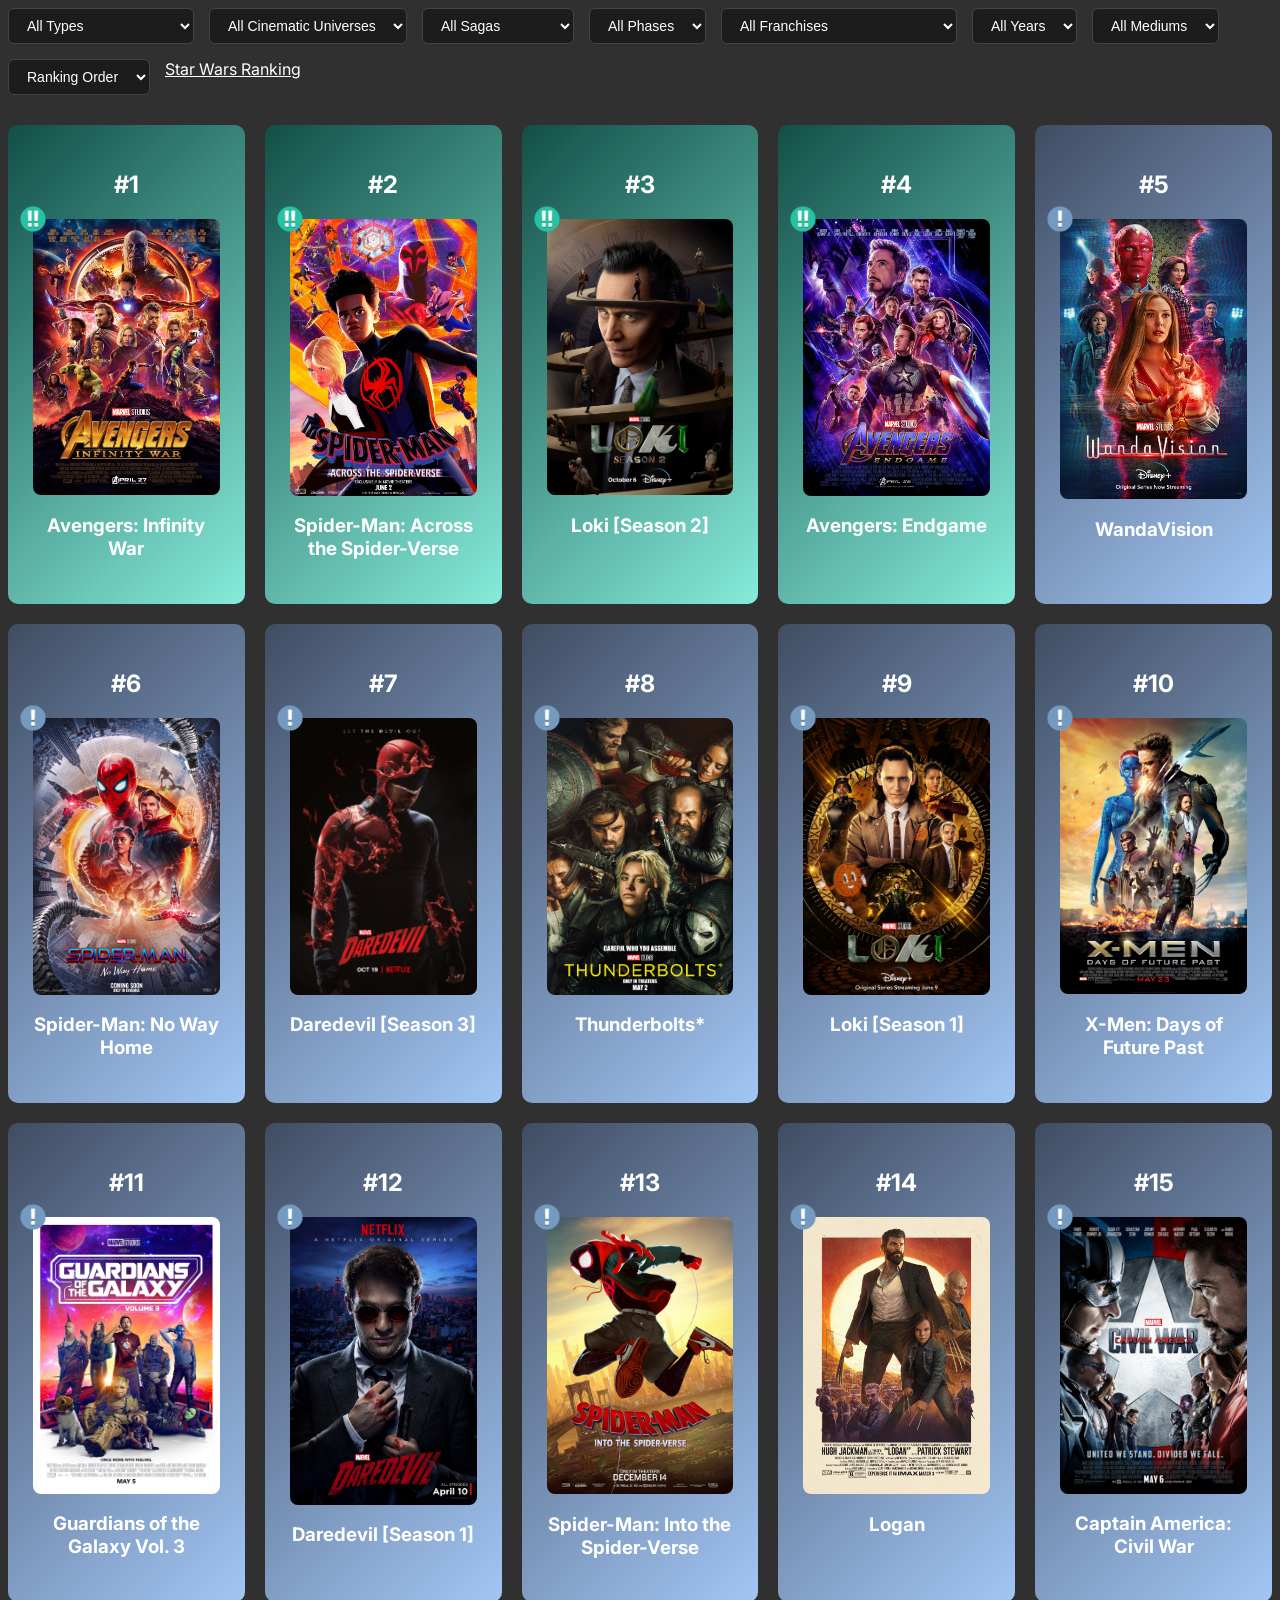
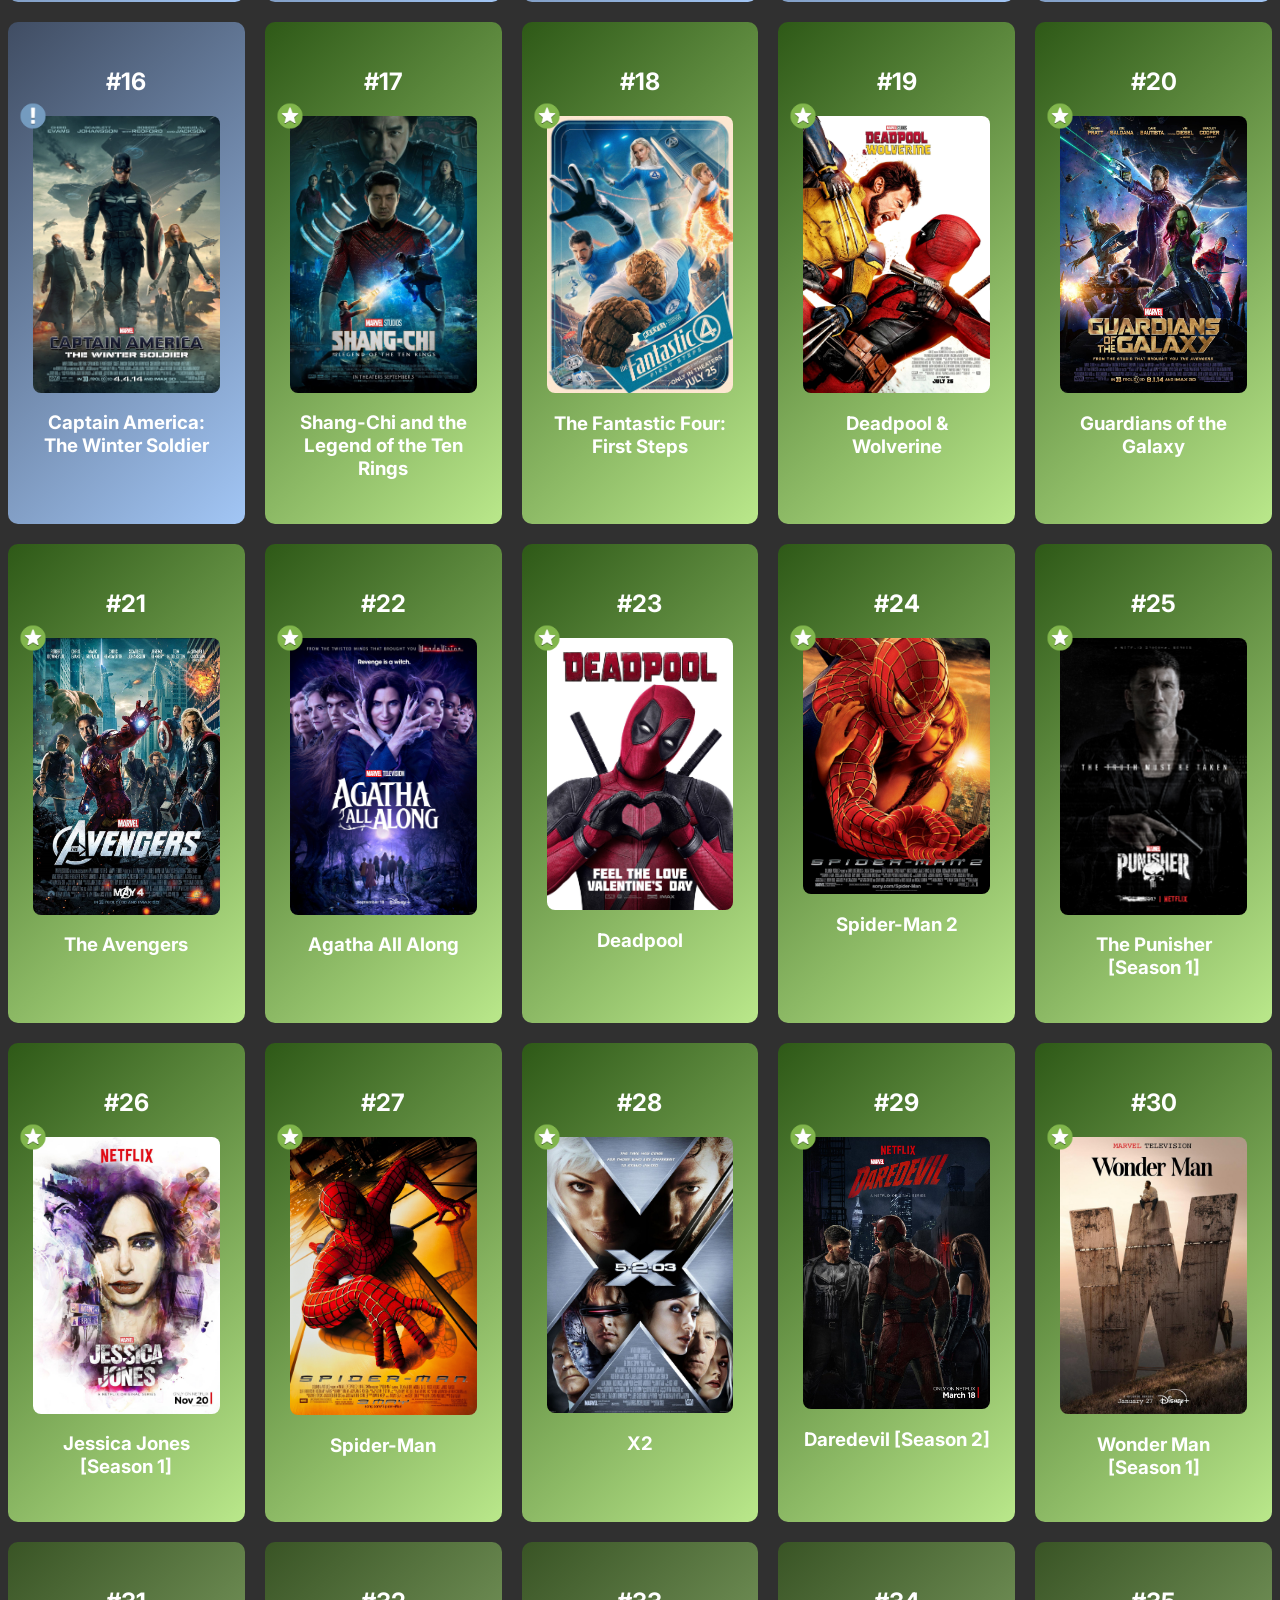
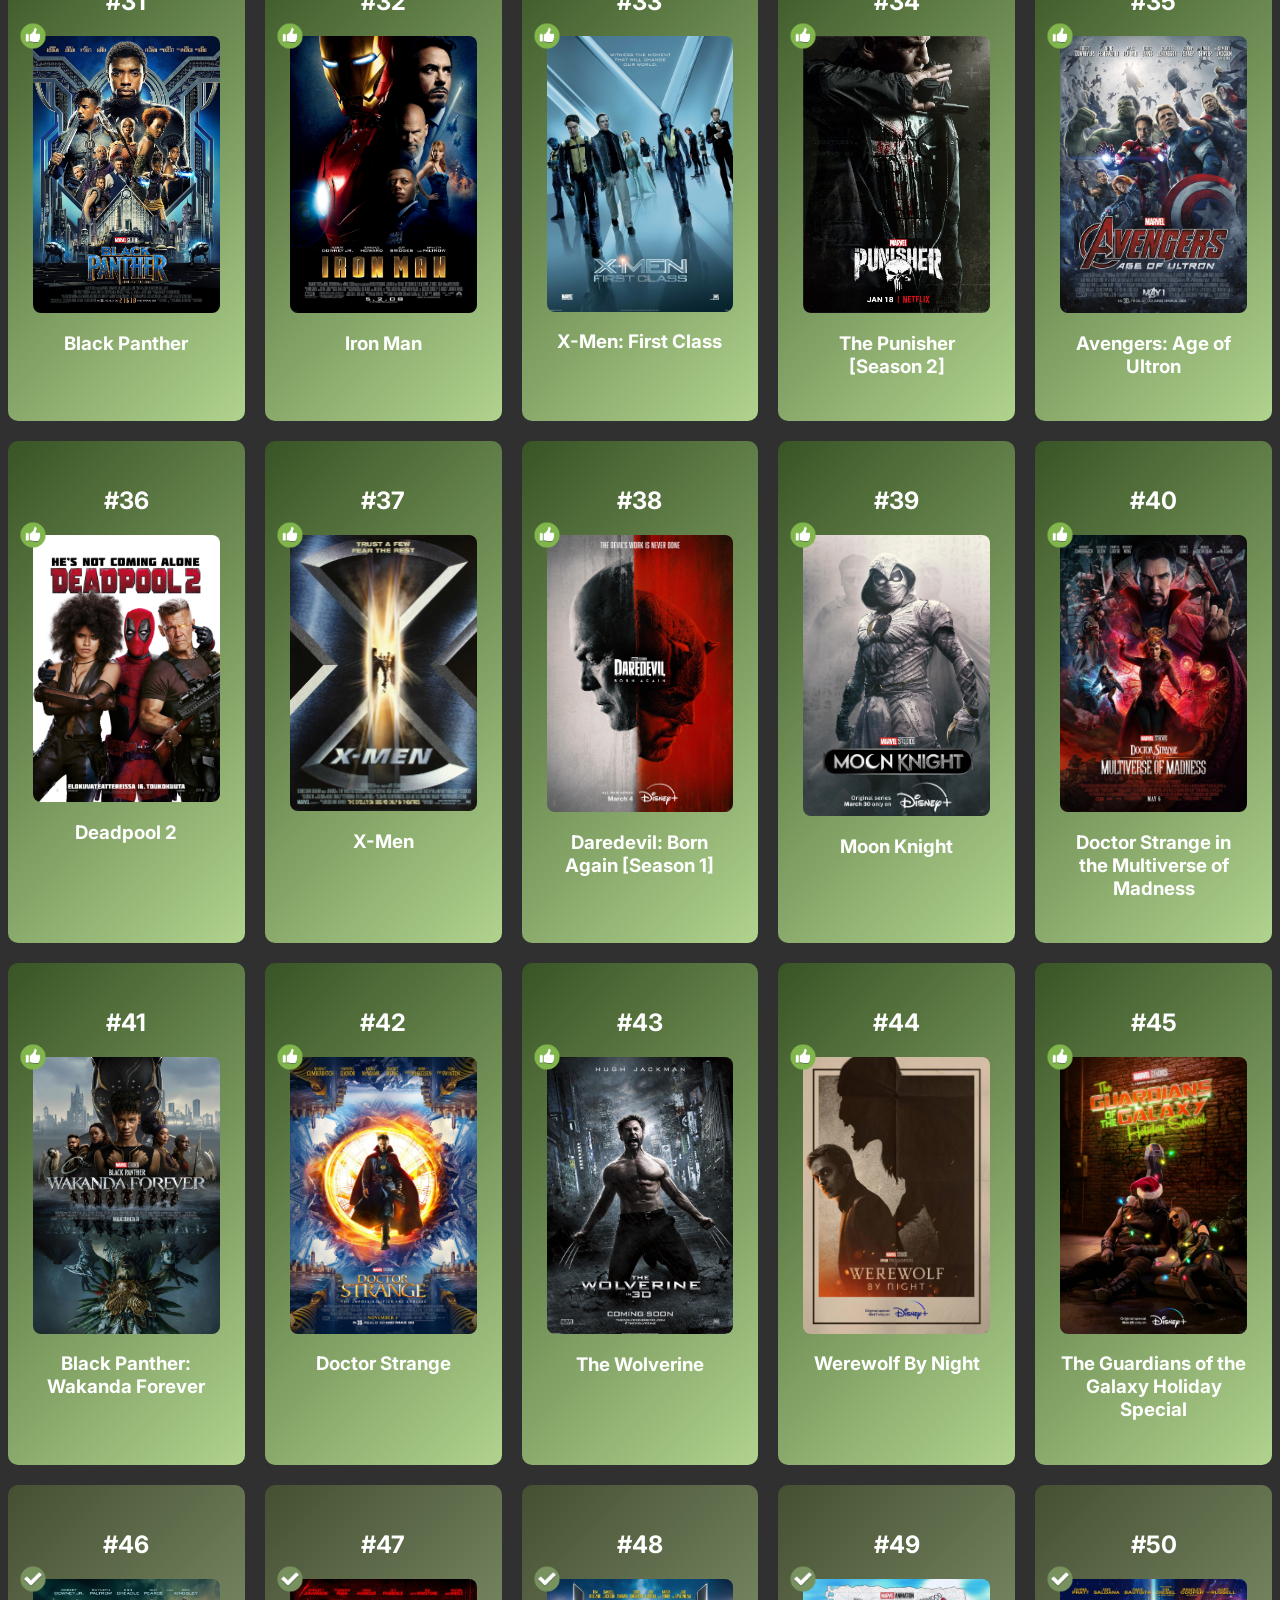
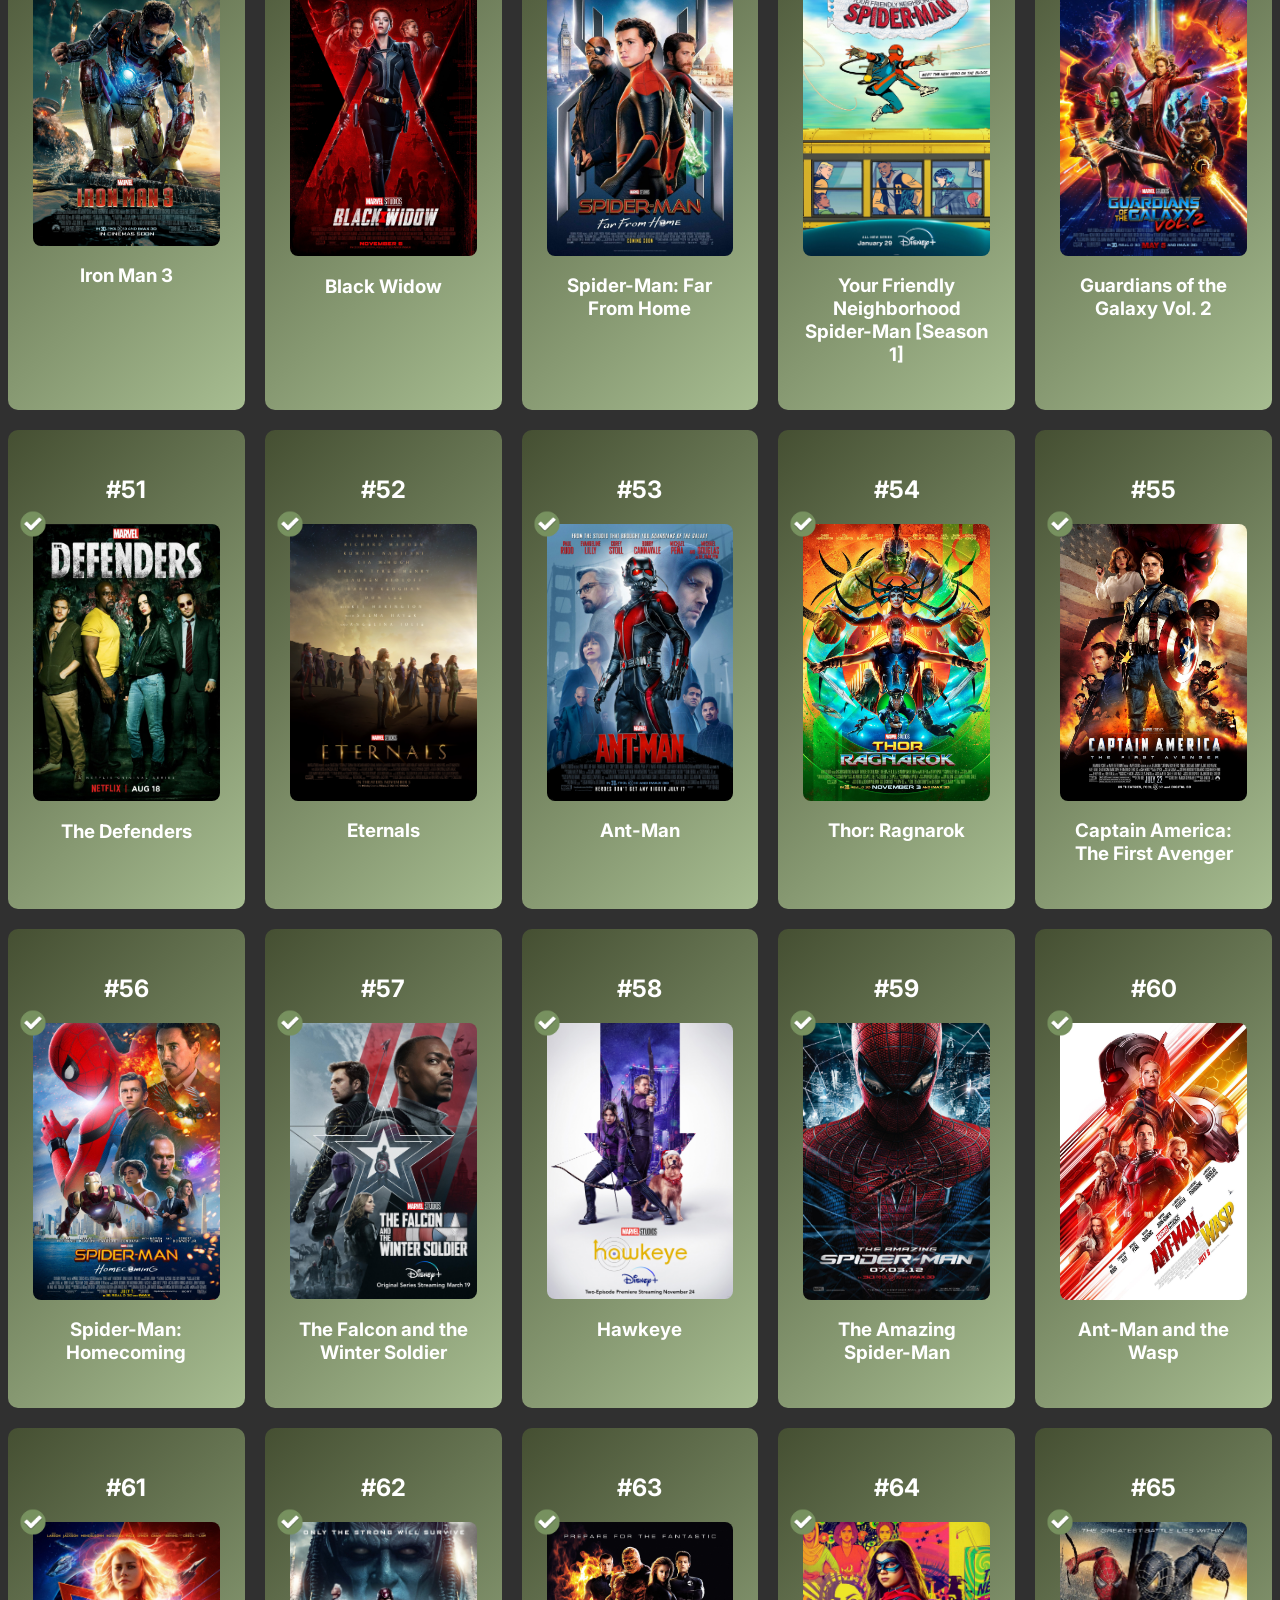
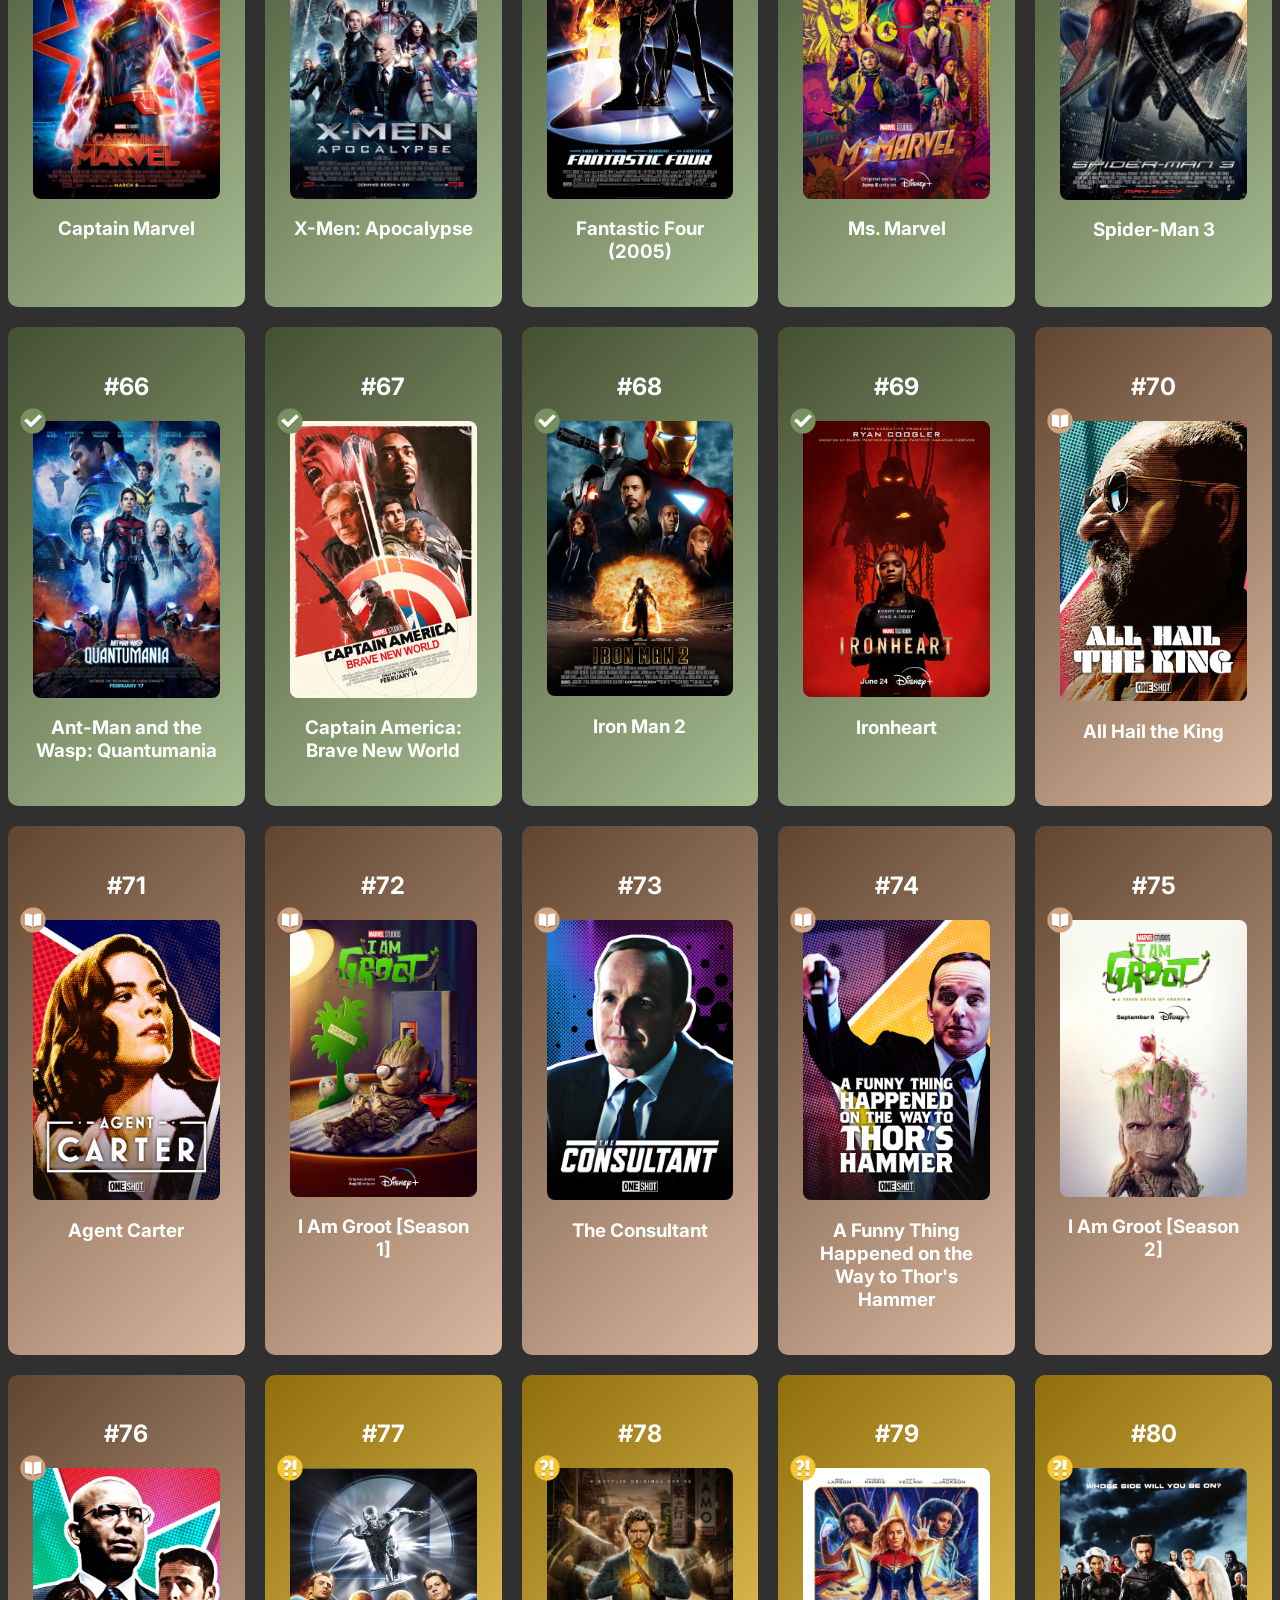
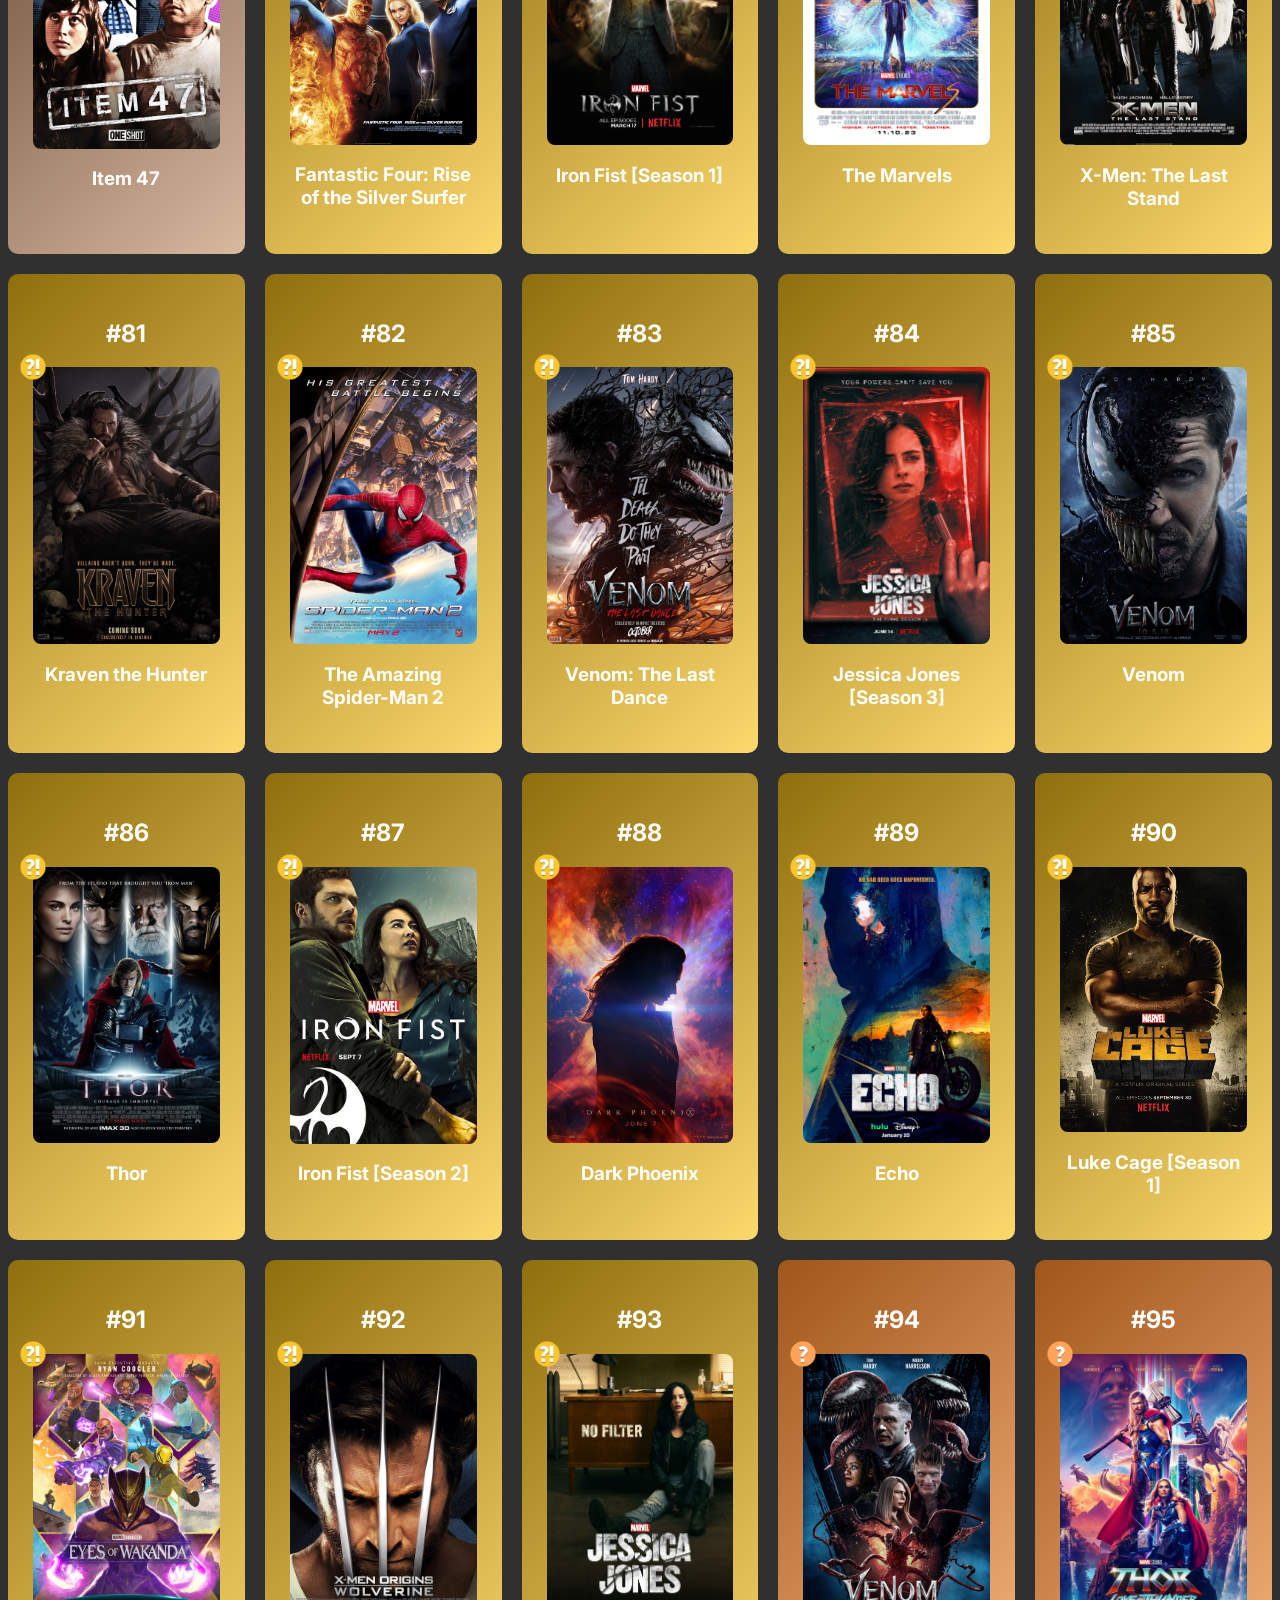
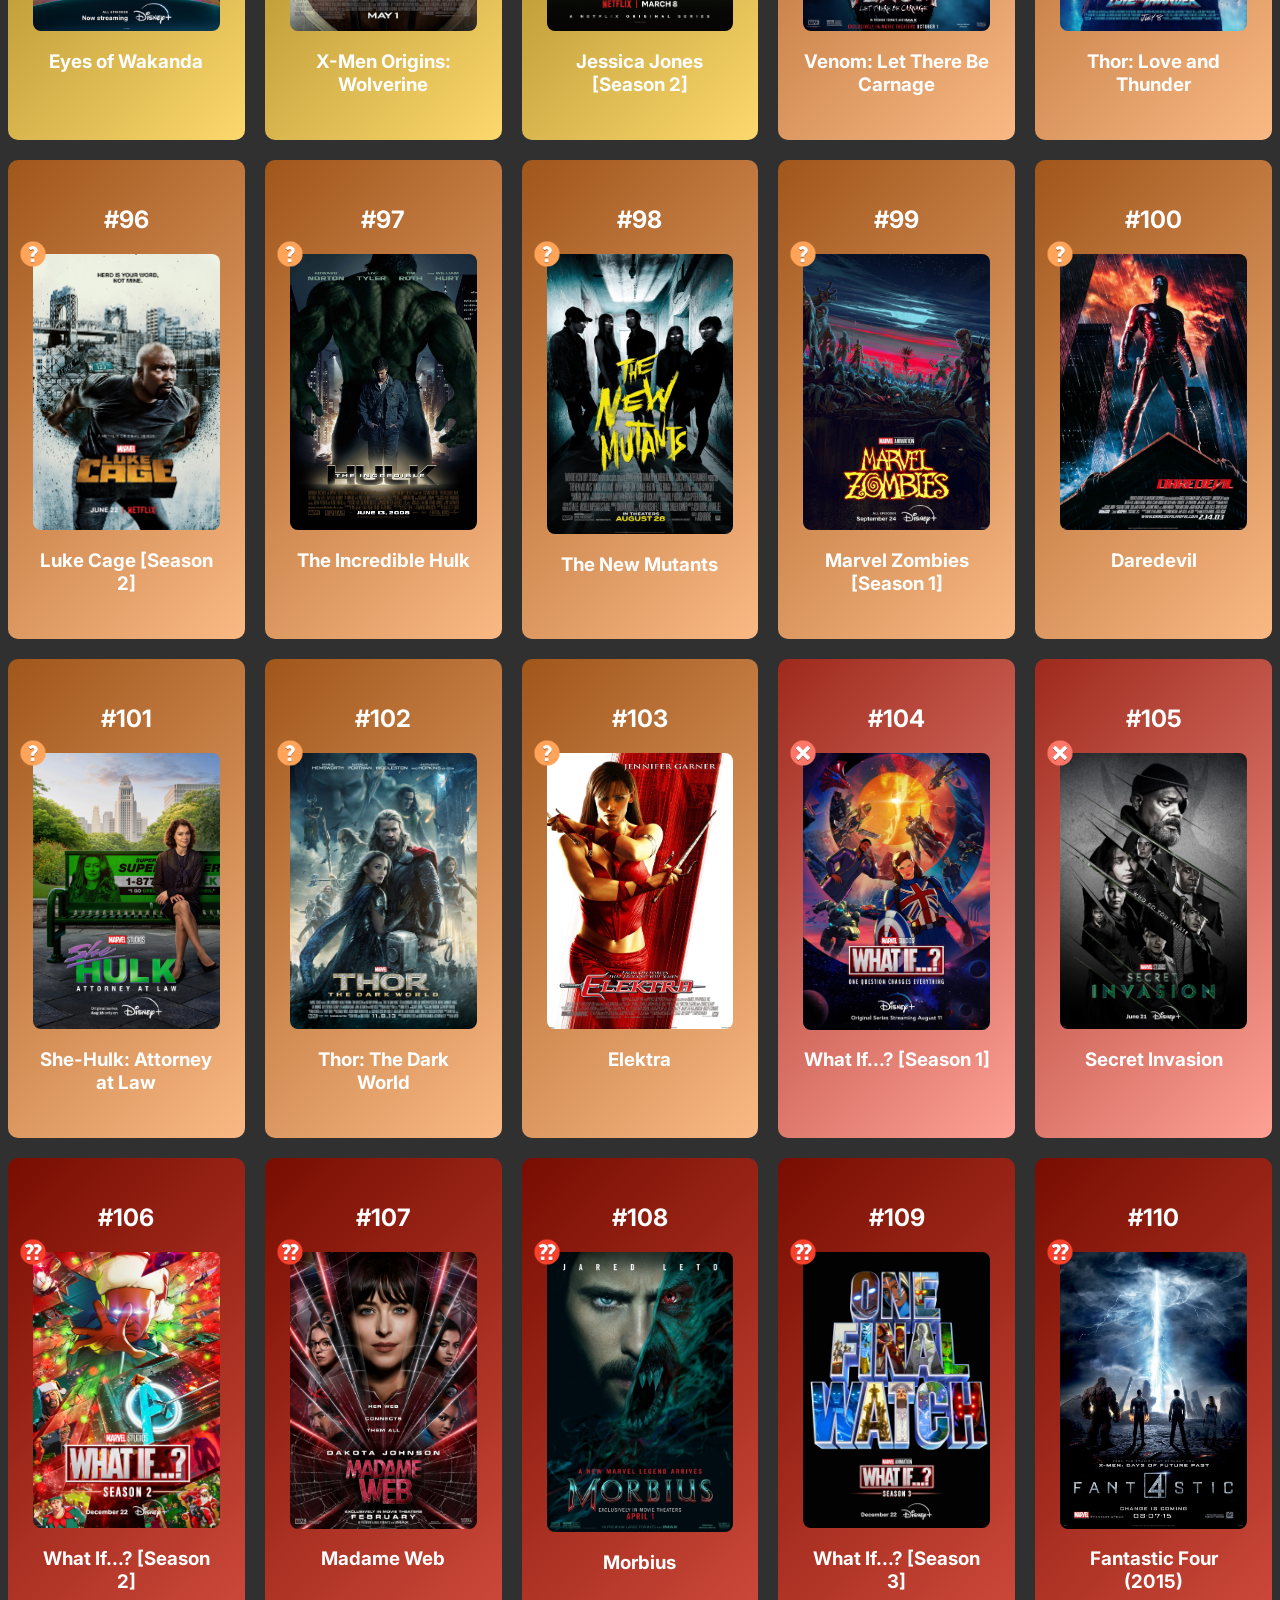
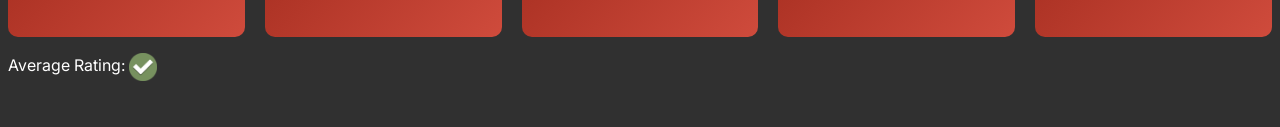
==== mcu.html @ e0be19e9 "initial comit" ====
<!DOCTYPE html>
<html lang="en">
<head>
    <meta charset="UTF-8">
    <meta name="viewport" content="width=device-width, initial-scale=1.0">
    <title>MCU Ranking</title>
    <link href="style.css" rel="stylesheet">
    <link rel="preconnect" href="https://fonts.googleapis.com">
    <link rel="preconnect" href="https://fonts.gstatic.com" crossorigin>
    <link href="https://fonts.googleapis.com/css2?family=Inter:wght@400;600;700&display=swap" rel="stylesheet">
</head>
<body>
    <div class="filters">
        <select id="typeFilter">
            <option value="all">All Types</option>
            <option value="Movie">Movies</option>
            <option value="TV Show">TV Shows</option>
            <option value="Special Presentation">Special Presentations</option>
            <option value="Short">Shorts</option>
        </select>
        <select id="universeFilter">
            <option value="all">All Cinematic Universes</option>
            <option value="MCU">MCU</option>
            <option value="Fox X-Men">Fox X-Men</option>
            <option value="Sony Spider-Man">Sony Spider-Man</option>
            <option value="Miscellaneous">Miscellaneous</option>
        </select>
        <select id="sagaFilter">
            <option value="all">All Sagas</option>
            <option value="Infinity">Infinity Saga</option>
            <option value="Defenders">Defenders Saga</option>
            <option value="Multiverse">Multiverse Saga</option>
        </select>
        <select id="phaseFilter">
            <option value="all">All Phases</option>
            <option value="1">Phase 1</option>
            <option value="2">Phase 2</option>
            <option value="3">Phase 3</option>
            <option value="4">Phase 4</option>
            <option value="5">Phase 5</option>
            <option value="6">Phase 6</option>
        </select>
        <select id="franchiseFilter">
            <option value="all">All Franchises</option>
            <option value="Ant-Man">Ant-Man</option>
            <option value="Avengers">Avengers</option>
            <option value="Black Panther">Black Panther</option>
            <option value="Captain America">Captain America</option>
            <option value="Daredevil (Ben Affleck)">Daredevil (Ben Affleck)</option>
            <option value="Daredevil (Charlie Cox)">Daredevil (Charlie Cox)</option>
            <option value="Deadpool">Deadpool</option>
            <option value="Doctor Strange">Doctor Strange</option>
            <option value="Fantastic Four (2005)">Fantastic Four (2005)</option>
            <option value="Guardians of the Galaxy">Guardians of the Galaxy</option>
            <option value="I Am Groot">I Am Groot</option>
            <option value="Iron Fist">Iron Fist</option>
            <option value="Iron Man">Iron Man</option>
            <option value="Jessica Jones">Jessica Jones</option>
            <option value="Loki">Loki</option>
            <option value="Luke Cage">Luke Cage</option>
            <option value="One Shots">One Shots</option>
            <option value="Spider-Man (Andrew Garfield)">Spider-Man (Andrew Garfield)</option>
            <option value="Spider-Man (Tobey Maguire)">Spider-Man (Tobey Maguire)</option>
            <option value="Spider-Man (Tom Holland)">Spider-Man (Tom Holland)</option>
            <option value="Spider-Verse">Spider-Verse</option>
            <option value="The Marvels">The Marvels</option>
            <option value="The Punisher">The Punisher</option>
            <option value="Thor">Thor</option>
            <option value="Venom">Venom</option>
            <option value="WandaVision">WandaVision</option>
            <option value="What If...?">What If...?</option>
            <option value="Wolverine">Wolverine</option>
            <option value="X-Men (Originals)">X-Men (Originals)</option>
            <option value="X-Men (Prequels)">X-Men (Prequels)</option>
        </select>
        <select id="yearFilter">
            <option value="all">All Years</option>
            <option value="2000">2000</option>
            <option value="2002">2002</option>
            <option value="2003">2003</option>
            <option value="2004">2004</option>
            <option value="2005">2005</option>
            <option value="2006">2006</option>
            <option value="2007">2007</option>
            <option value="2008">2008</option>
            <option value="2009">2009</option>
            <option value="2010">2010</option>
            <option value="2011">2011</option>
            <option value="2012">2012</option>
            <option value="2013">2013</option>
            <option value="2014">2014</option>
            <option value="2015">2015</option>
            <option value="2016">2016</option>
            <option value="2017">2017</option>
            <option value="2018">2018</option>
            <option value="2019">2019</option>
            <option value="2020">2020</option>
            <option value="2021">2021</option>
            <option value="2022">2022</option>
            <option value="2023">2023</option>
            <option value="2024">2024</option>
            <option value="2025">2025</option>
            <option value="2026">2026</option>
        </select>
        <select id="mediumFilter">
            <option value="all">All Mediums</option>
            <option value="Live Action">Live Action</option>
            <option value="Animation">Animation</option>
        </select>
        <select id="orderingDropdown">
            <option value="ranking">Ranking Order</option>
            <option value="release">Release Order</option>
        </select>
        <a href="starwars.html">Star Wars Ranking</a>
    </div>
    <div id="rankingContainer"></div>
    <div class="filters">
        <p>Average Rating: <img id="avgRatingImg" src="imgs/icons/brilliant.png"/></p>
    </div>
    <div id="episodeModal" class="modal hidden">
        <div class="modal-content">
            <button id="closeModal">&times;</button>
            <h2 id="modalTitle"></h2>
            <table id="episodeTable"></table>
        </div>
    </div>
    <script src="entries_mcu.js"></script>
    <script src="script.js"></script>
</html>
---- style.css ----
body {
    background: #303030;
    font-family: 'Inter', sans-serif;
}

.filters {
    margin-bottom: 30px;   /* space between filters and entries */
    display: flex;
    gap: 15px;             /* space between dropdowns */
    flex-wrap: wrap;
    color: white;
}

.filters select {
    padding: 8px 14px;
    font-size: 14px;

    border-radius: 6px;
    border: 1px solid #444;

    background-color: #1c1c1c;
    color: white;

    cursor: pointer;
}

.filters select:hover {
    border-color: #888;
}

.filters select:focus {
    outline: none;
    border-color: #aaa;
    box-shadow: 0 0 6px rgba(255,255,255,0.2);
}

#rankingContainer {
    display: grid;
    grid-template-columns: repeat(auto-fill, minmax(200px, 1fr));
    gap: 20px;
}

.ranking-card {
    background: #111;
    color: white;
    padding: 25px;
    border-radius: 10px;
    text-align: center;
}


@keyframes fadeInUp {
    from {
        opacity: 0;
        transform: translateY(10px) scale(0.95);
    }
    to {
        opacity: 1;
        transform: translateY(0) scale(1);
    }
}

.ranking-card {
  opacity: 0; /* start hidden */
}

.ranking-card > .poster {
    width: 100%;
    border-radius: 8px;
}

.card-inner {
  transition: transform 0.2s ease, box-shadow 0.2s ease;
}

.ranking-card:hover .card-inner {
  transform: scale(1.04) translateY(-4px);
}

.poster {
    width: 100%;
    border-radius: 8px;
    display: block;
}

.poster-container {
    position: relative;
}

.tier-icon {
    position: absolute;

    top: 0;
    left: 0;

    width: 25px;
    height: 25px;

    transform: translate(-50%, -50%);  /* 👈 THE KEY LINE */

    z-index: 10;
}

a {
    color: white;
}

#avgRatingImg {
    height: 1.75em;
    vertical-align: middle;
}

.modal {
  position: fixed;
  inset: 0;
  background: rgba(0, 0, 0, 0.7);

  display: flex;
  justify-content: center;
  align-items: center;

  opacity: 0;
  pointer-events: none;

  transition: opacity 0.25s ease;
  z-index: 1000;
}

.modal.show {
  opacity: 1;
  pointer-events: auto;
}


.modal-content {
  background: #efefef;
  padding: 25px;
  border-radius: 12px;
  width: 750px;
  max-height: 80vh;
  overflow-y: auto;

  transform: translateY(20px) scale(0.96);
  opacity: 0;

  transition: transform 0.3s cubic-bezier(.2,.8,.2,1),
              opacity 0.3s ease;
}

.modal.show .modal-content {
  transform: translateY(0) scale(1);
  opacity: 1;
}


#closeModal {
  float: right;
  font-size: 20px;
  background: none;
  border: none;
  cursor: pointer;
}

table {
  width: 100%;
  border-collapse: collapse;
}

th, td {
  padding: 8px;
  text-align: left;
  color: white;
}

th {
  border-bottom: 1px solid #444;
  color: black;
}

.episode-tier-icon {
  width: 22px;
  height: 22px;
  object-fit: contain;
}

#episodeTable td,
#episodeTable th {
  vertical-align: middle;
}

.episode-tier-icon {
  width: 22px;
  height: 22px;
  object-fit: contain;

  display: block;      /* important */
  margin: 0 auto;      /* keeps it centered horizontally */
}


#episodeTable td:last-child,
#episodeTable th:last-child {
  text-align: center;
}

.tier-brilliant {
    background: linear-gradient(135deg,rgba(18, 79, 71, 1) 0%, rgba(134, 235, 218, 1) 100%);
}

.tier-great {
    background: linear-gradient(135deg,rgba(64, 77, 99, 1) 0%, rgba(162, 198, 245, 1) 100%);
}

.tier-best {
    background: linear-gradient(135deg,rgba(46, 89, 23, 1) 0%, rgba(186, 232, 139, 1) 100%);
}

.tier-excellent {
    background: linear-gradient(135deg,rgba(57, 84, 37, 1) 0%, rgba(176, 211, 142, 1) 100%);
}

.tier-good {
    background: linear-gradient(135deg,rgba(69, 79, 50, 1) 0%, rgba(167, 189, 145, 1) 100%);
}

.tier-book {
    background: linear-gradient(135deg,rgba(97, 69, 47, 1) 0%, rgba(217, 184, 160, 1) 100%);
}

.tier-innacuracy {
    background: linear-gradient(135deg,rgba(143, 110, 13, 1) 0%, rgba(252, 216, 109, 1) 100%);
}

.tier-mistake {
    background: linear-gradient(135deg,rgba(161, 86, 26, 1) 0%, rgba(250, 185, 132, 1) 100%);
}

.tier-miss {
    background: linear-gradient(135deg,rgba(158, 41, 28, 1) 0%, rgba(255, 161, 150, 1) 100%);
}

.tier-blunder {
    background: linear-gradient(135deg,rgba(120, 13, 1, 1) 0%, rgba(207, 75, 60, 1) 100%);
}
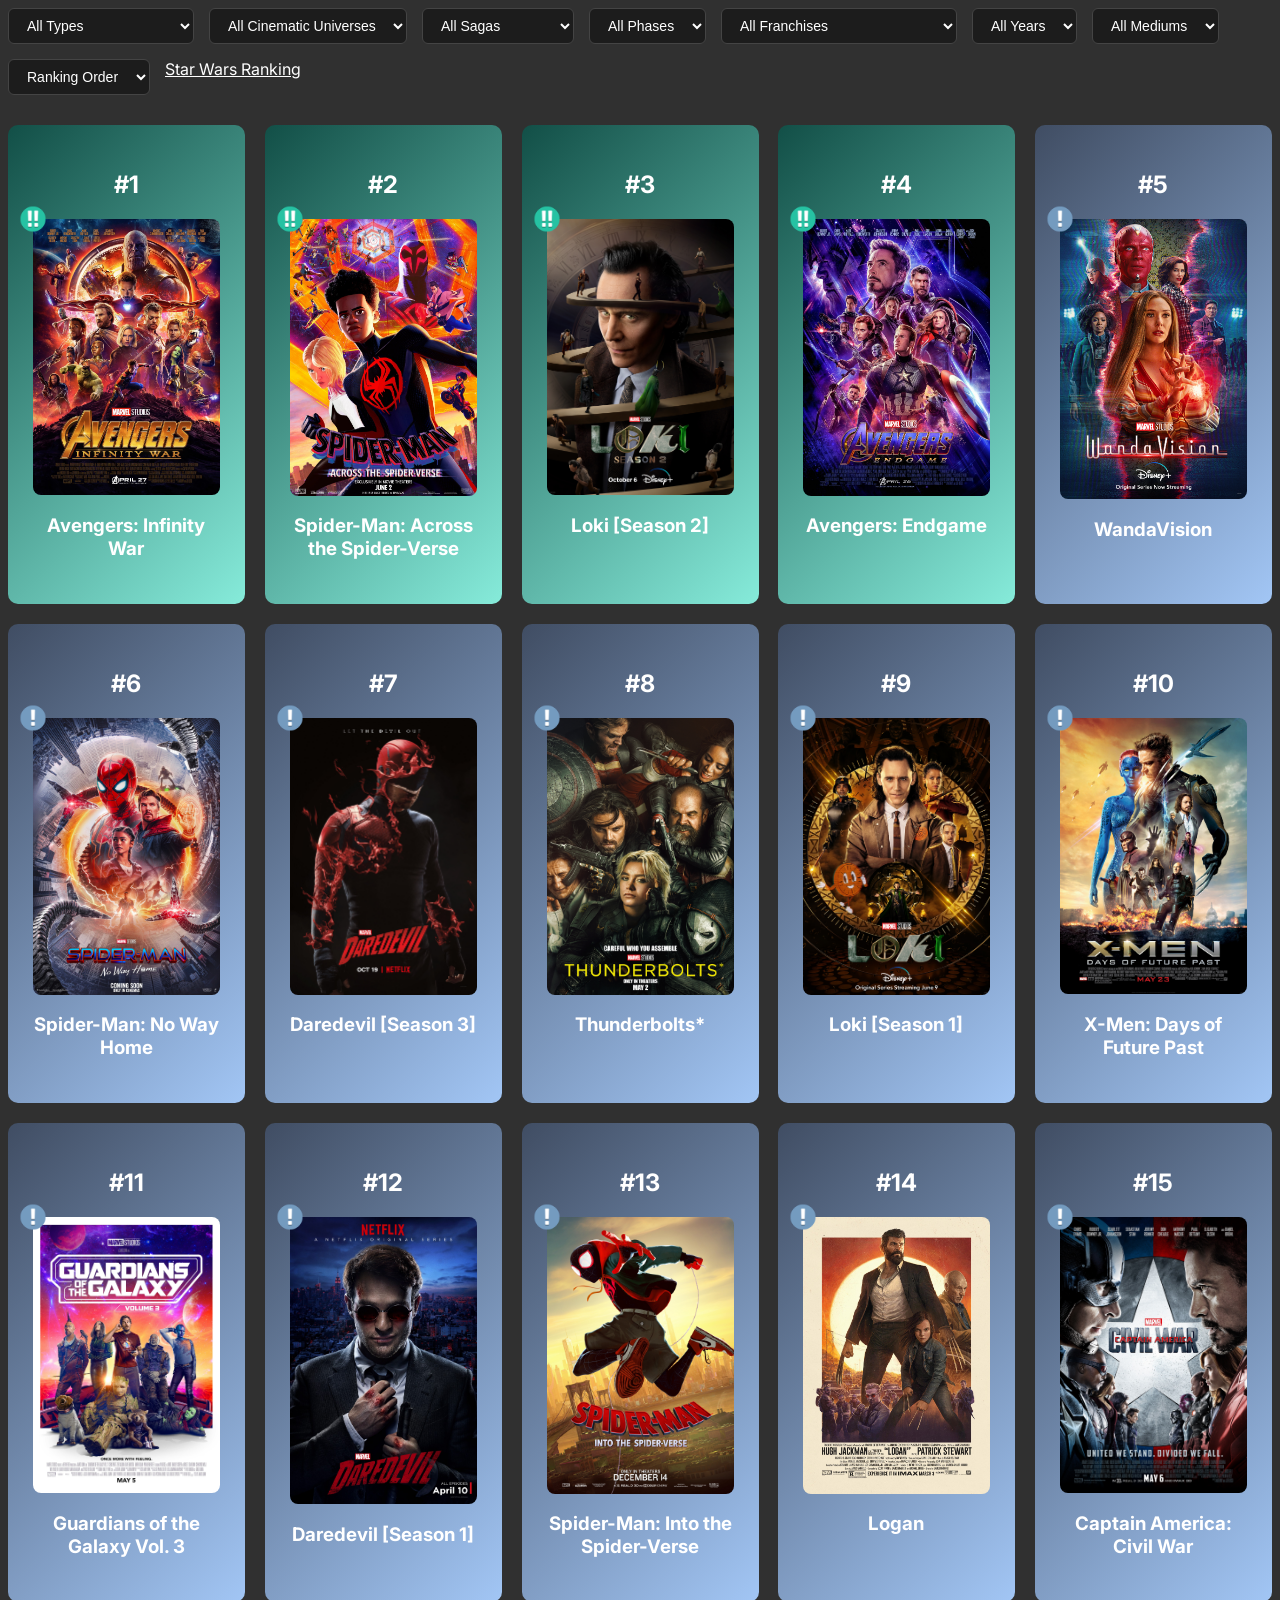
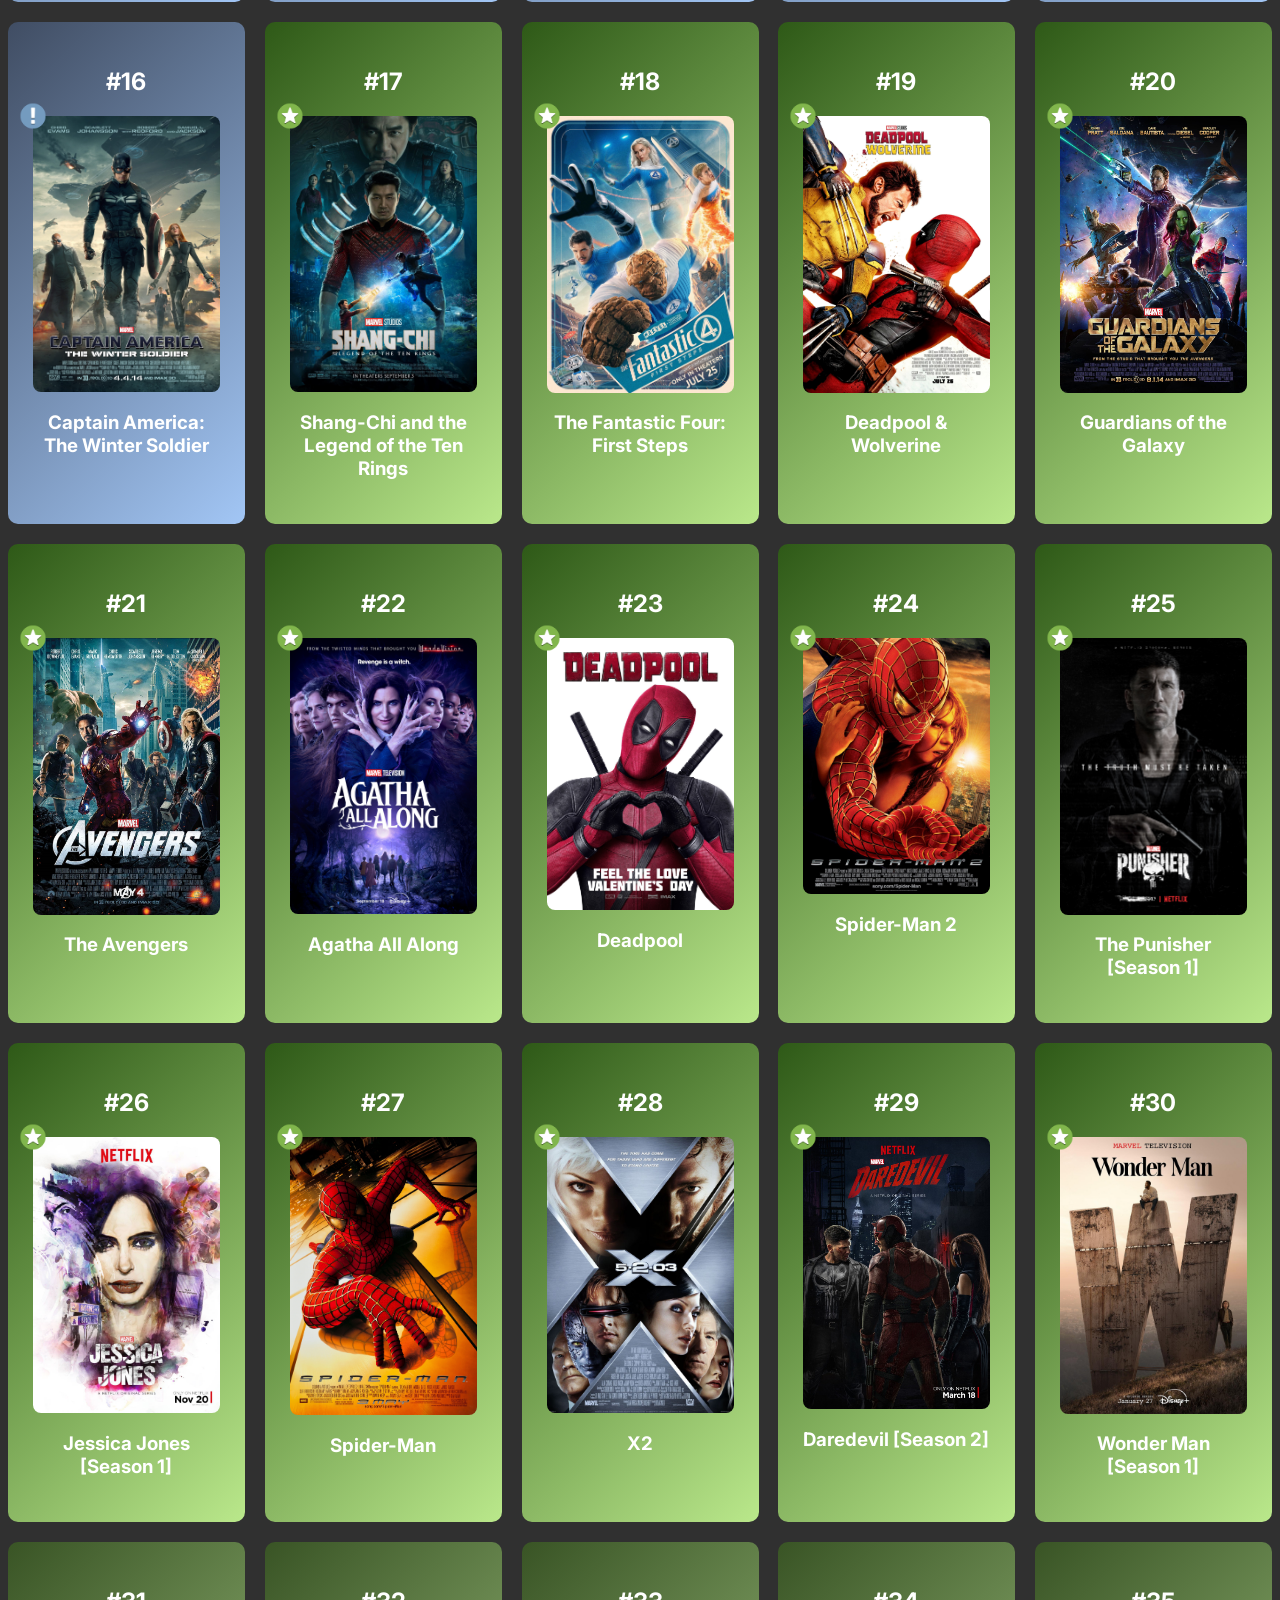
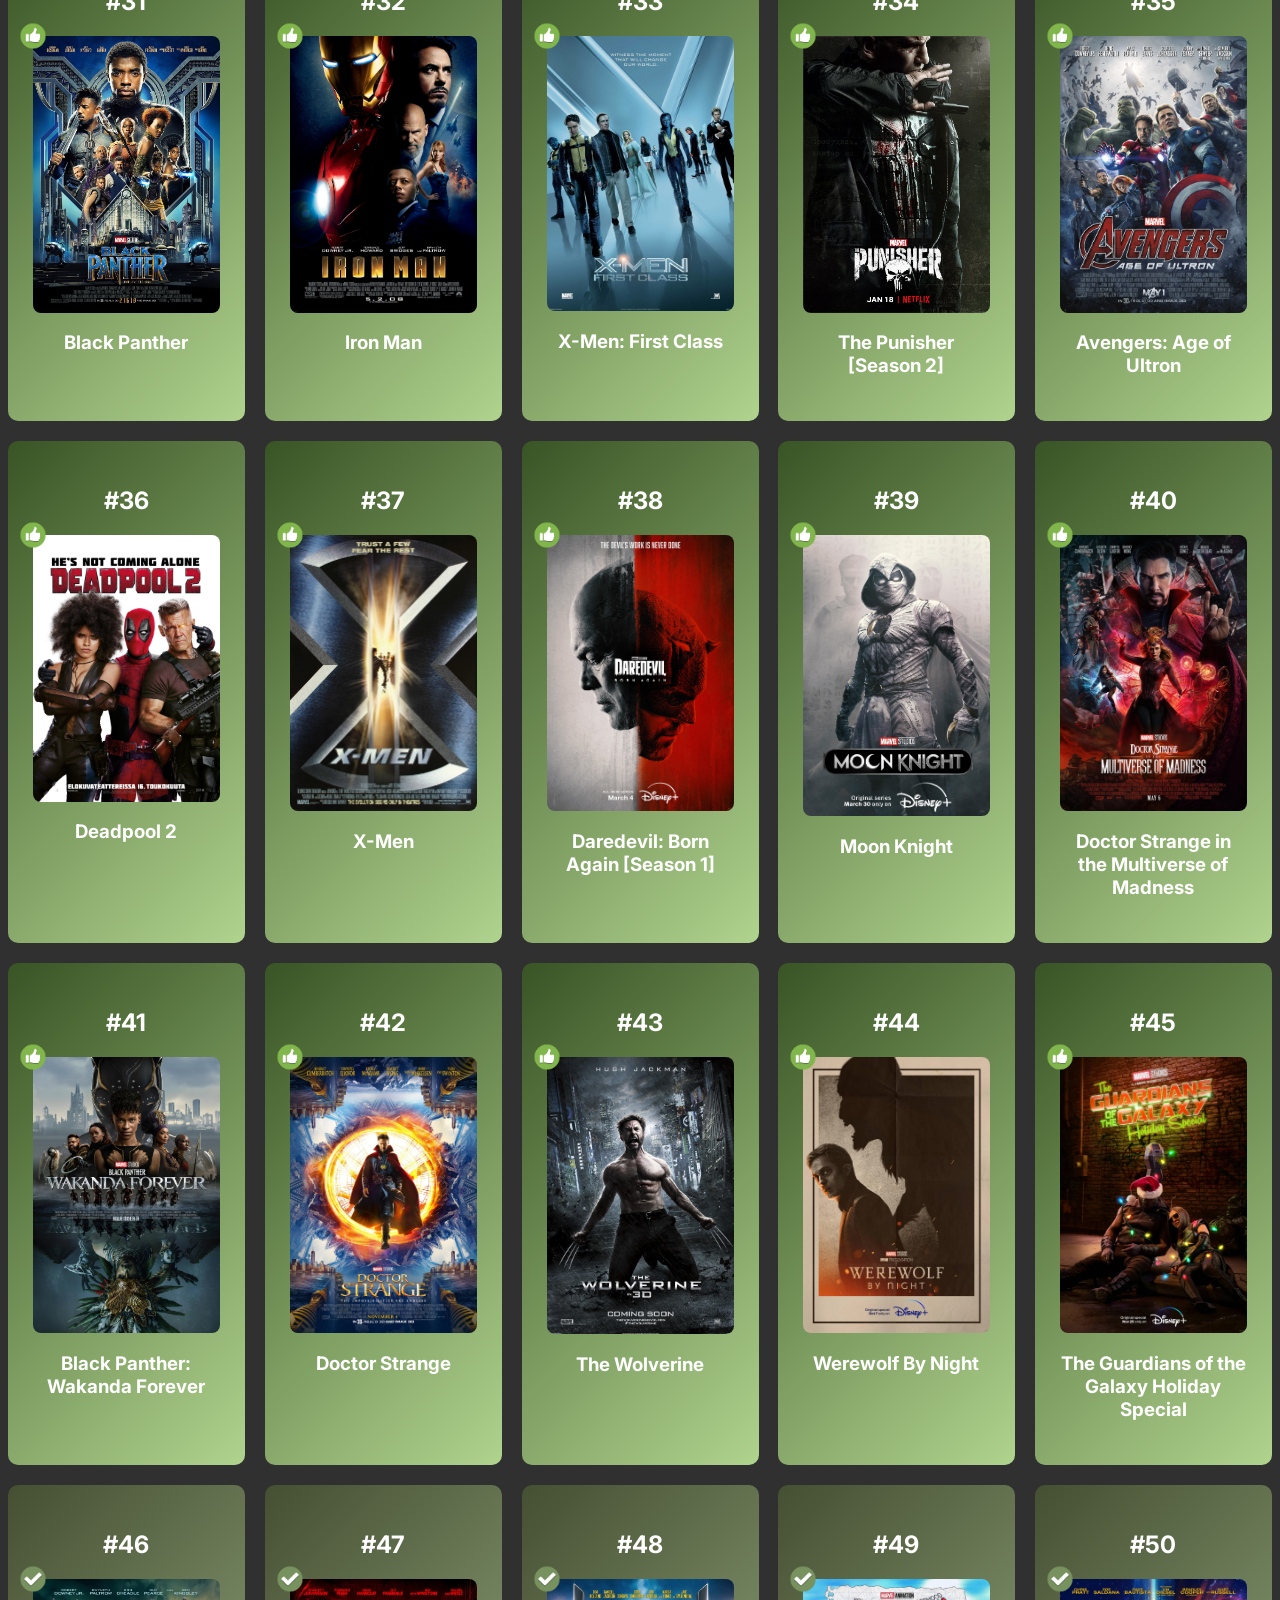
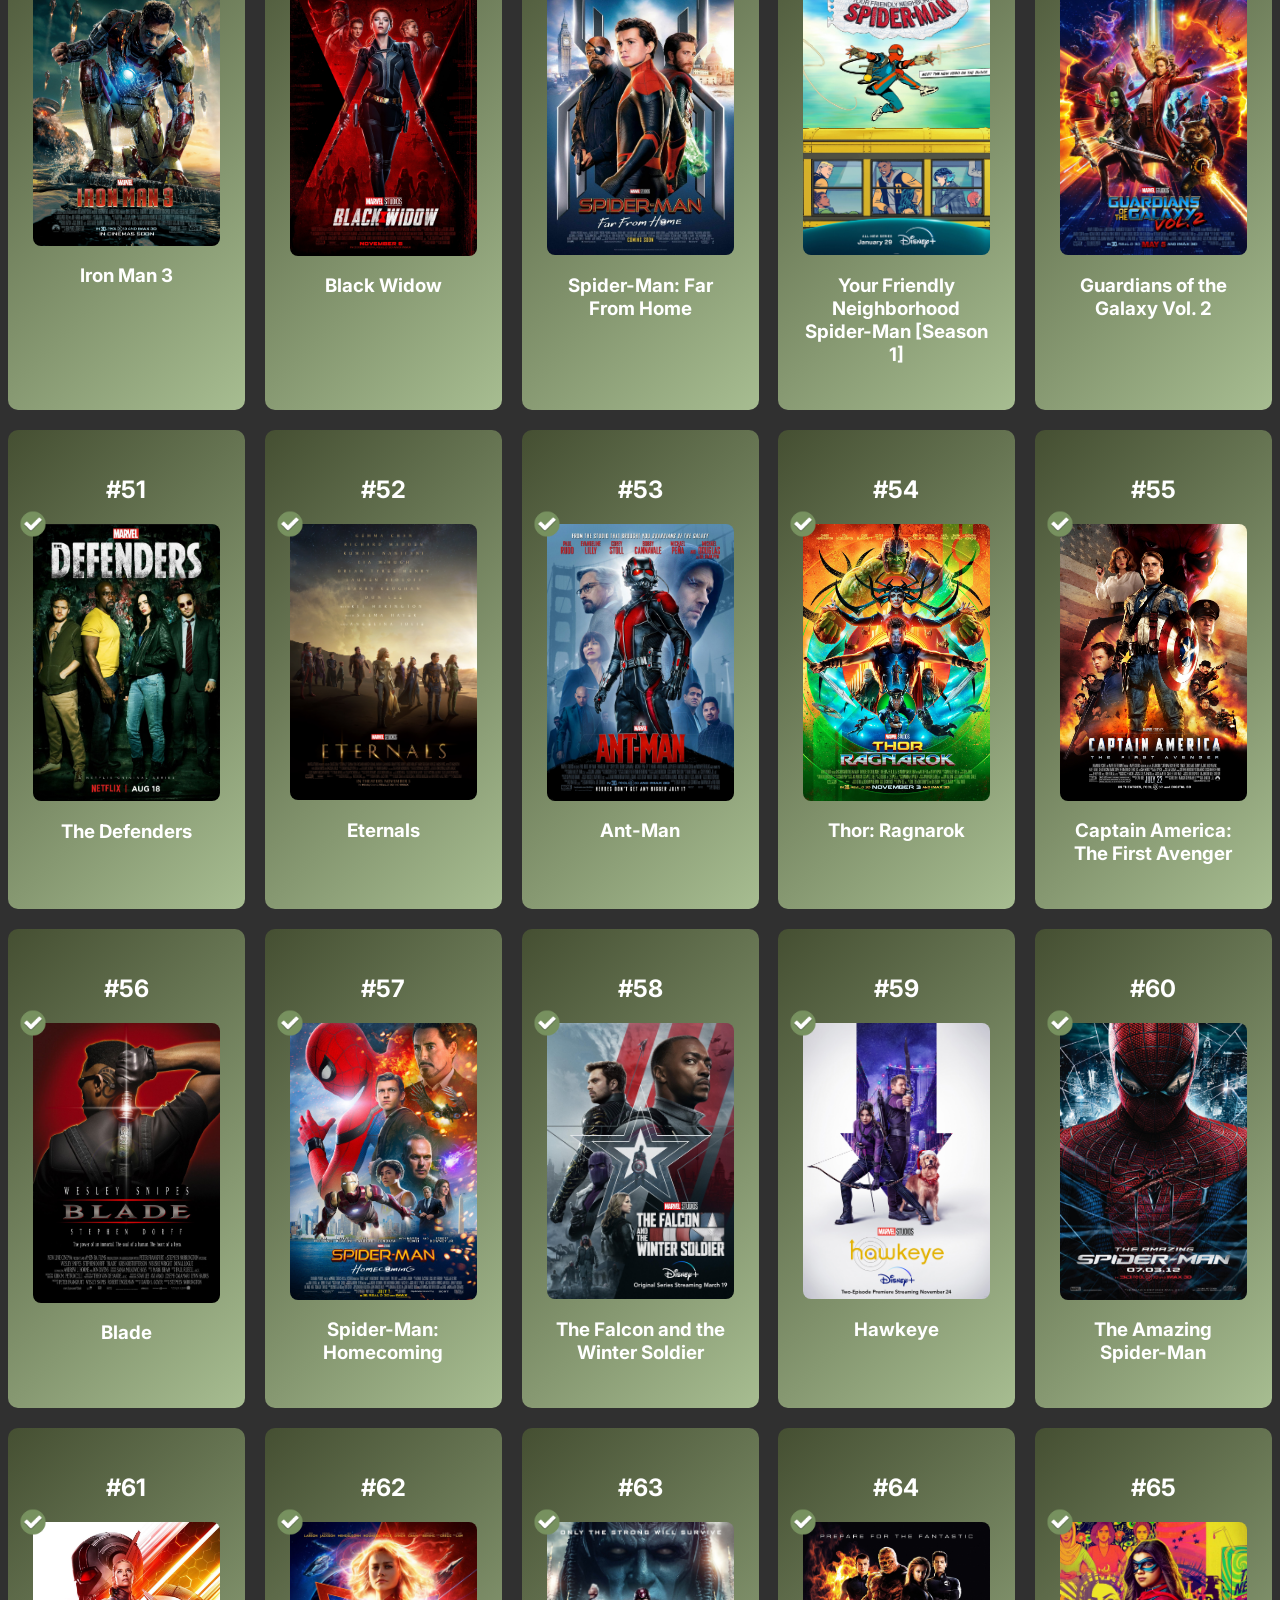
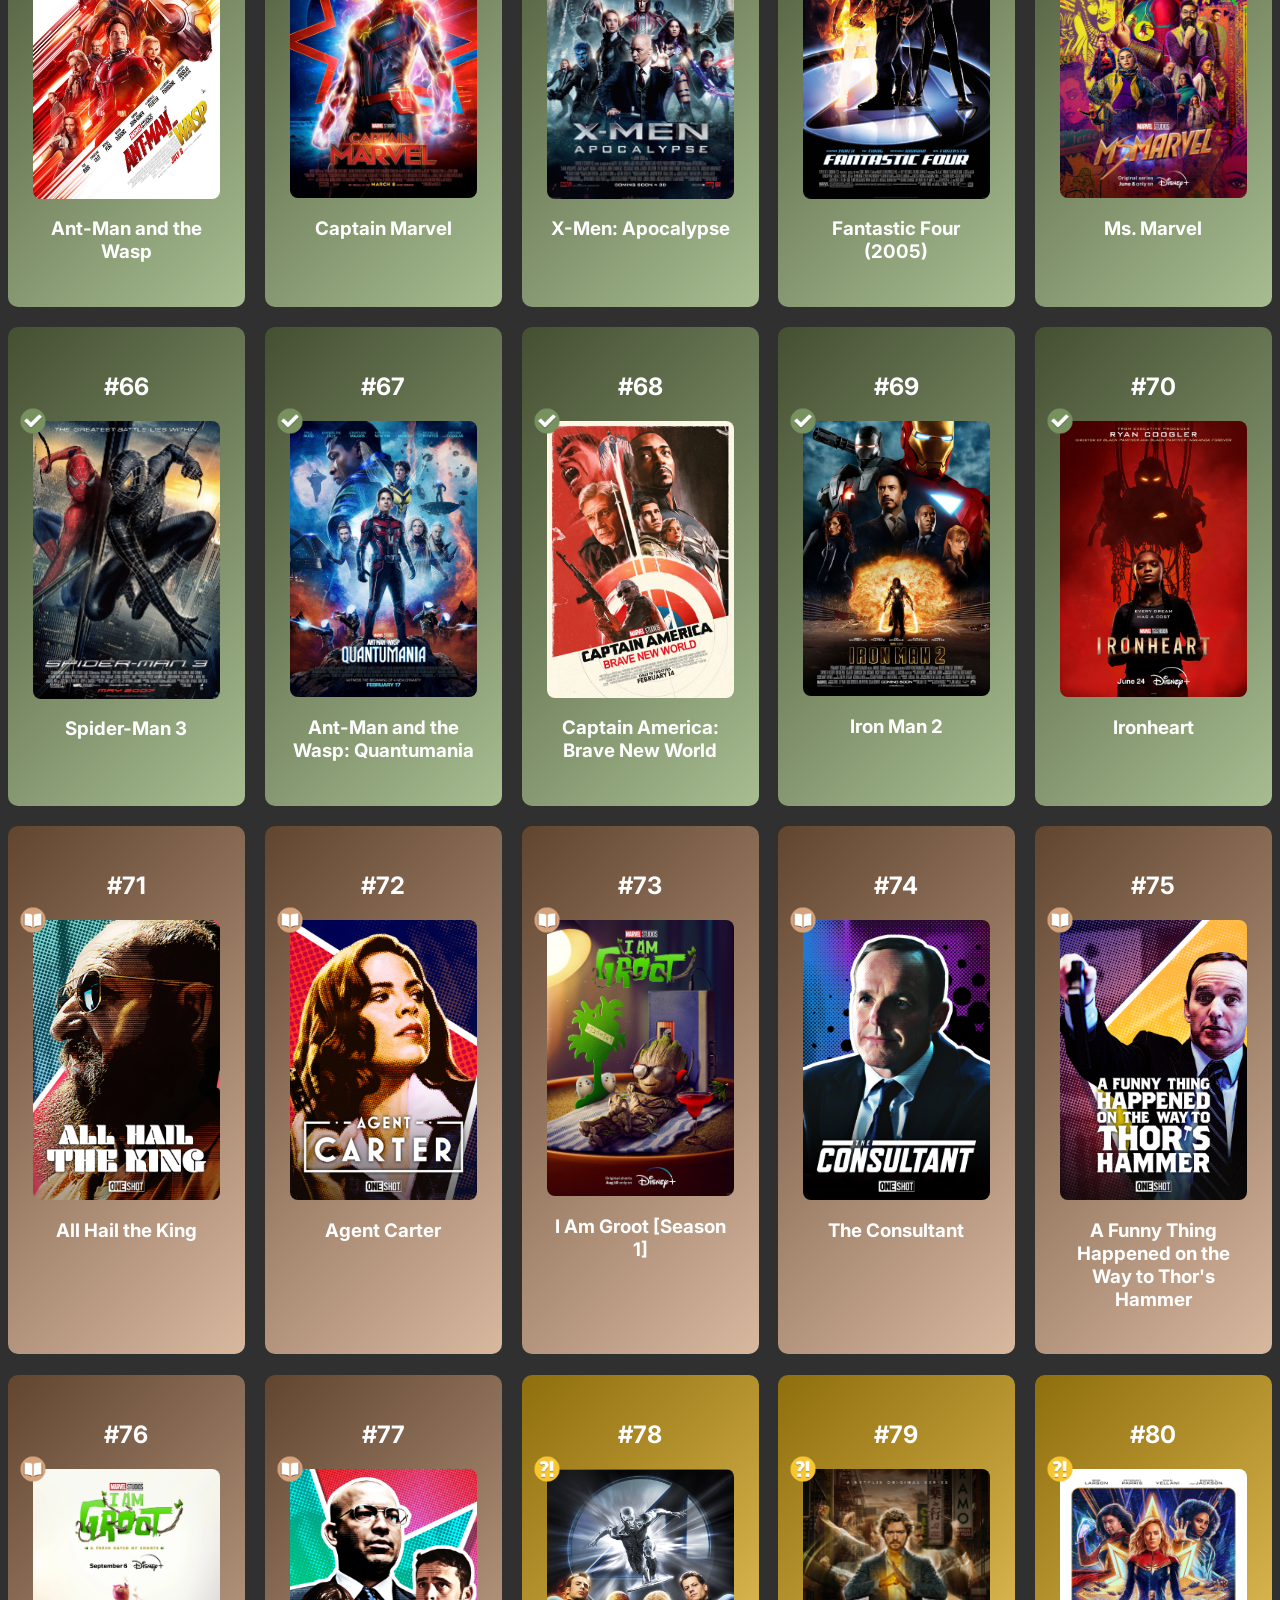
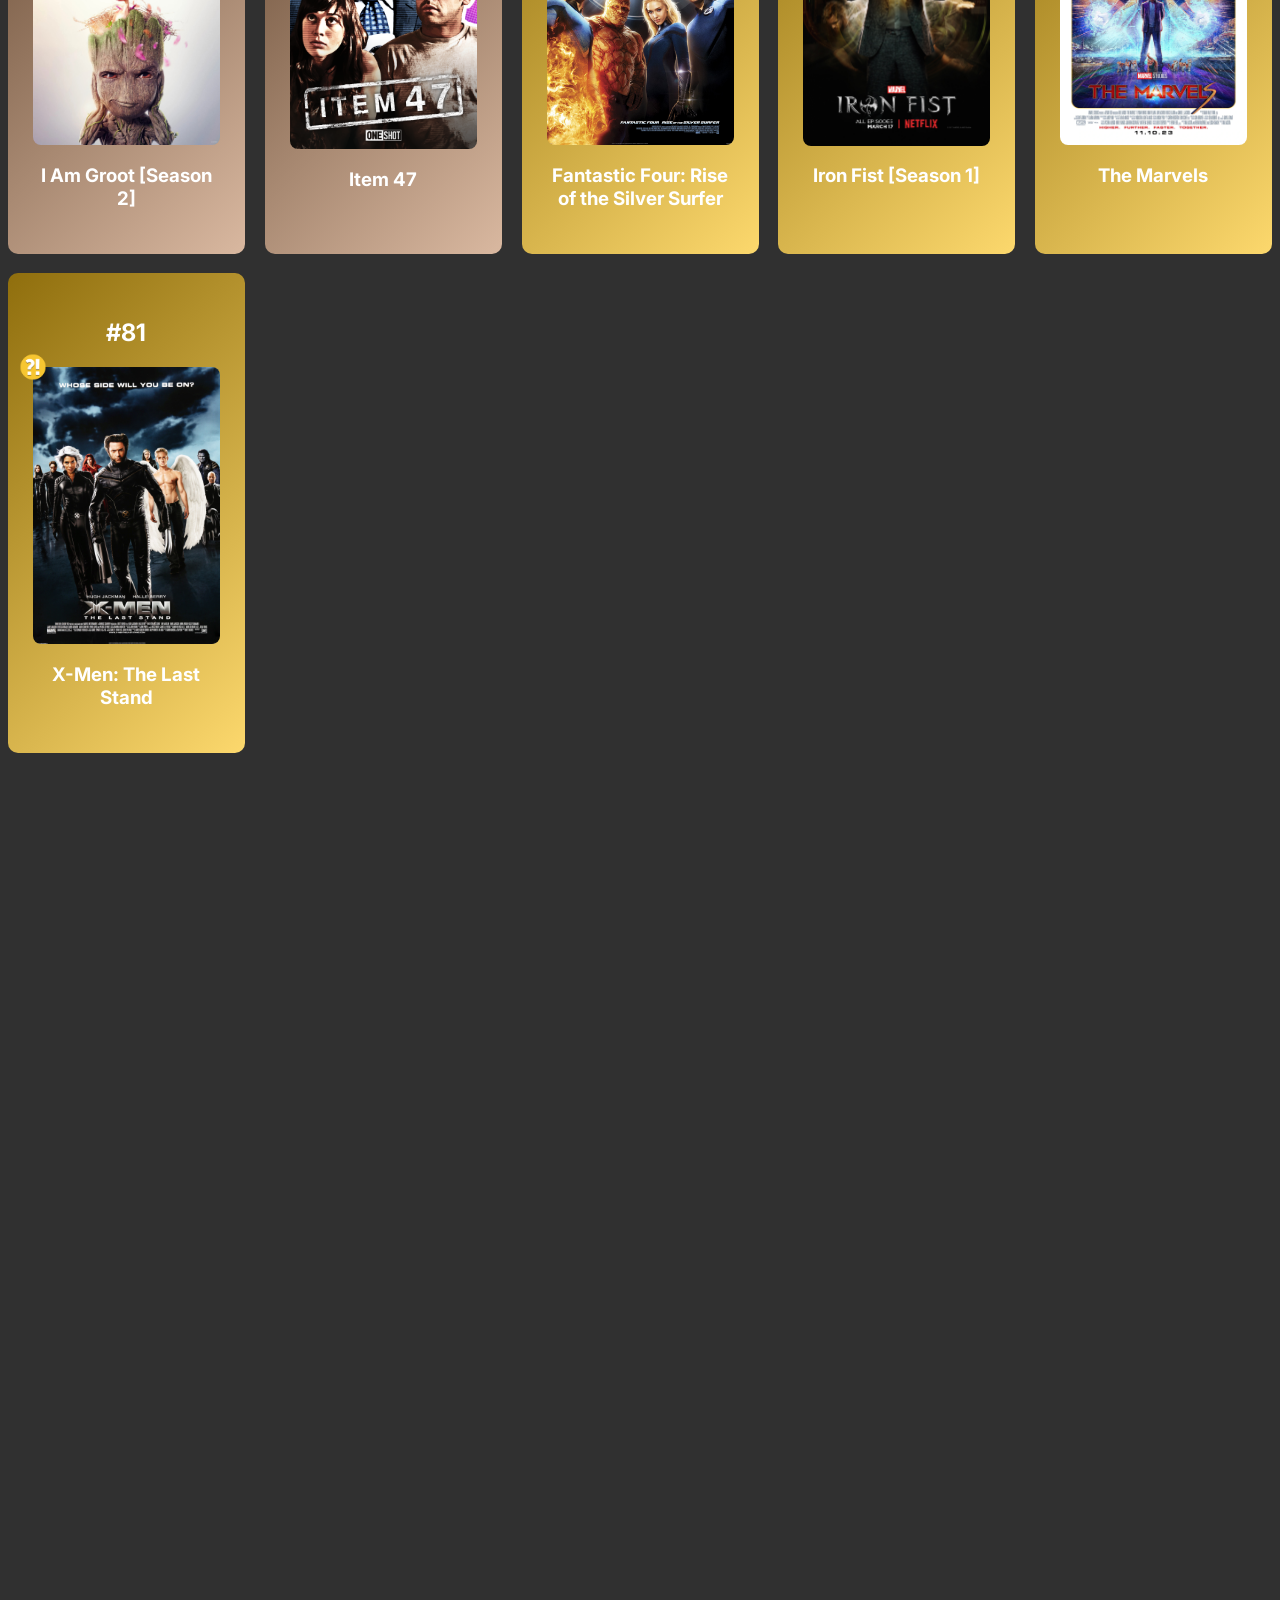
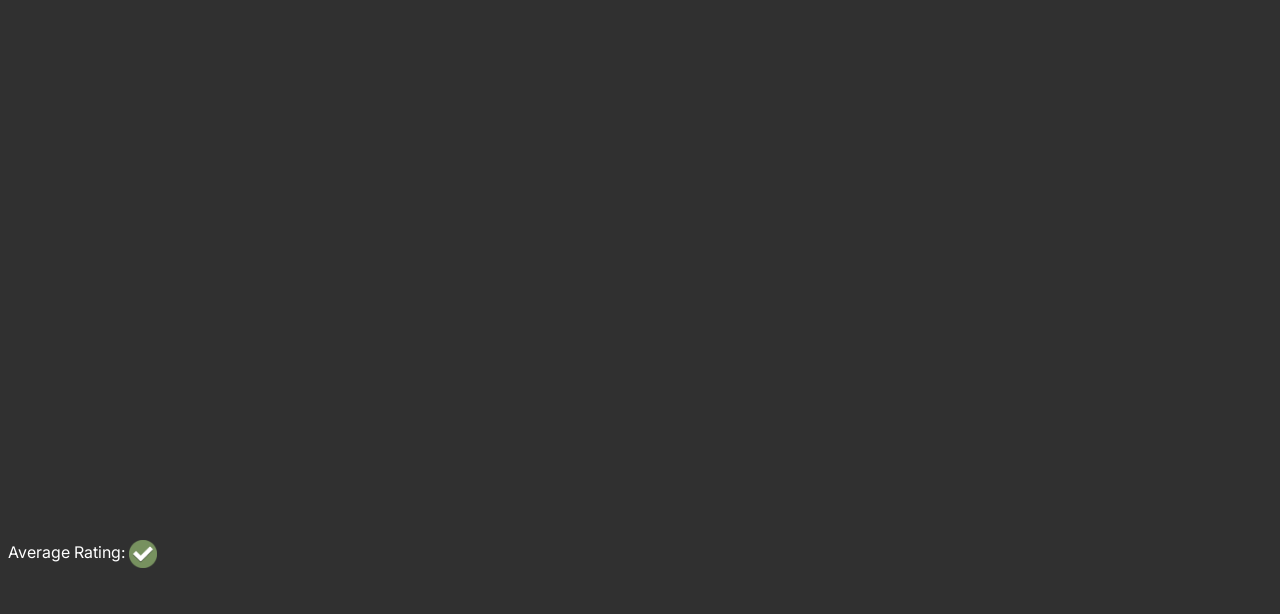
==== commit 86b9e6cb: "added blade" ====
--- a/mcu.html
+++ b/mcu.html
@@ -75,6 +75,7 @@
         </select>
         <select id="yearFilter">
             <option value="all">All Years</option>
+            <option value="1998">1998</option>
             <option value="2000">2000</option>
             <option value="2002">2002</option>
             <option value="2003">2003</option>
--- a/style.css
+++ b/style.css
@@ -38,6 +38,12 @@
     display: grid;
     grid-template-columns: repeat(auto-fill, minmax(200px, 1fr));
     gap: 20px;
+}
+
+@media (max-width: 500px) {
+  #rankingContainer {
+    grid-template-columns: repeat(2, 1fr);
+  }
 }
 
 .ranking-card {
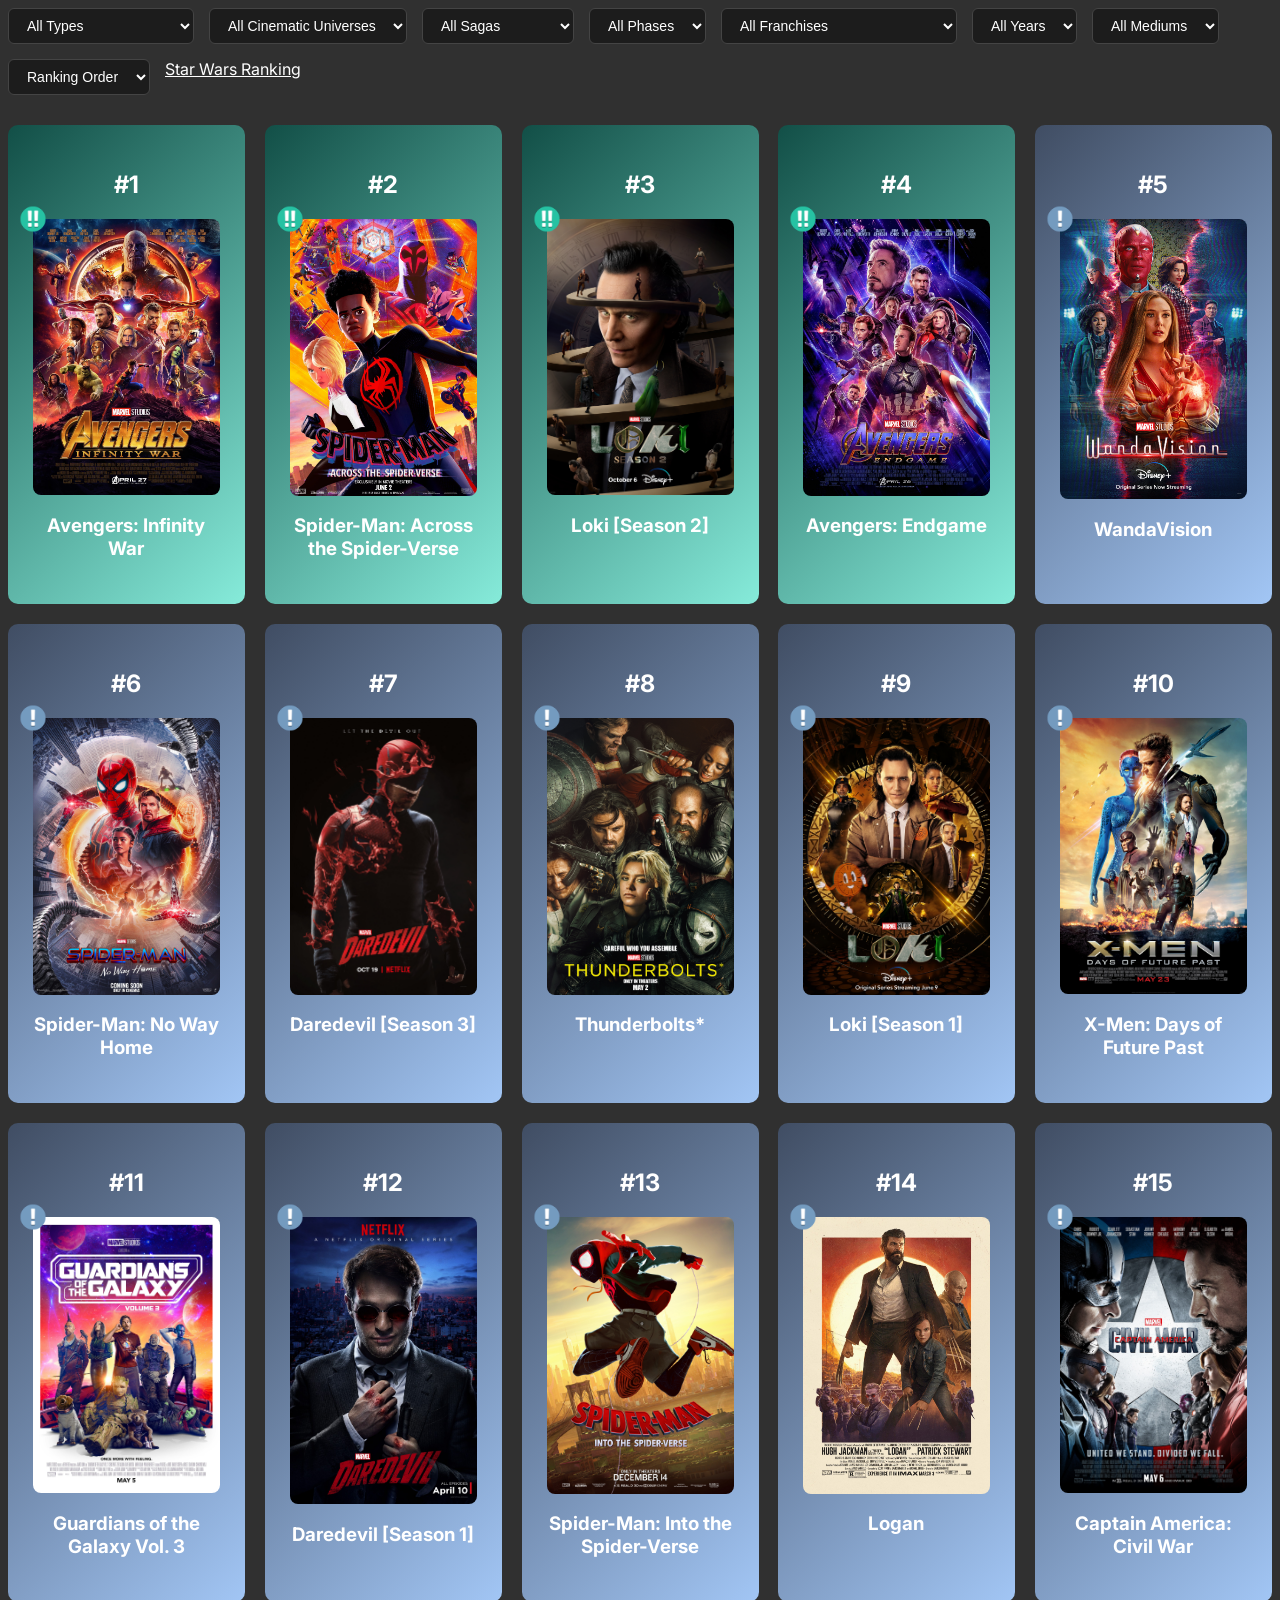
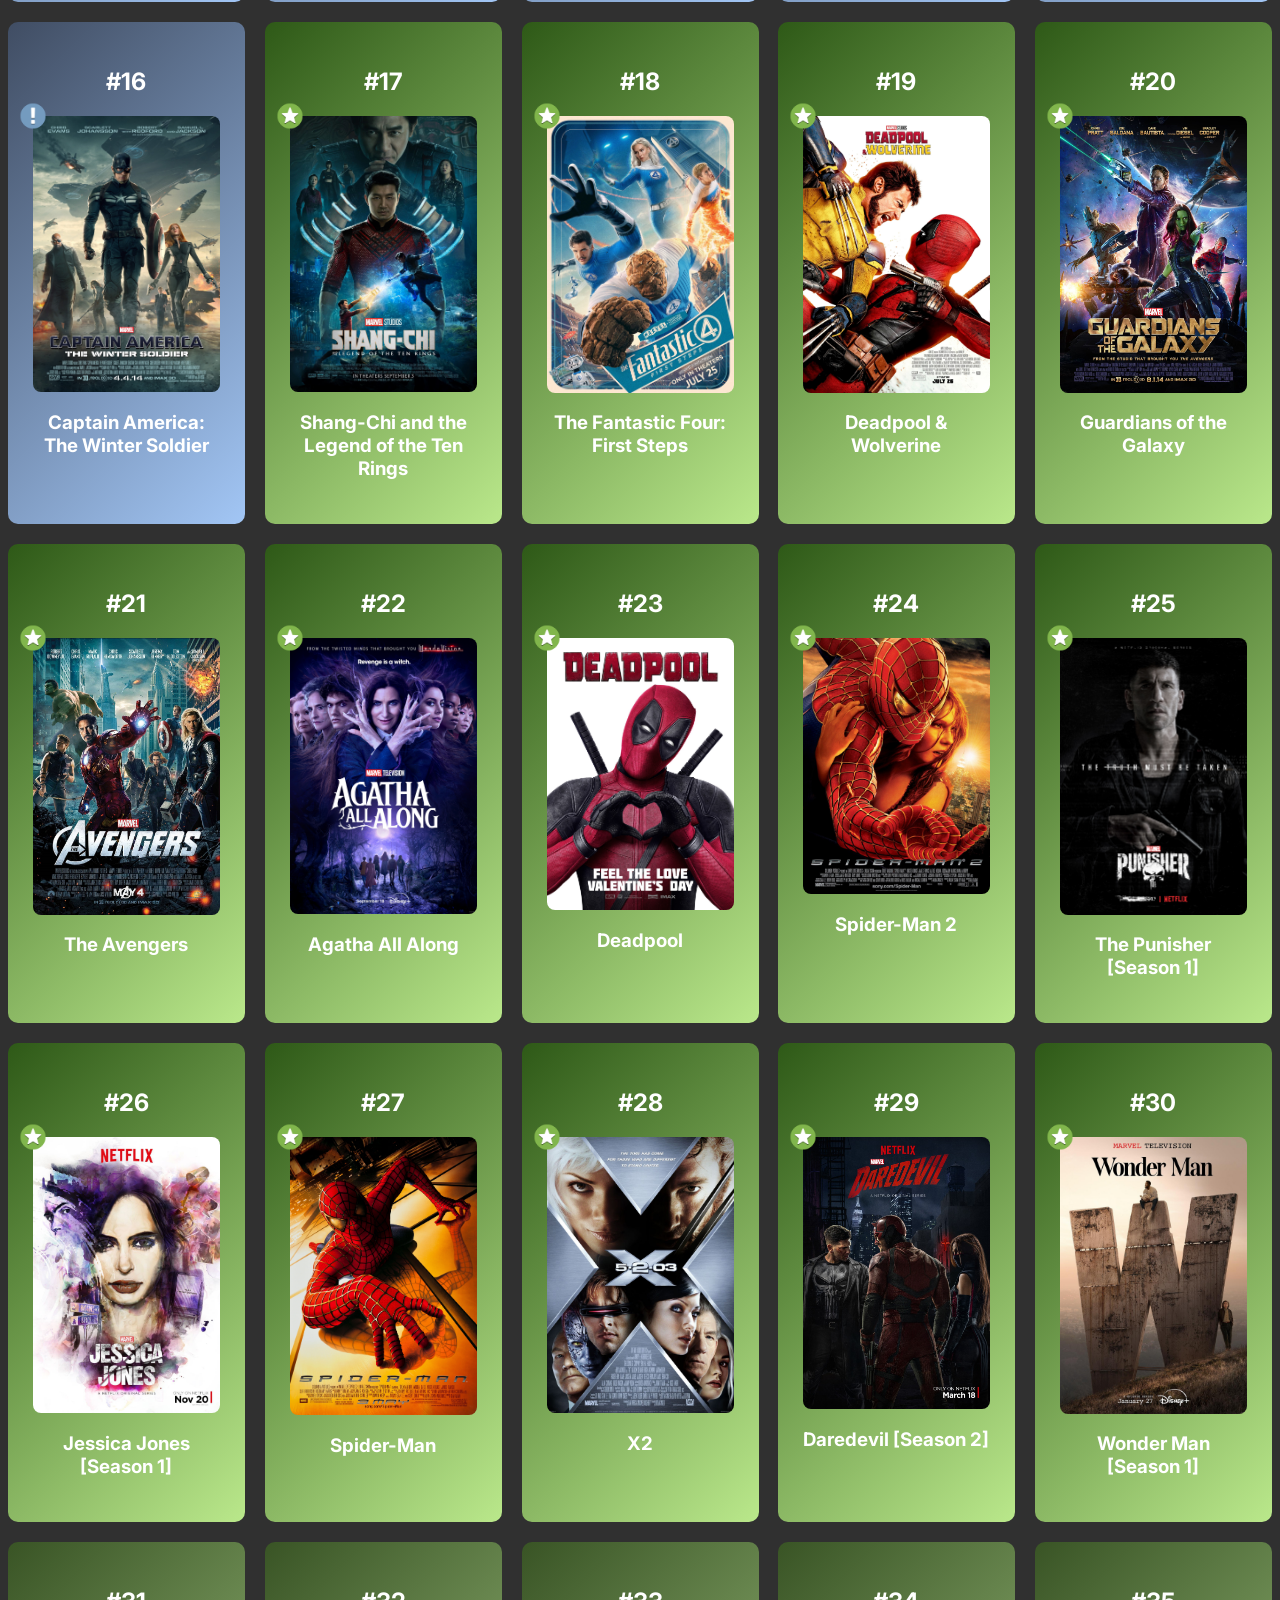
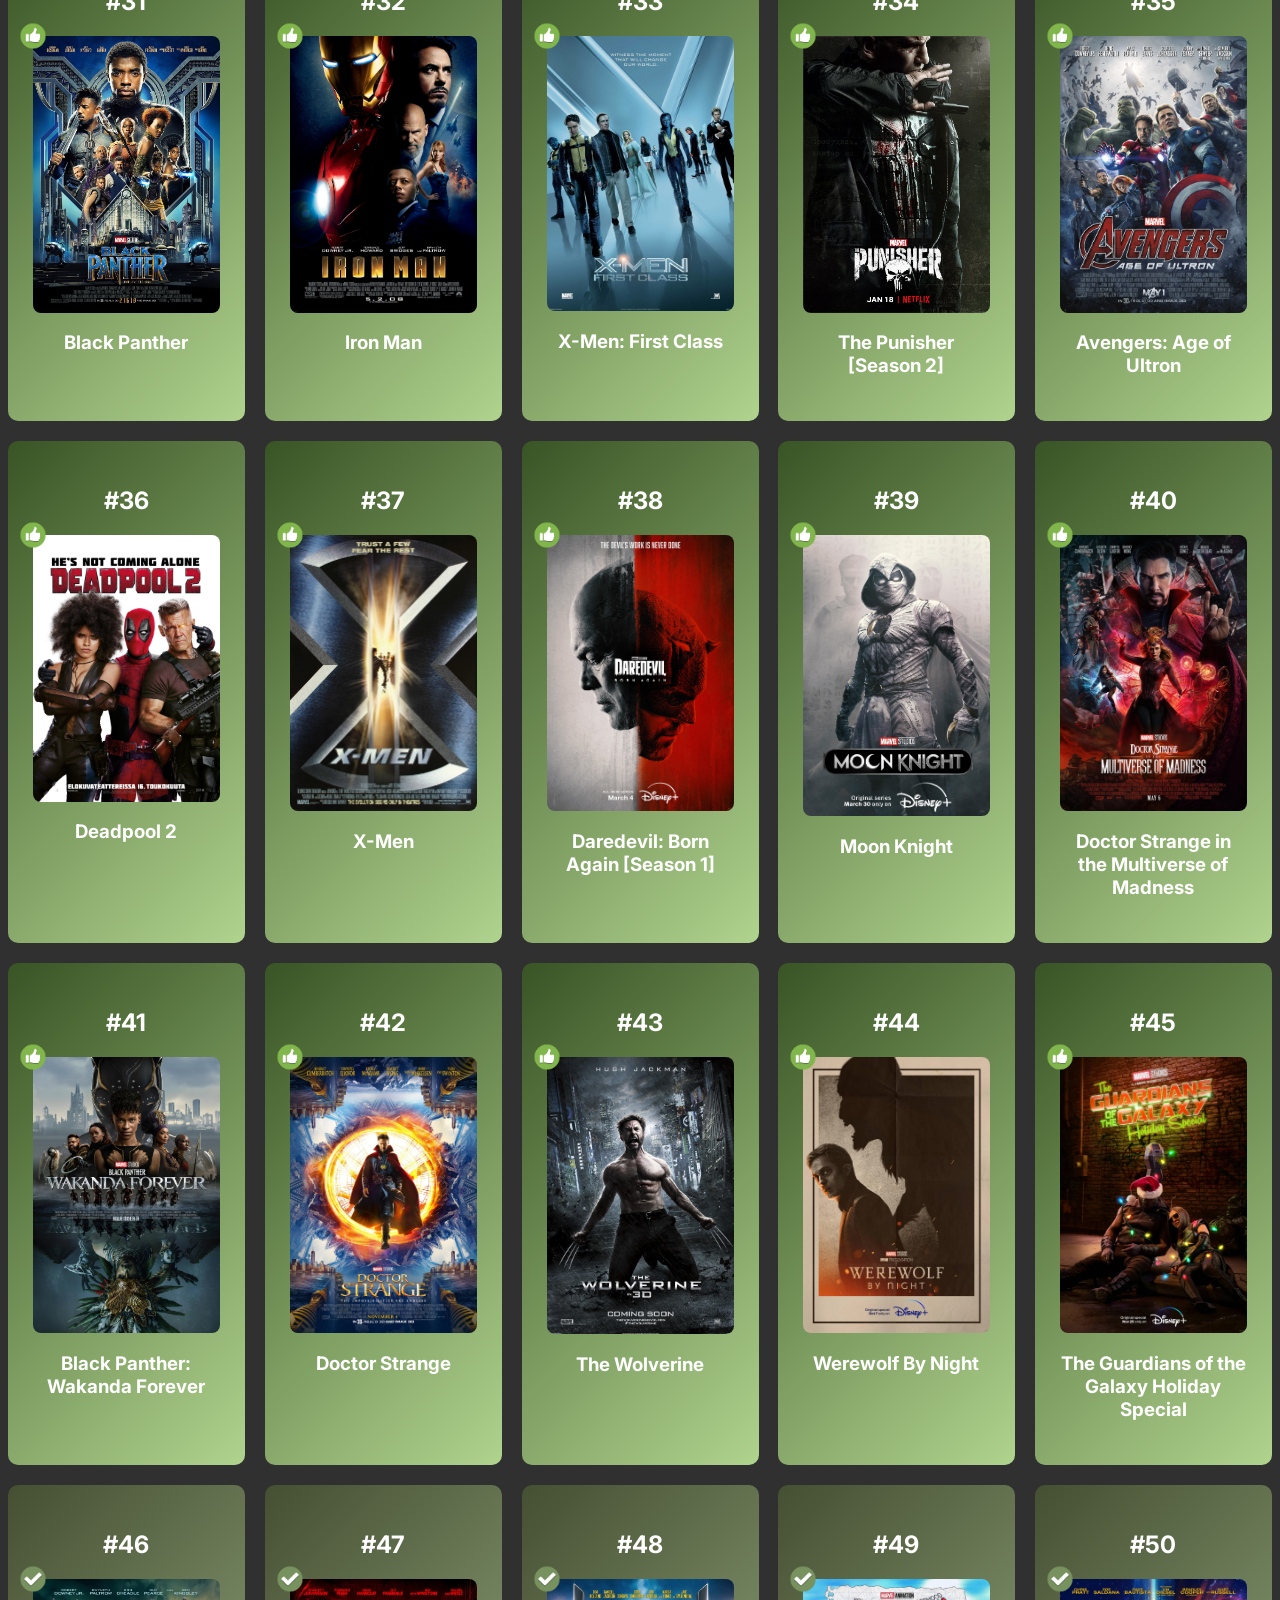
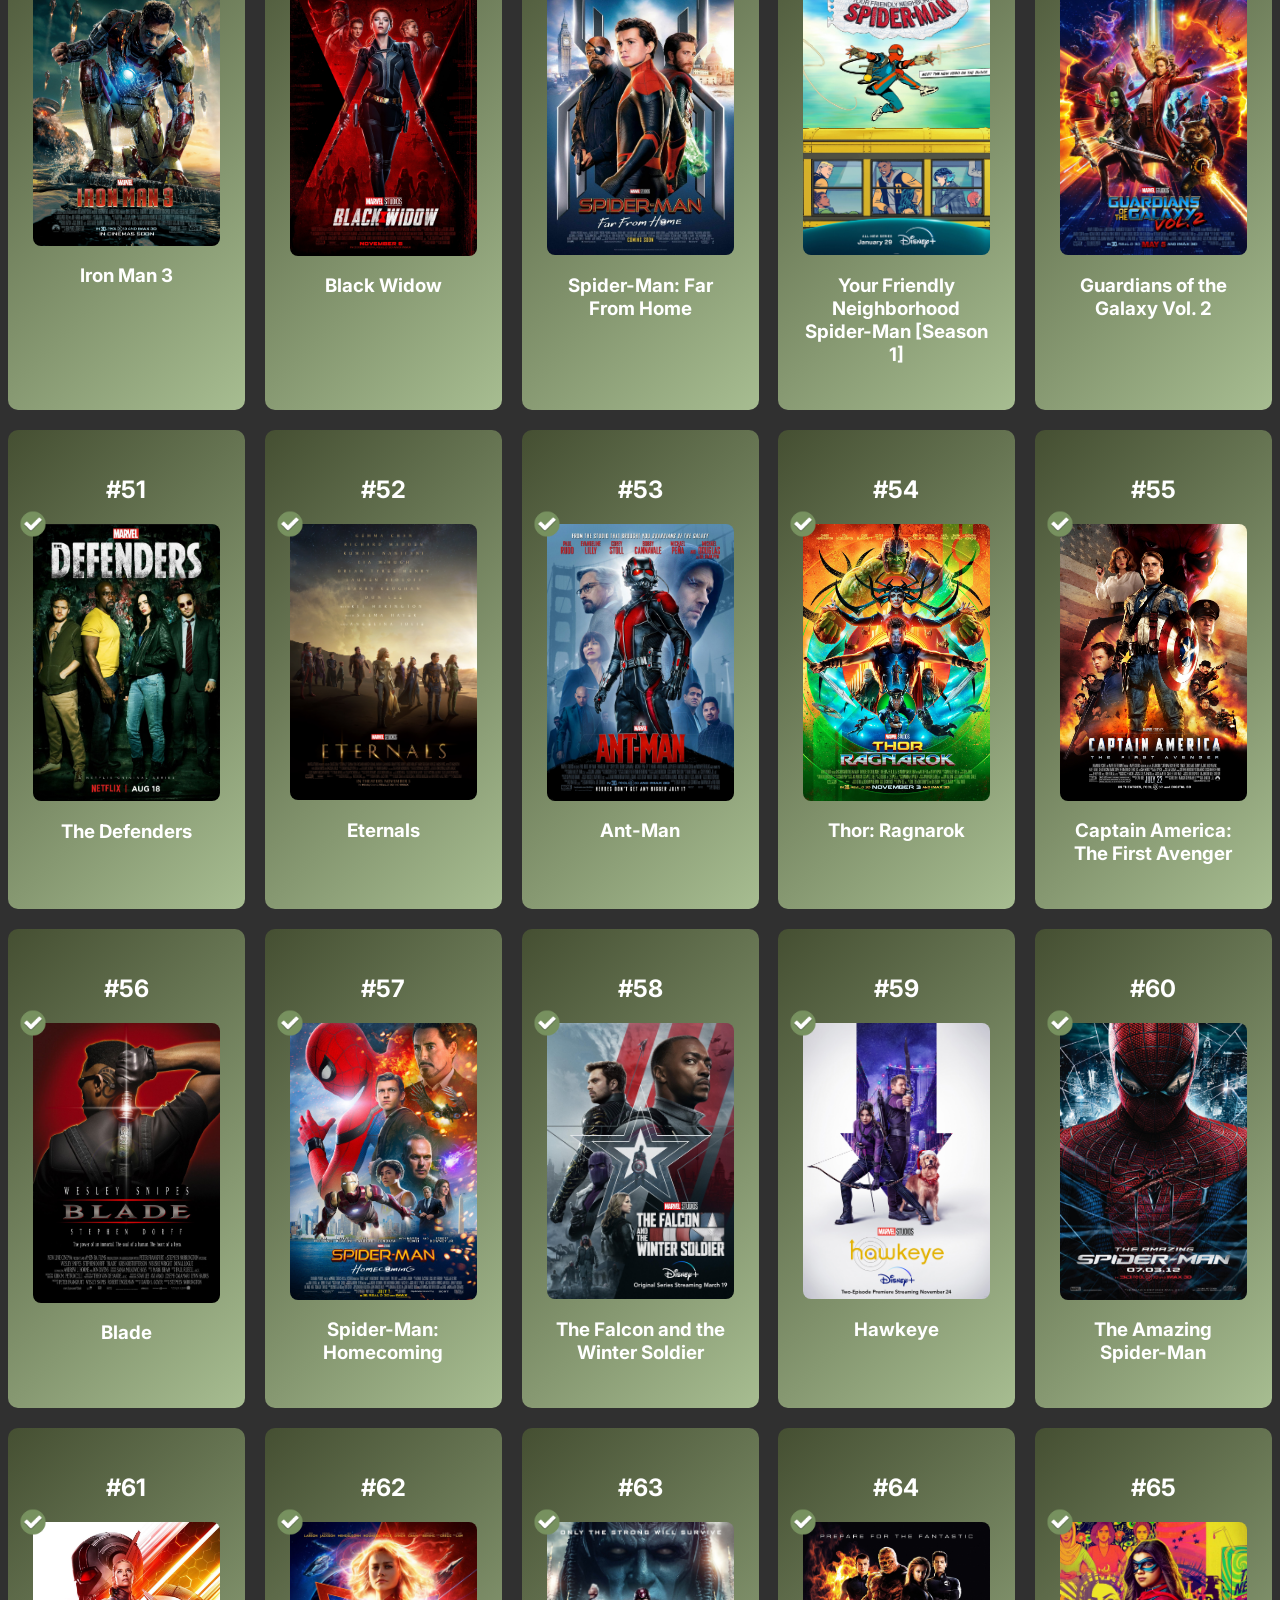
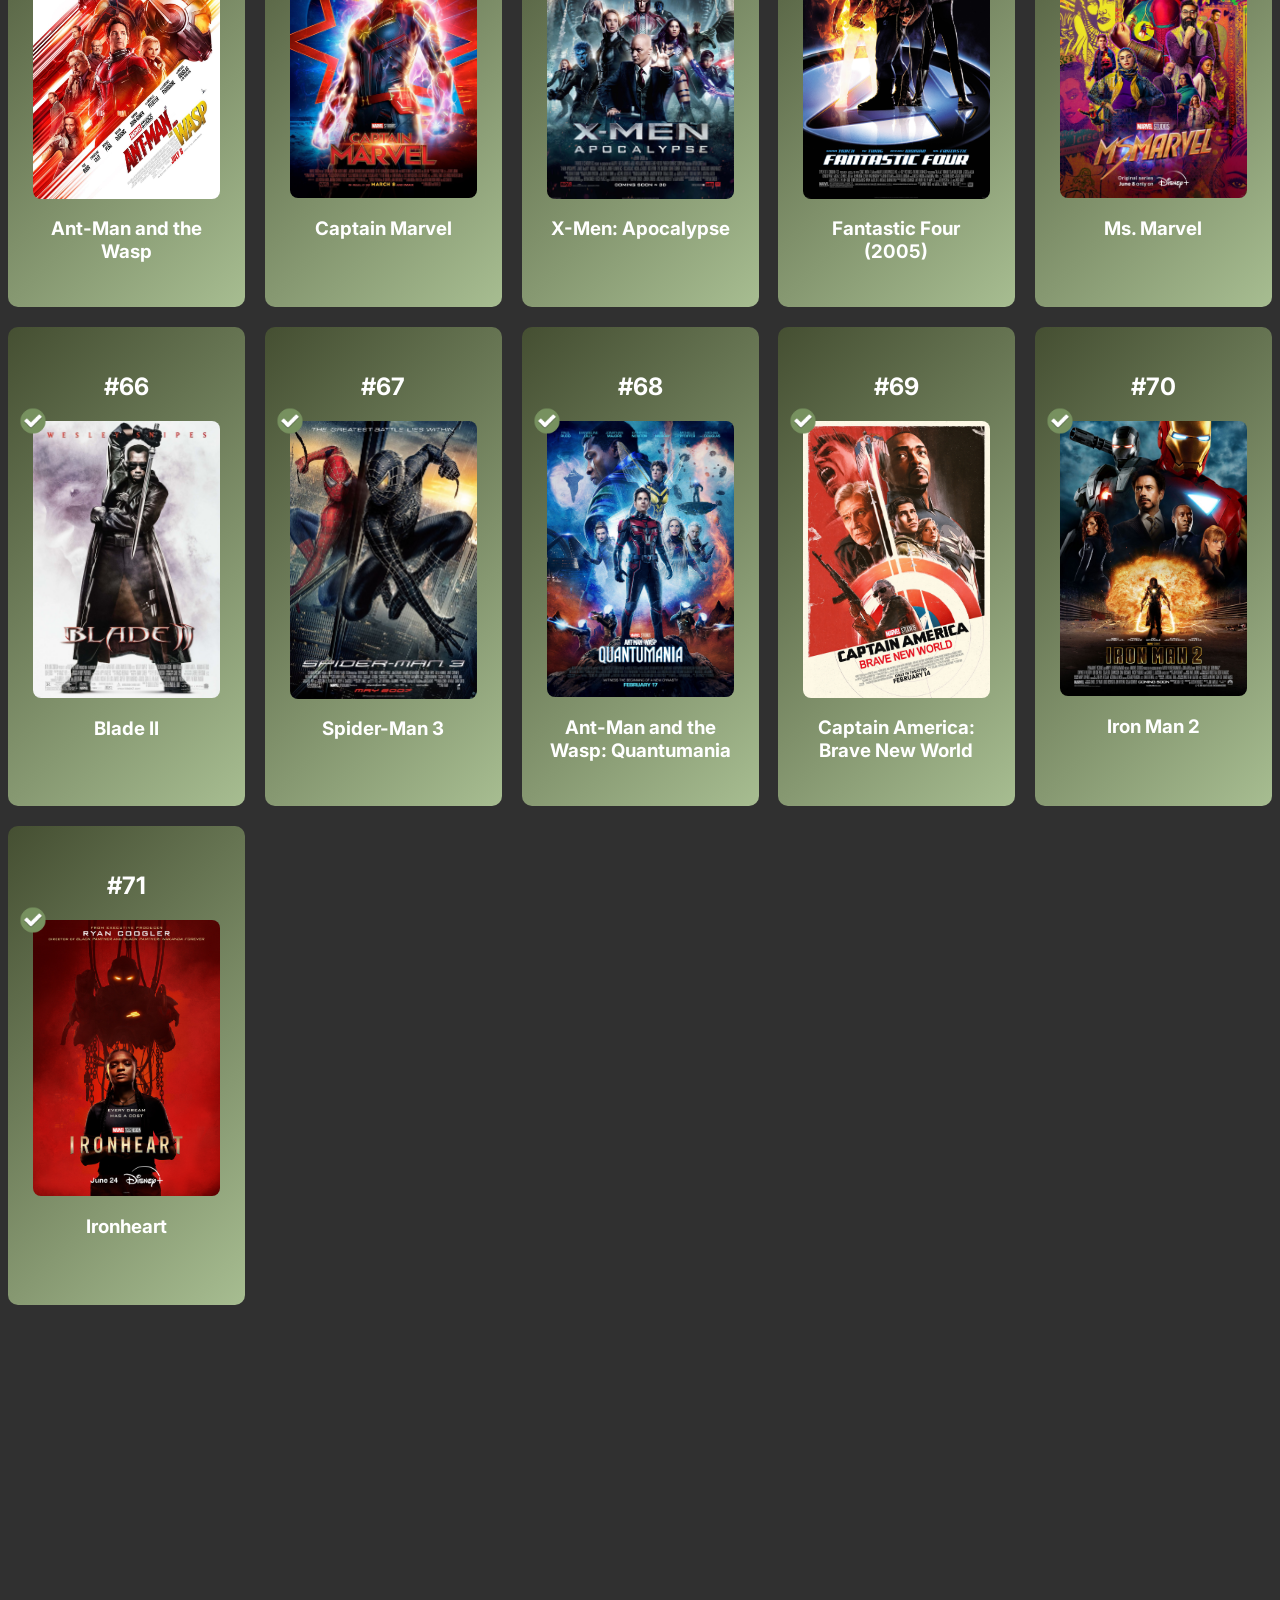
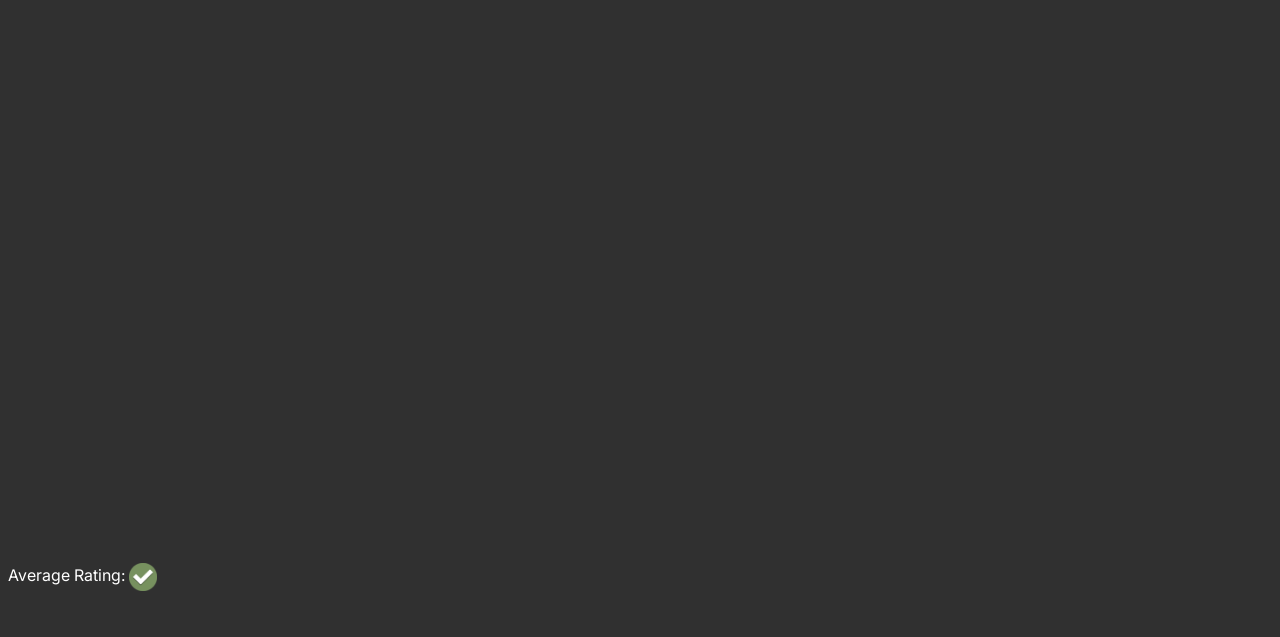
==== commit 4463eefa: "added blade 2" ====
--- a/mcu.html
+++ b/mcu.html
@@ -45,6 +45,7 @@
             <option value="Ant-Man">Ant-Man</option>
             <option value="Avengers">Avengers</option>
             <option value="Black Panther">Black Panther</option>
+            <option value="Blade">Blade</option>
             <option value="Captain America">Captain America</option>
             <option value="Daredevil (Ben Affleck)">Daredevil (Ben Affleck)</option>
             <option value="Daredevil (Charlie Cox)">Daredevil (Charlie Cox)</option>
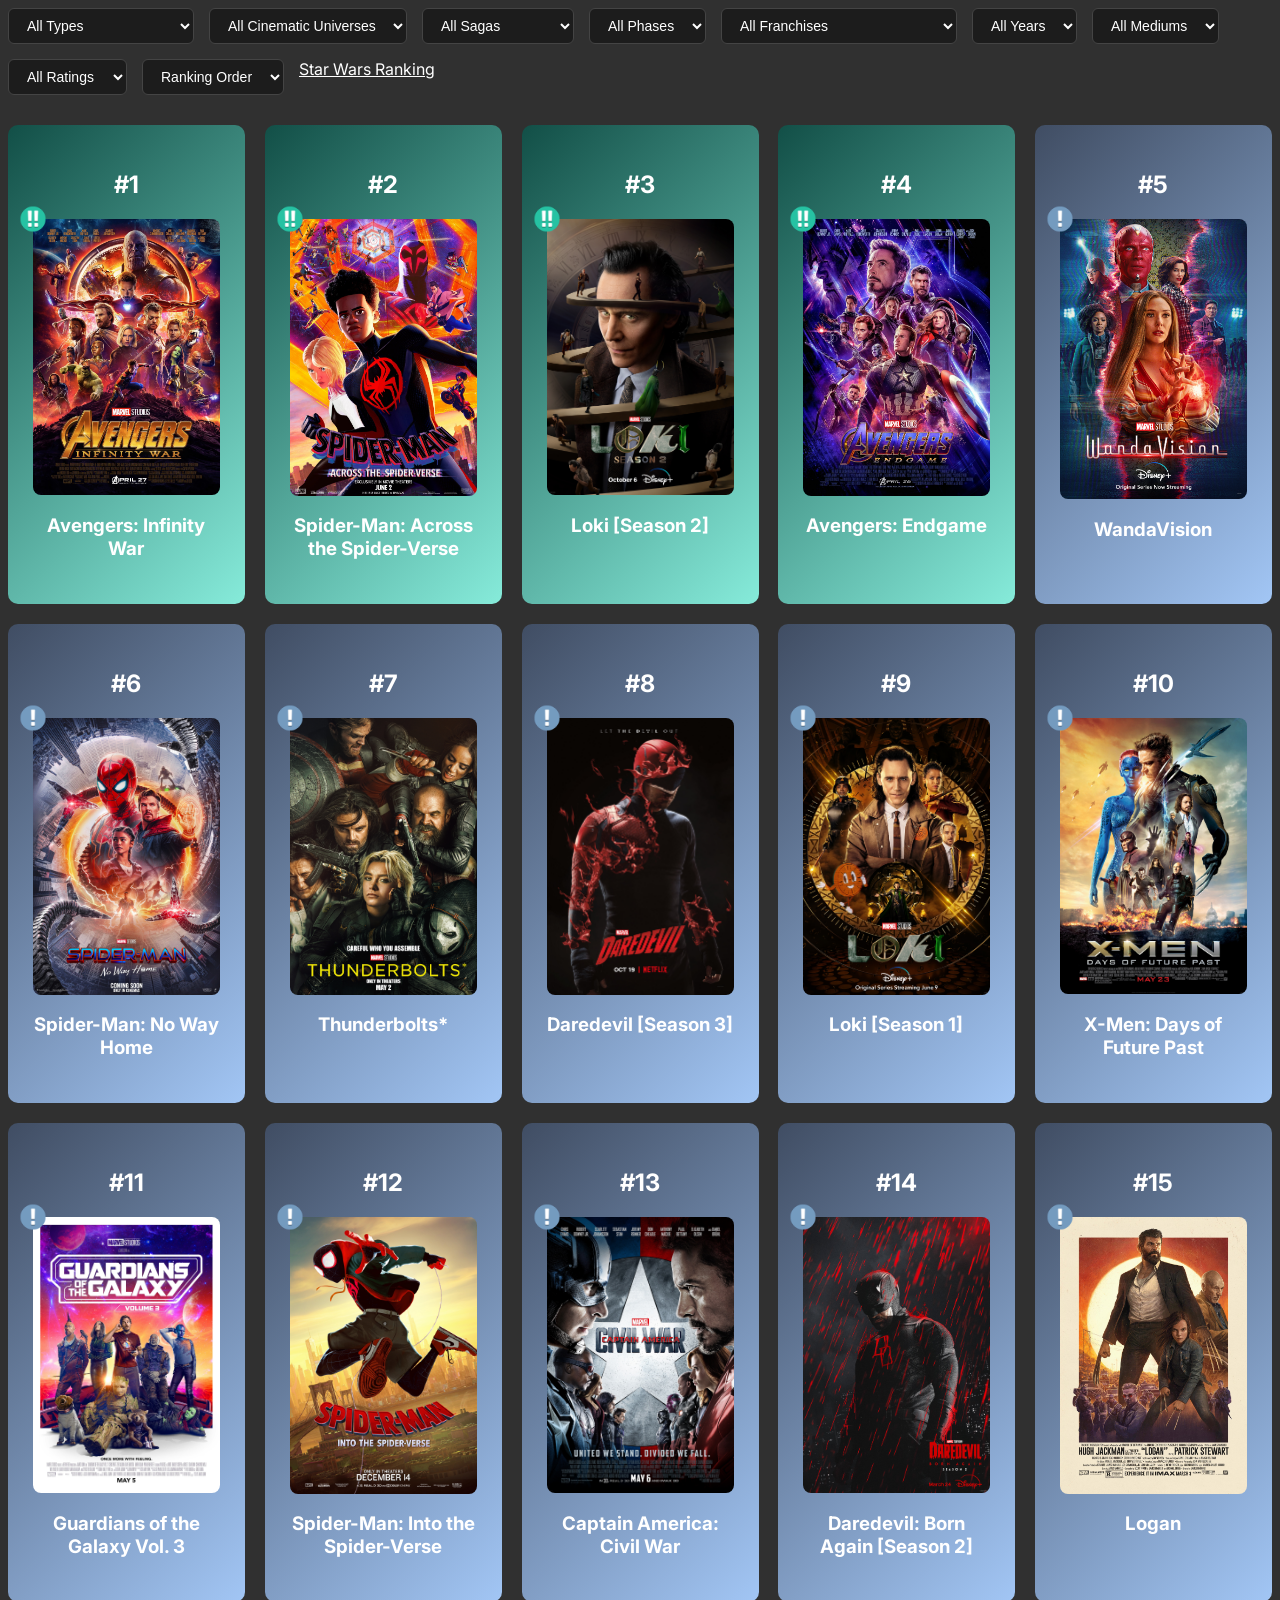
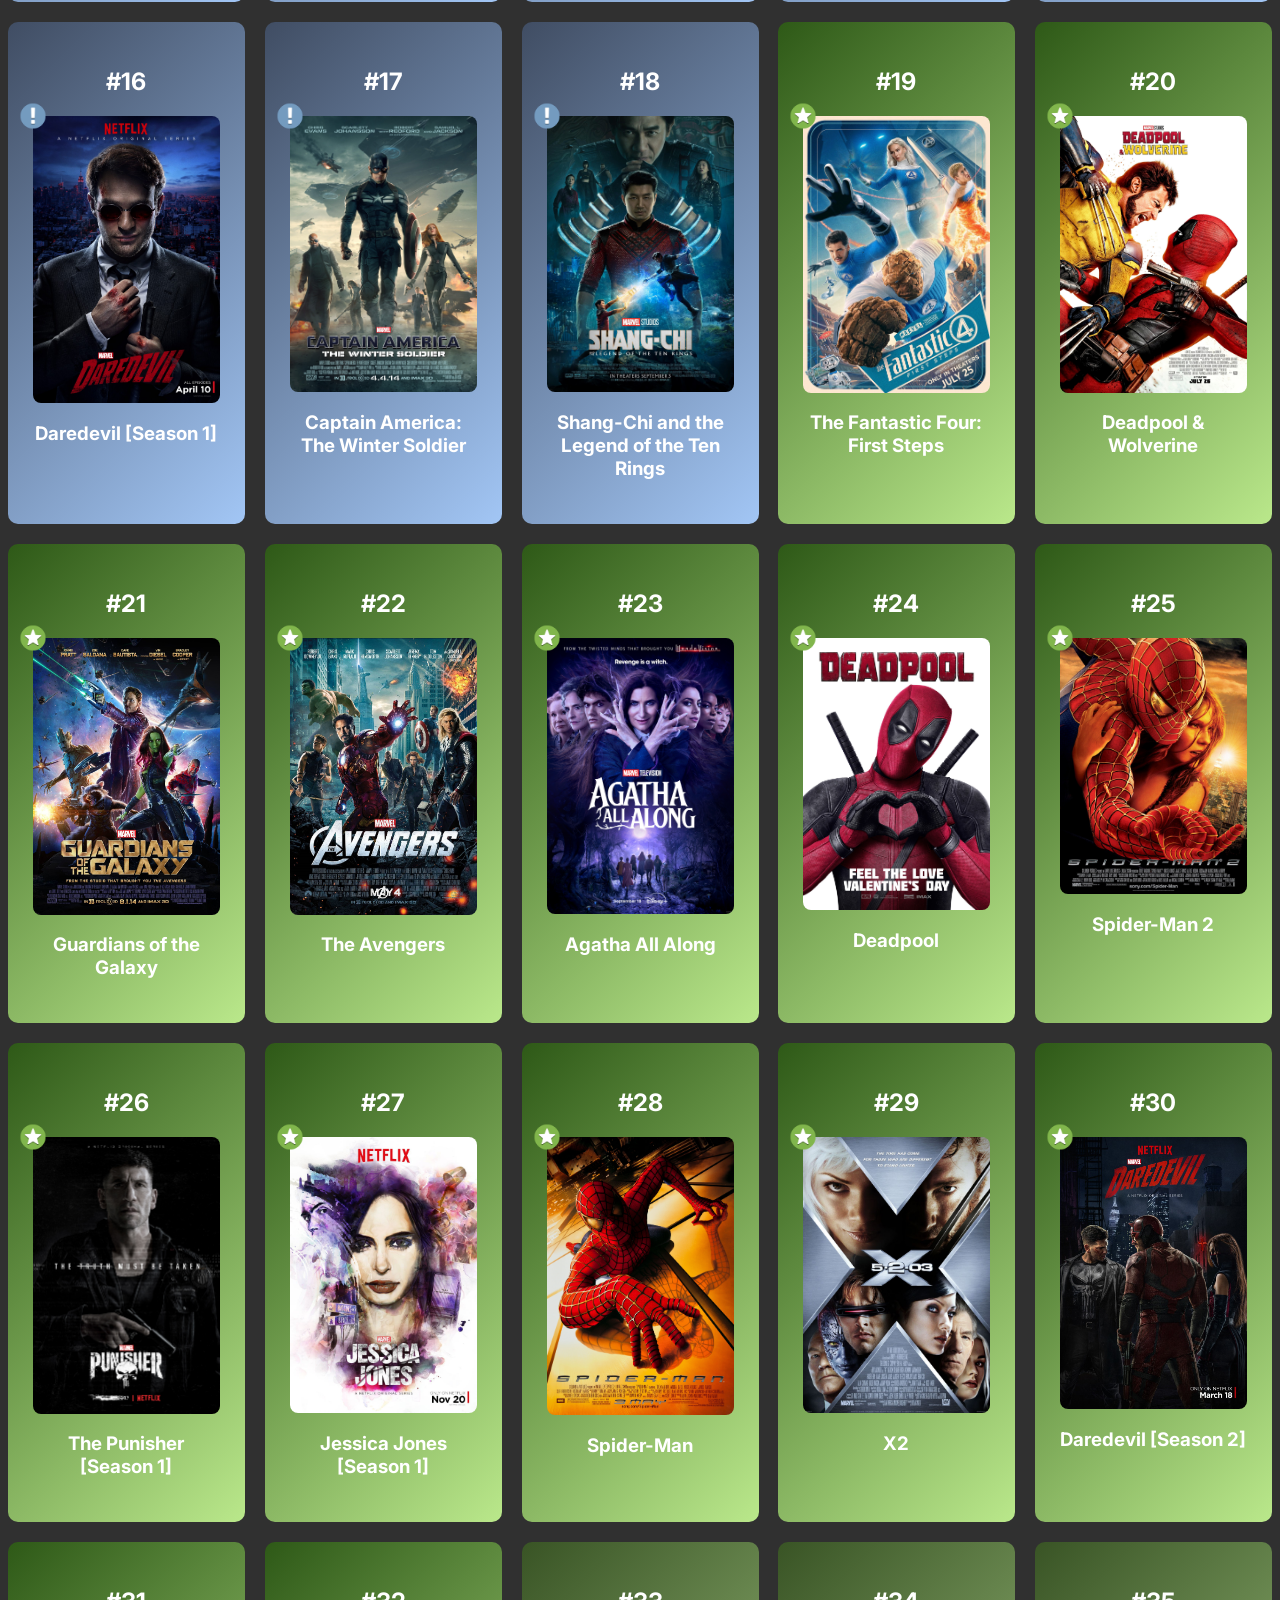
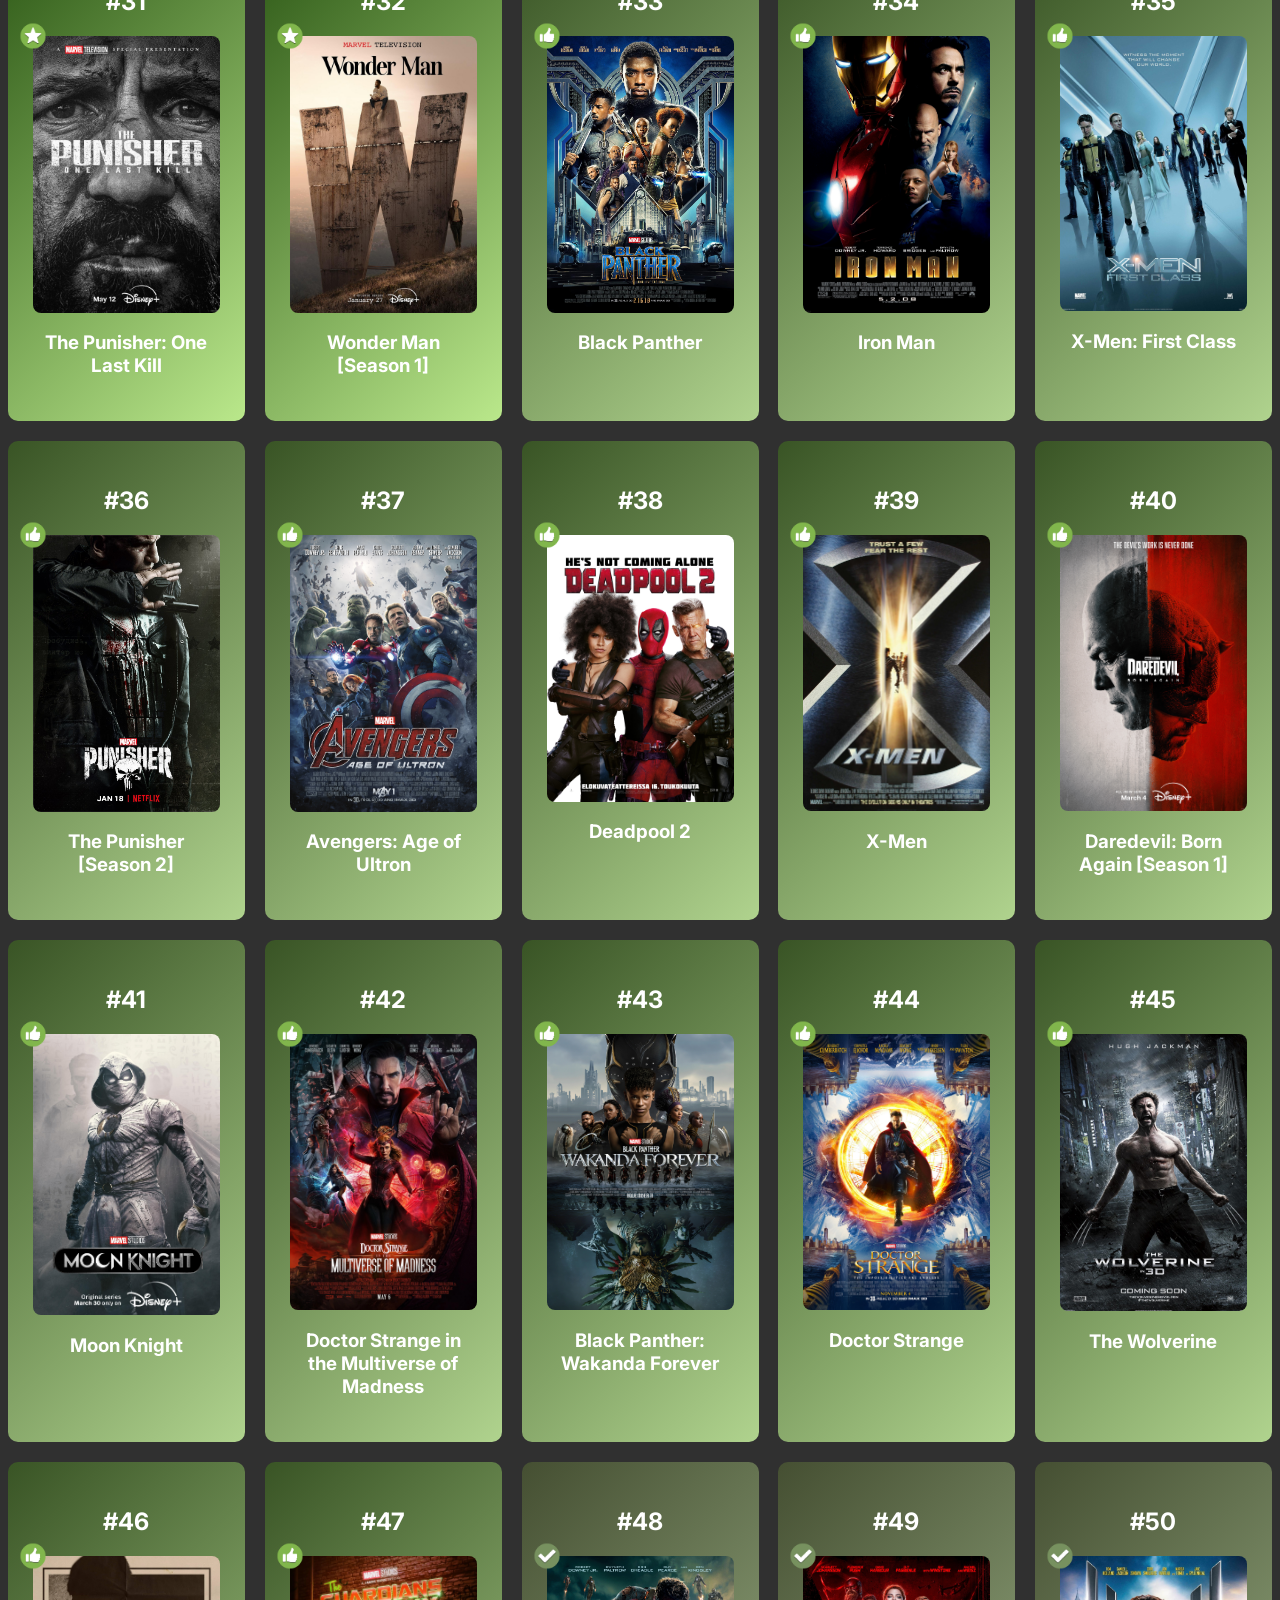
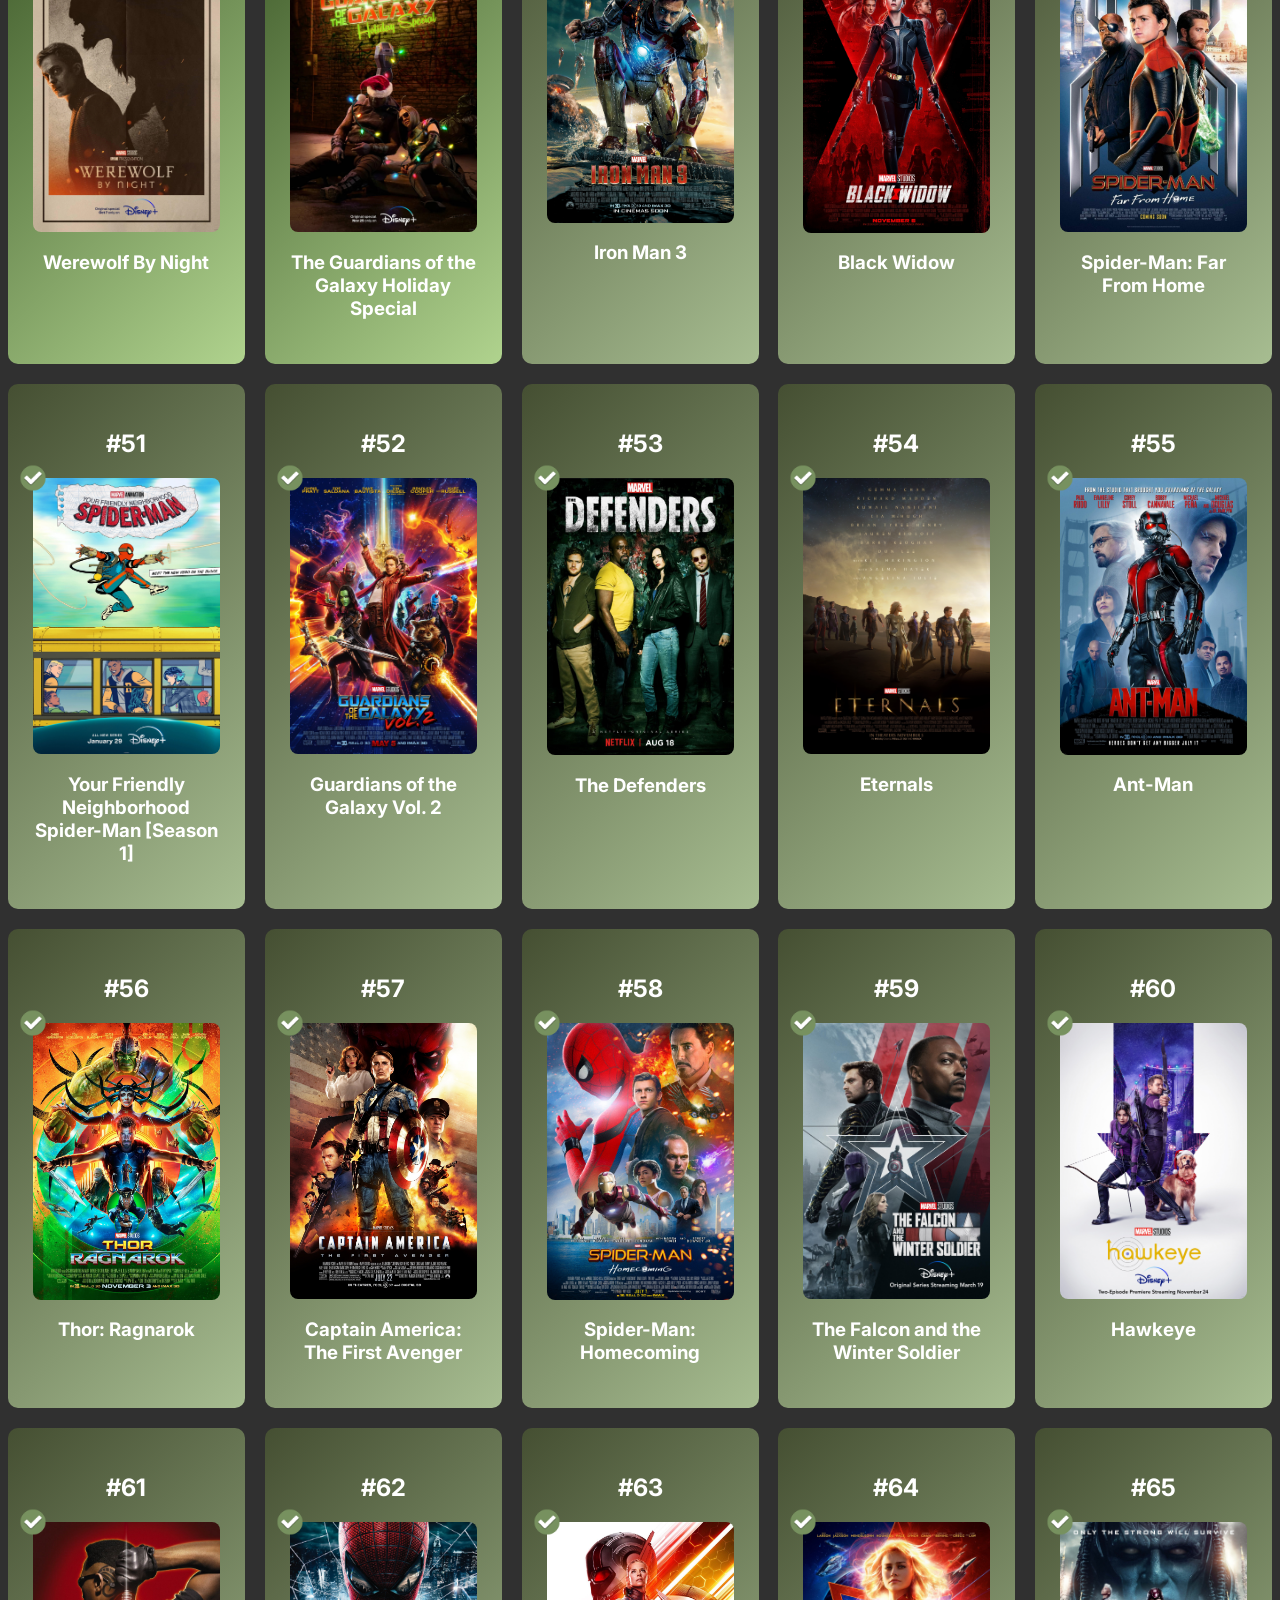
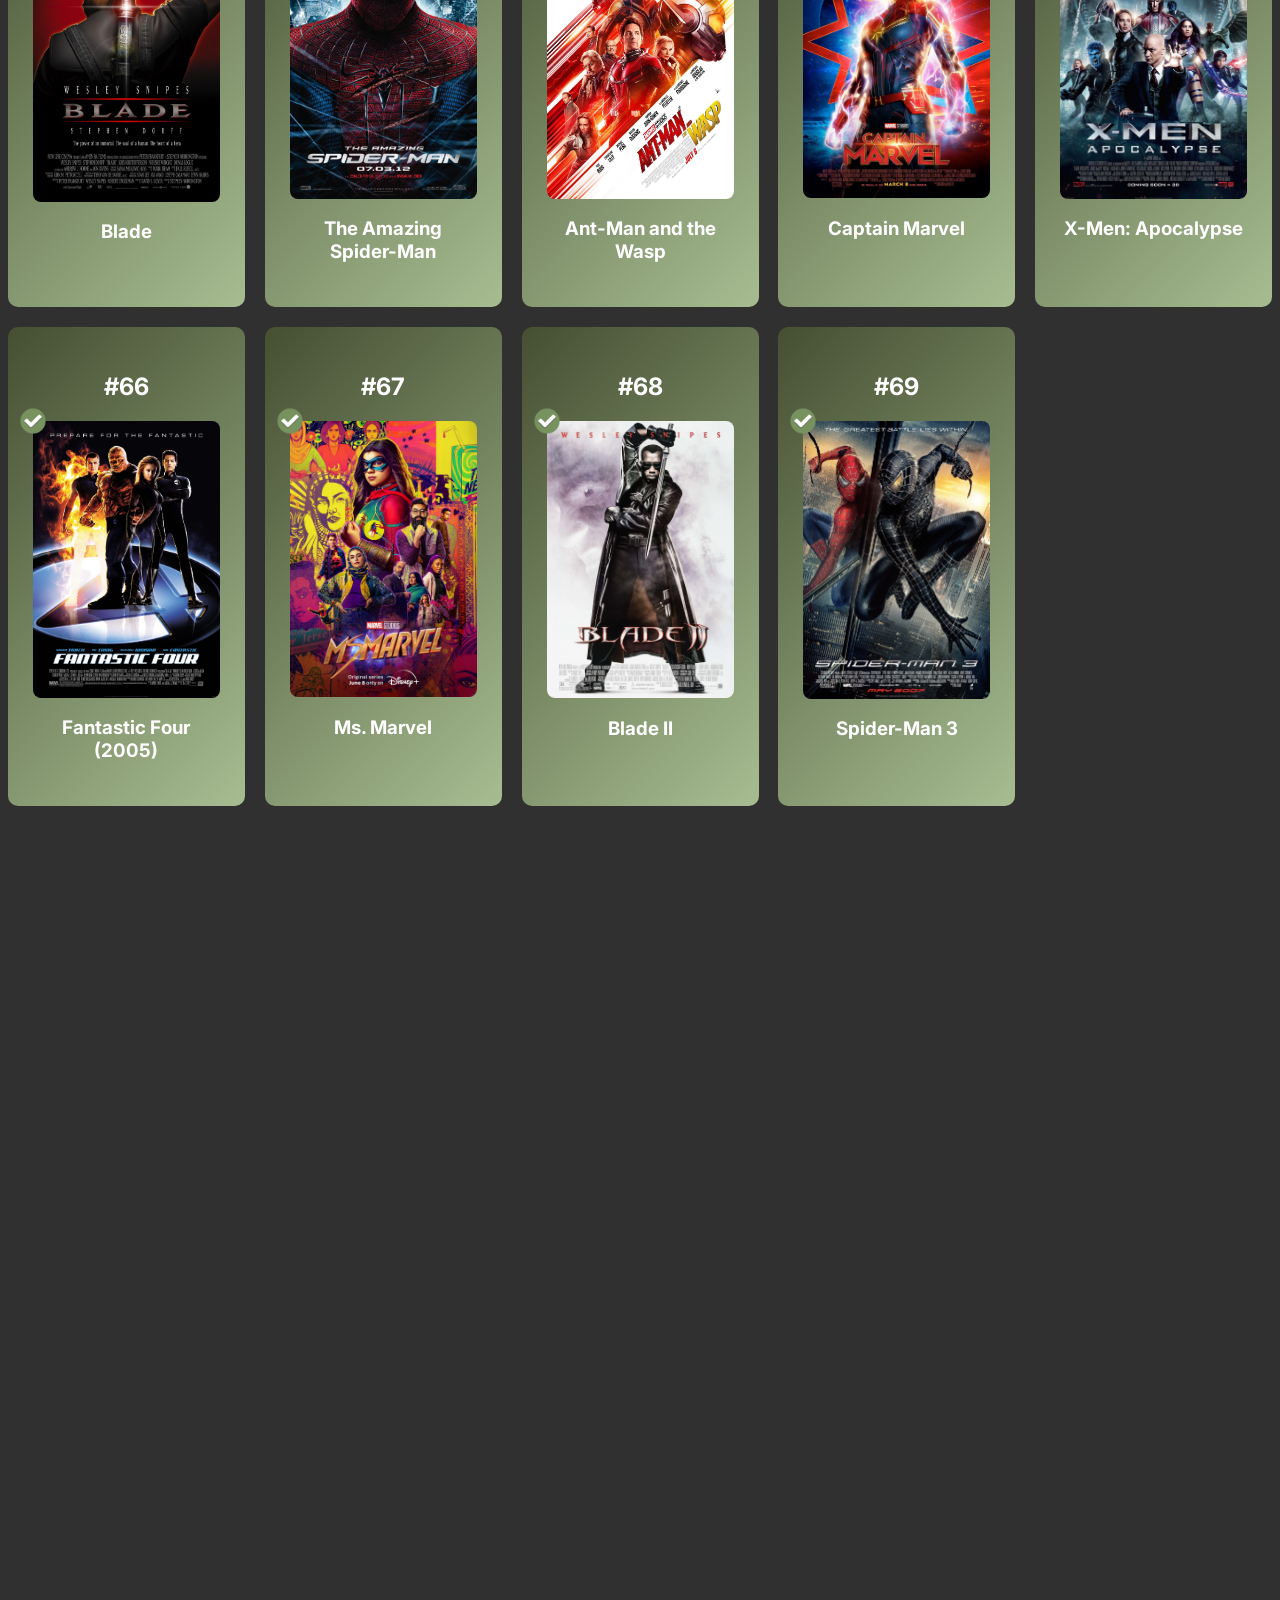
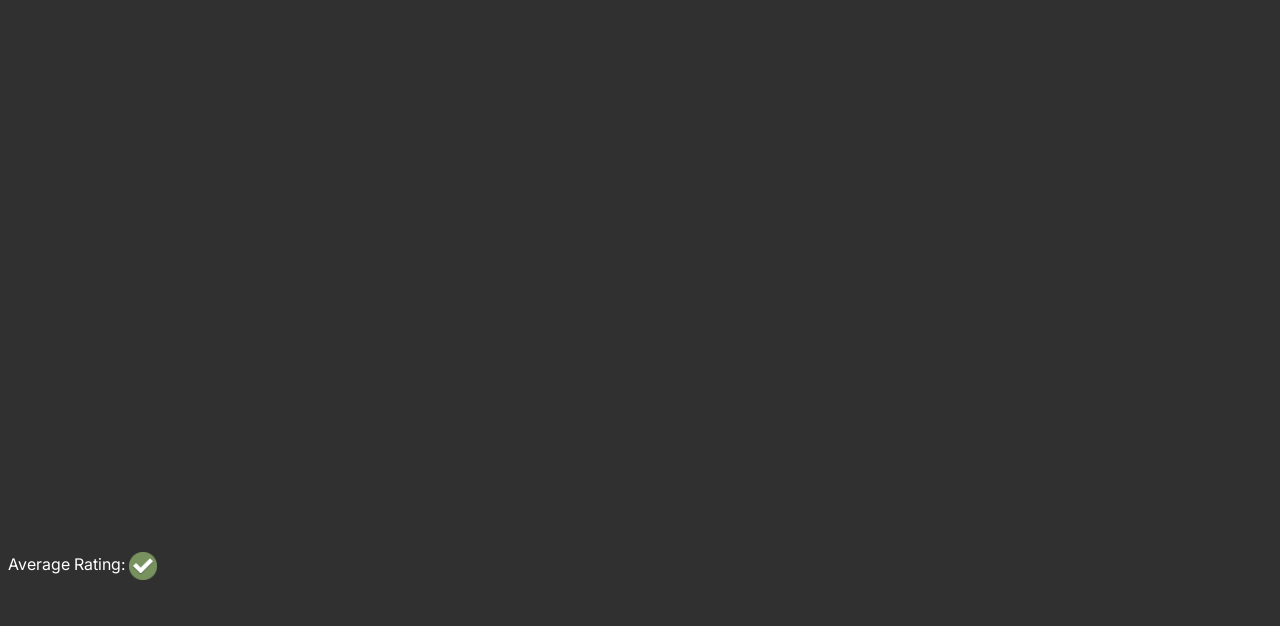
==== commit 42a27c86: "added rating select" ====
--- a/mcu.html
+++ b/mcu.html
@@ -109,6 +109,19 @@
             <option value="Live Action">Live Action</option>
             <option value="Animation">Animation</option>
         </select>
+        <select id="ratingFilter">
+            <option value="all">All Ratings</option>
+            <option value="brilliant">Brilliant</option>
+            <option value="great">Great</option>
+            <option value="best">Best</option>
+            <option value="excellent">Excellent</option>
+            <option value="good">Good</option>
+            <option value="book">Book</option>
+            <option value="innacuracy">Innacuracy</option>
+            <option value="mistake">Mistake</option>
+            <option value="miss">Miss</option>
+            <option value="blunder">Blunder</option>
+        </select>
         <select id="orderingDropdown">
             <option value="ranking">Ranking Order</option>
             <option value="release">Release Order</option>
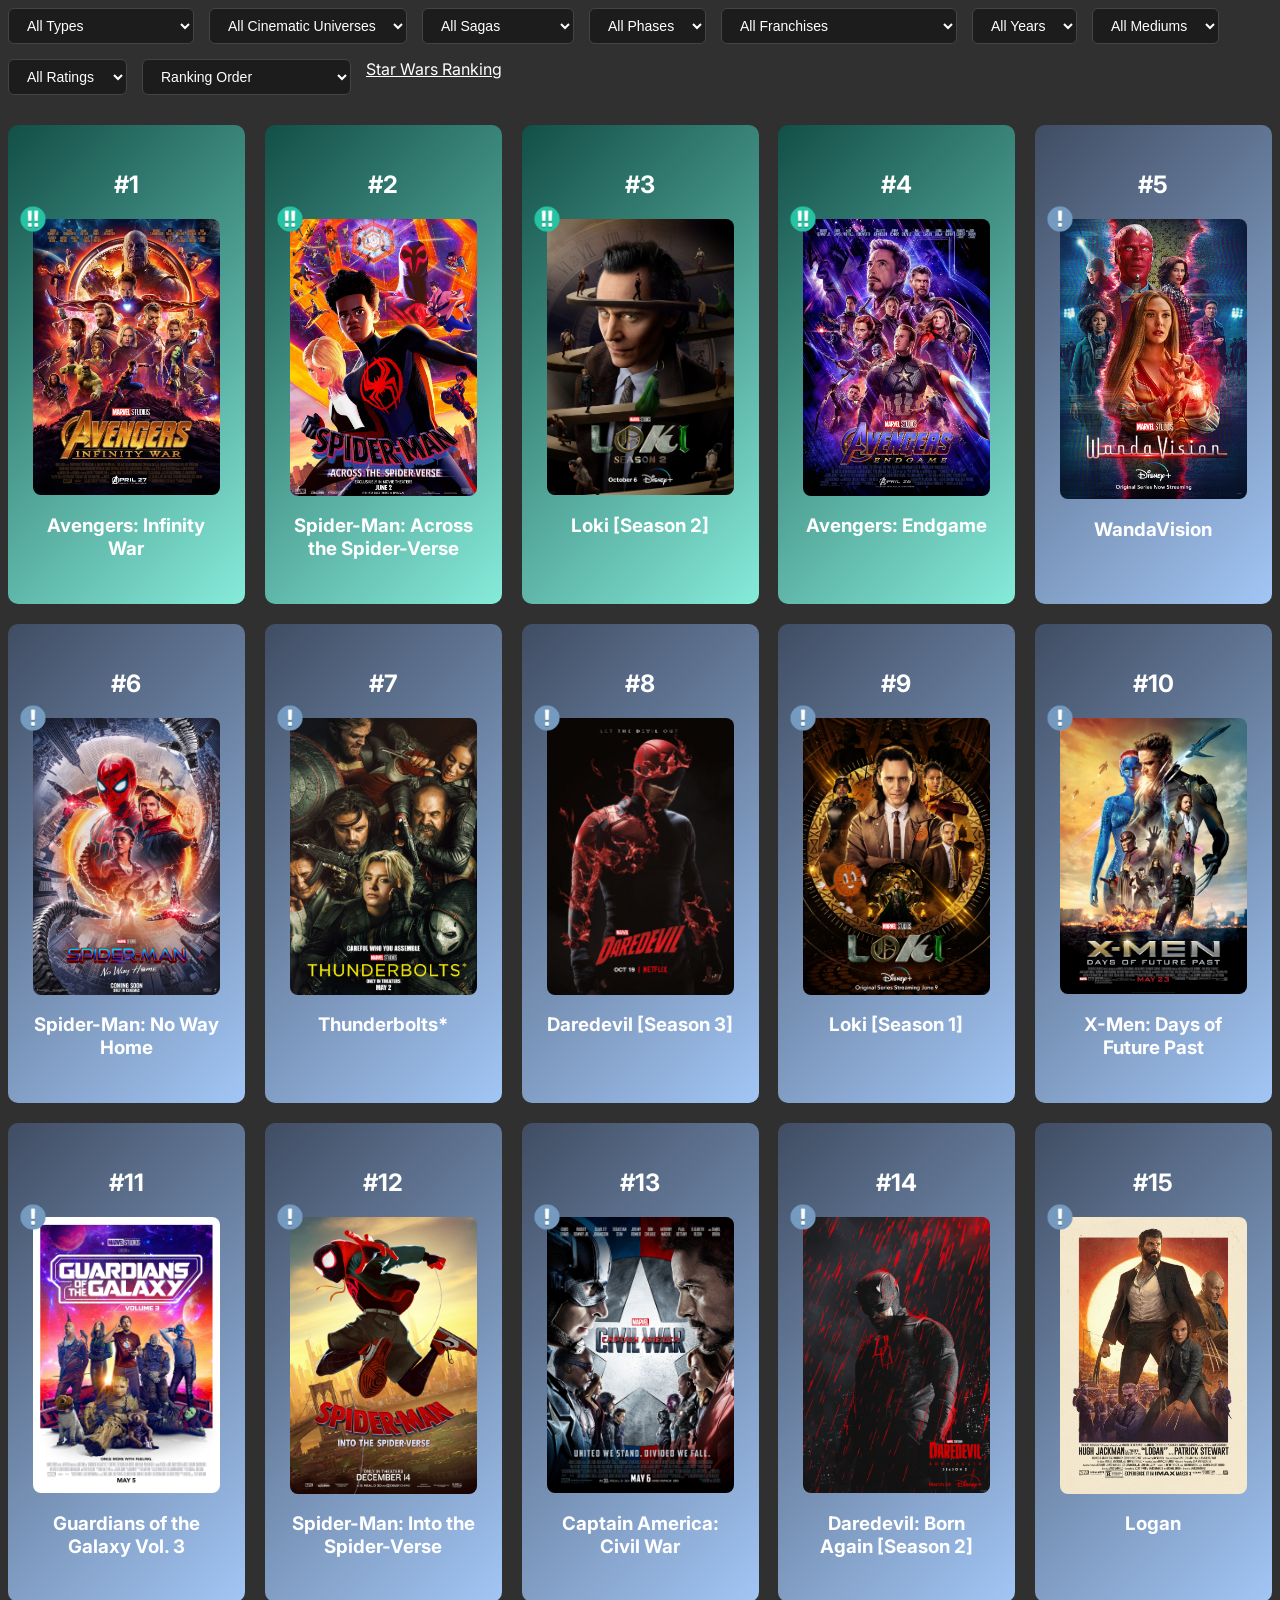
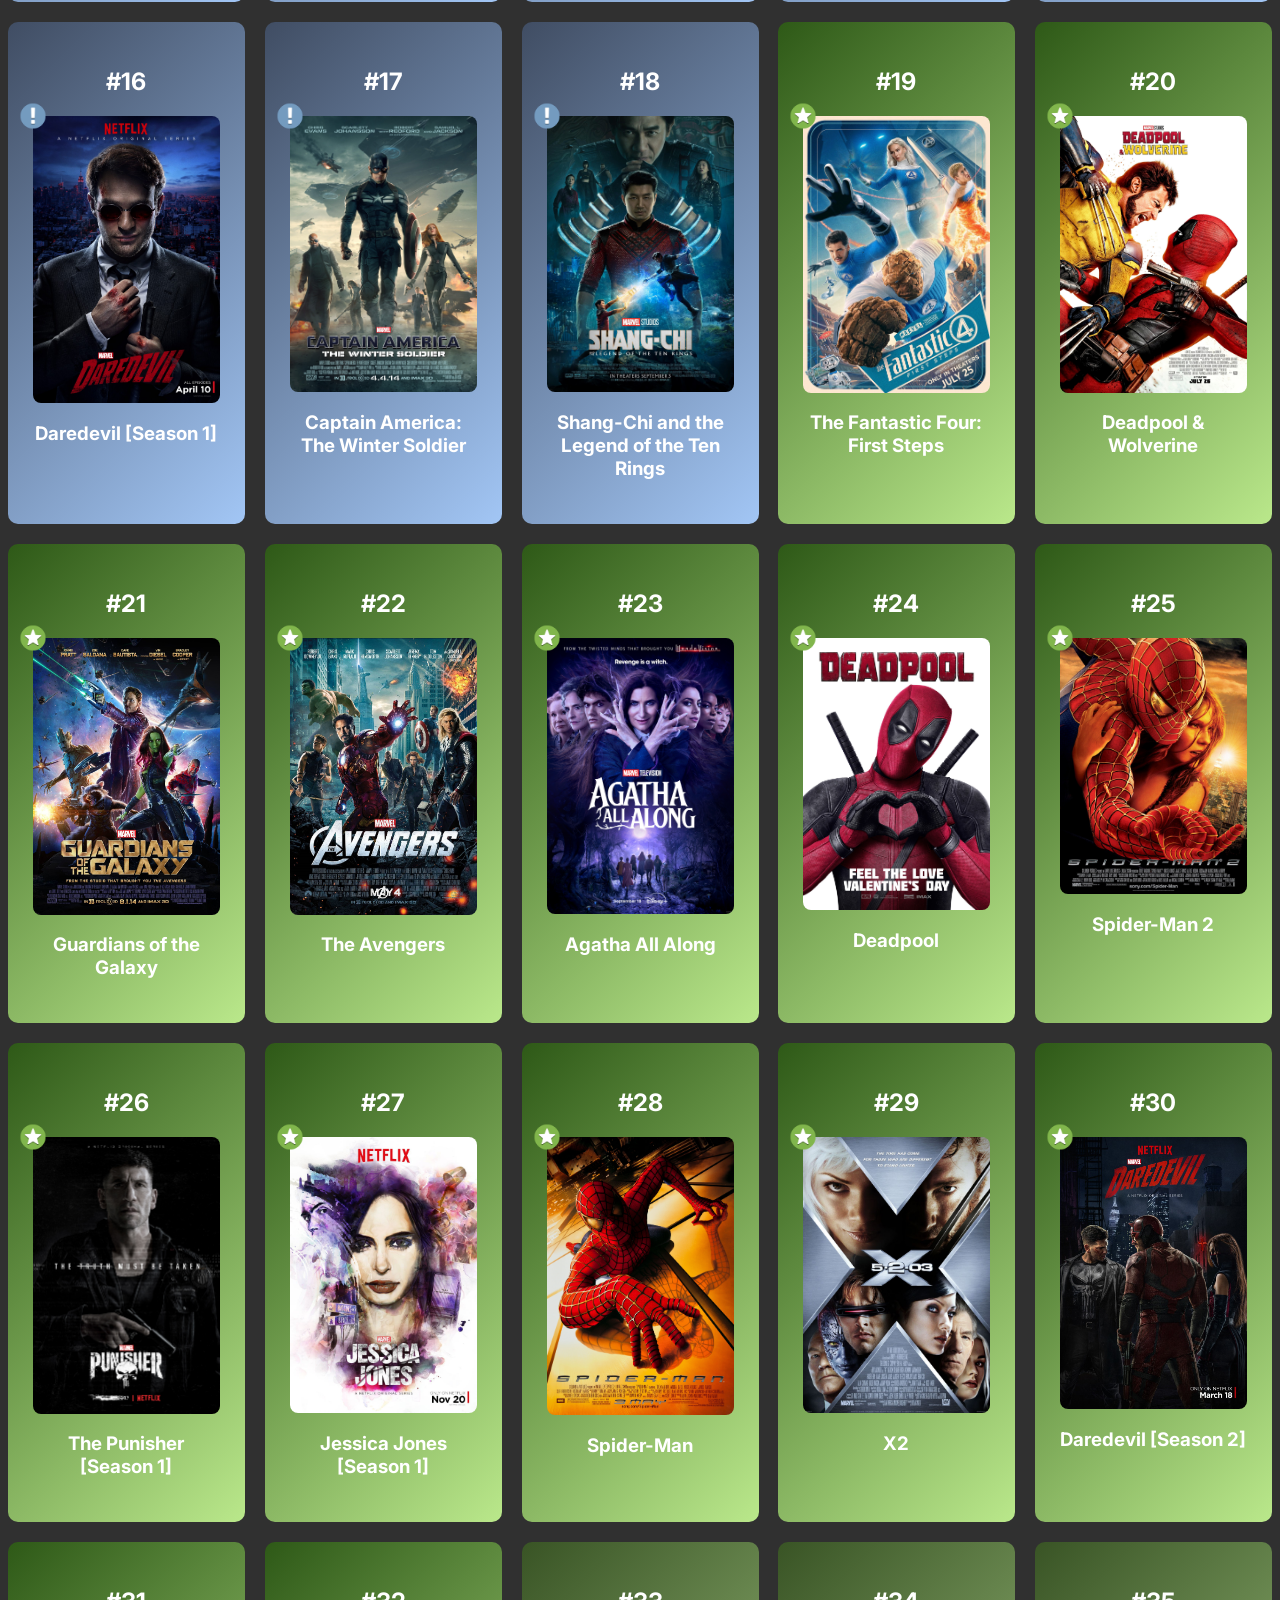
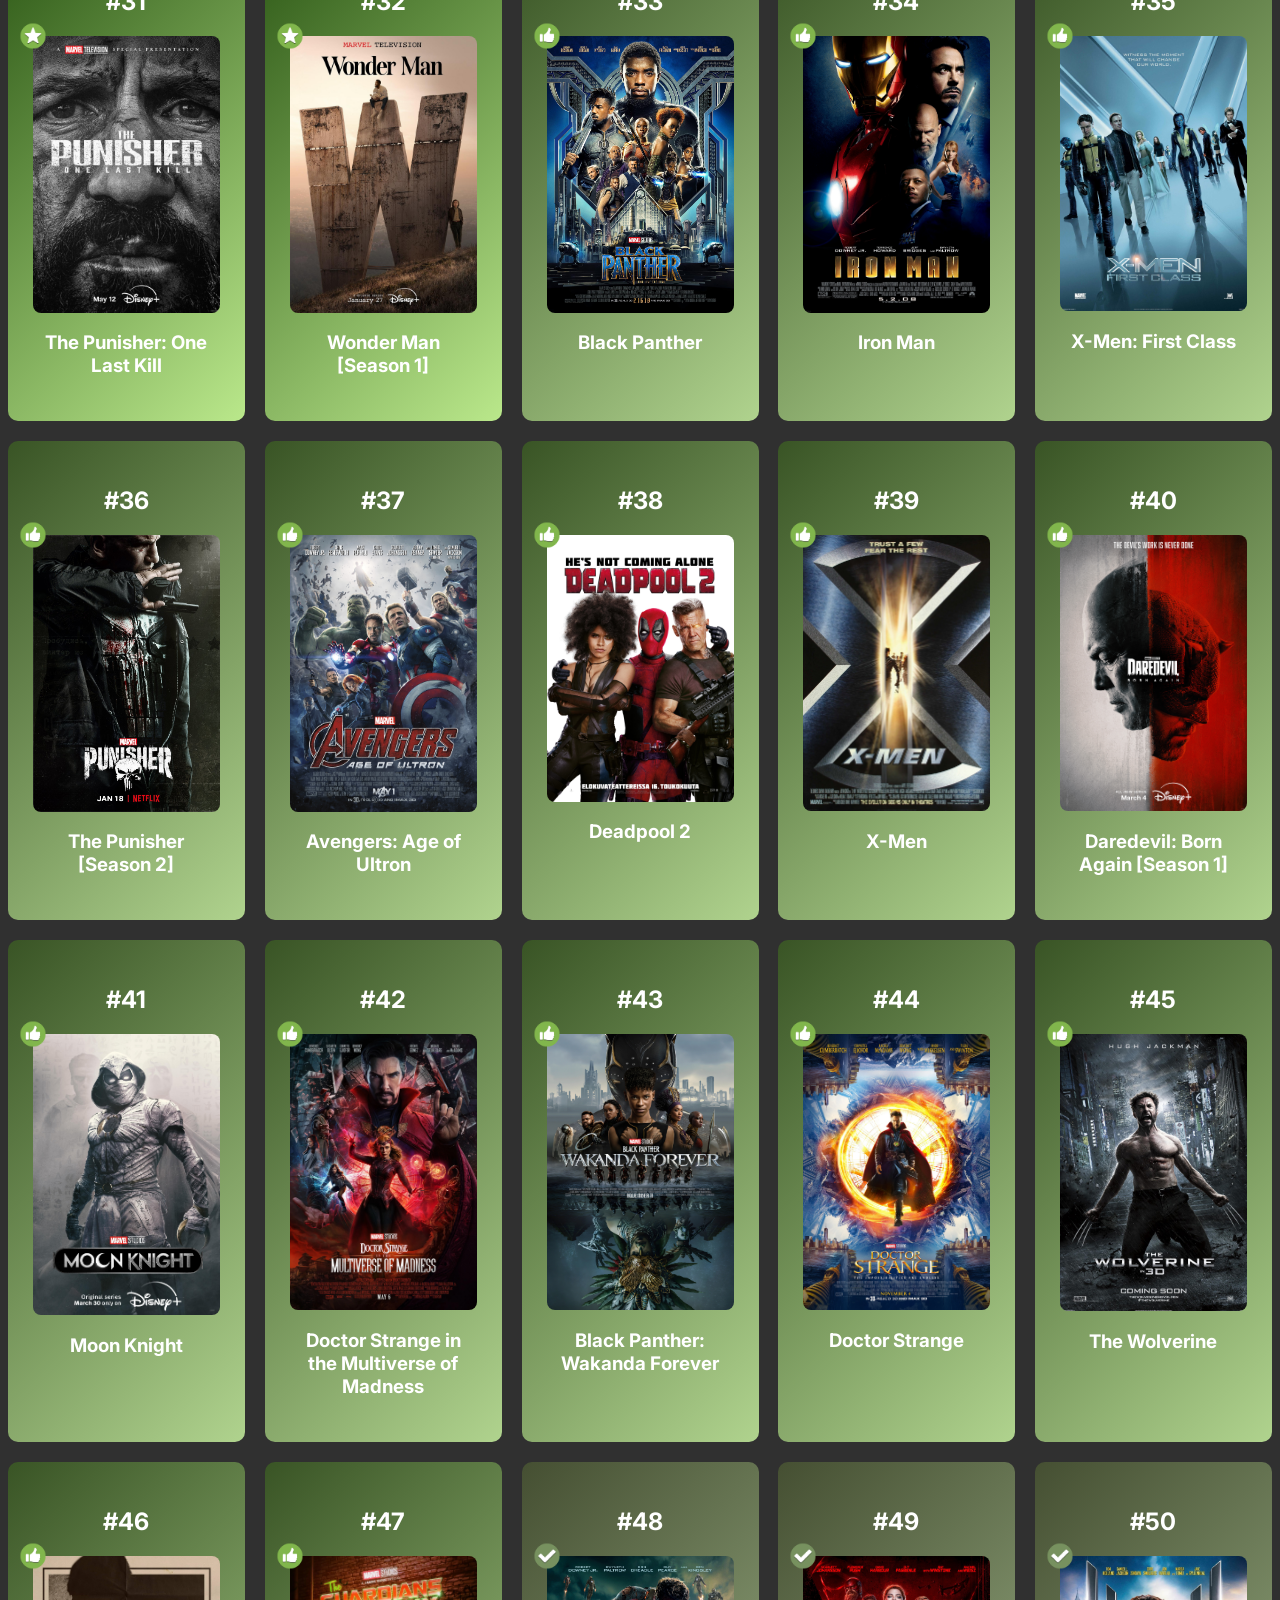
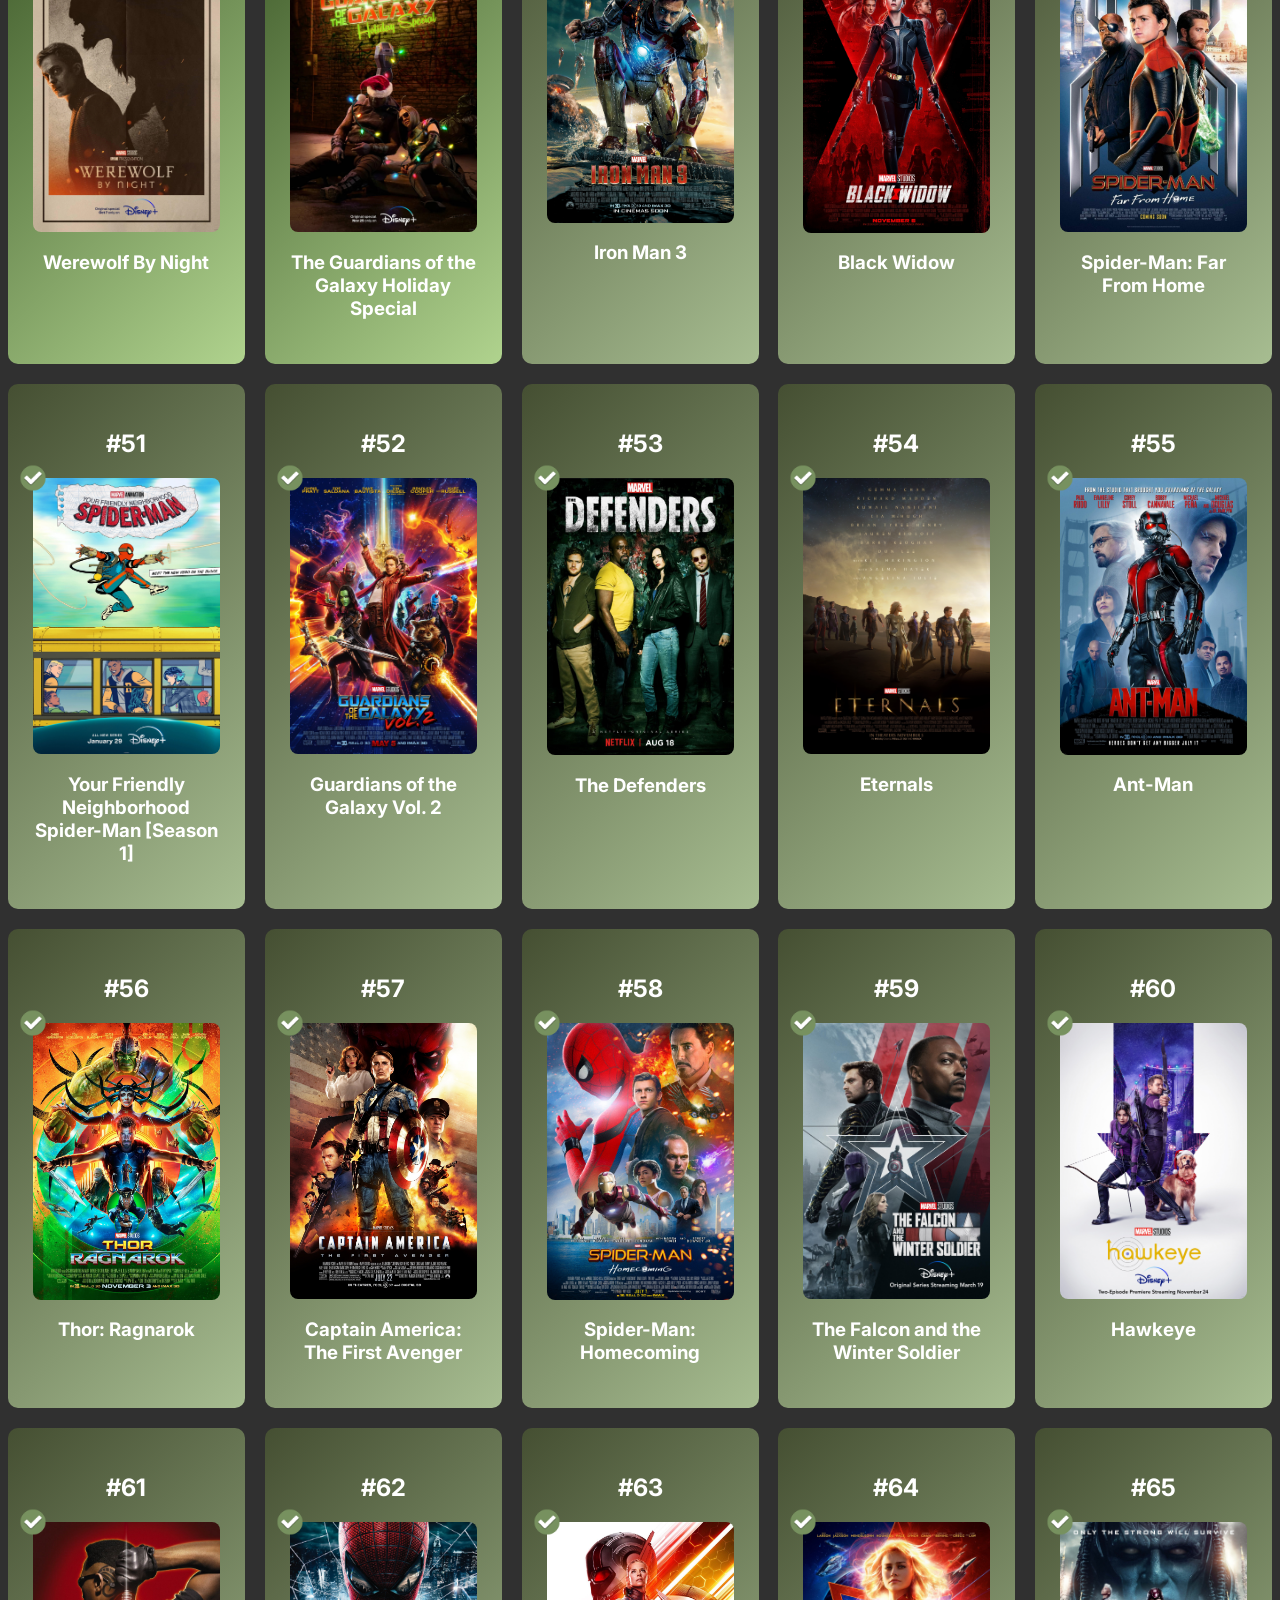
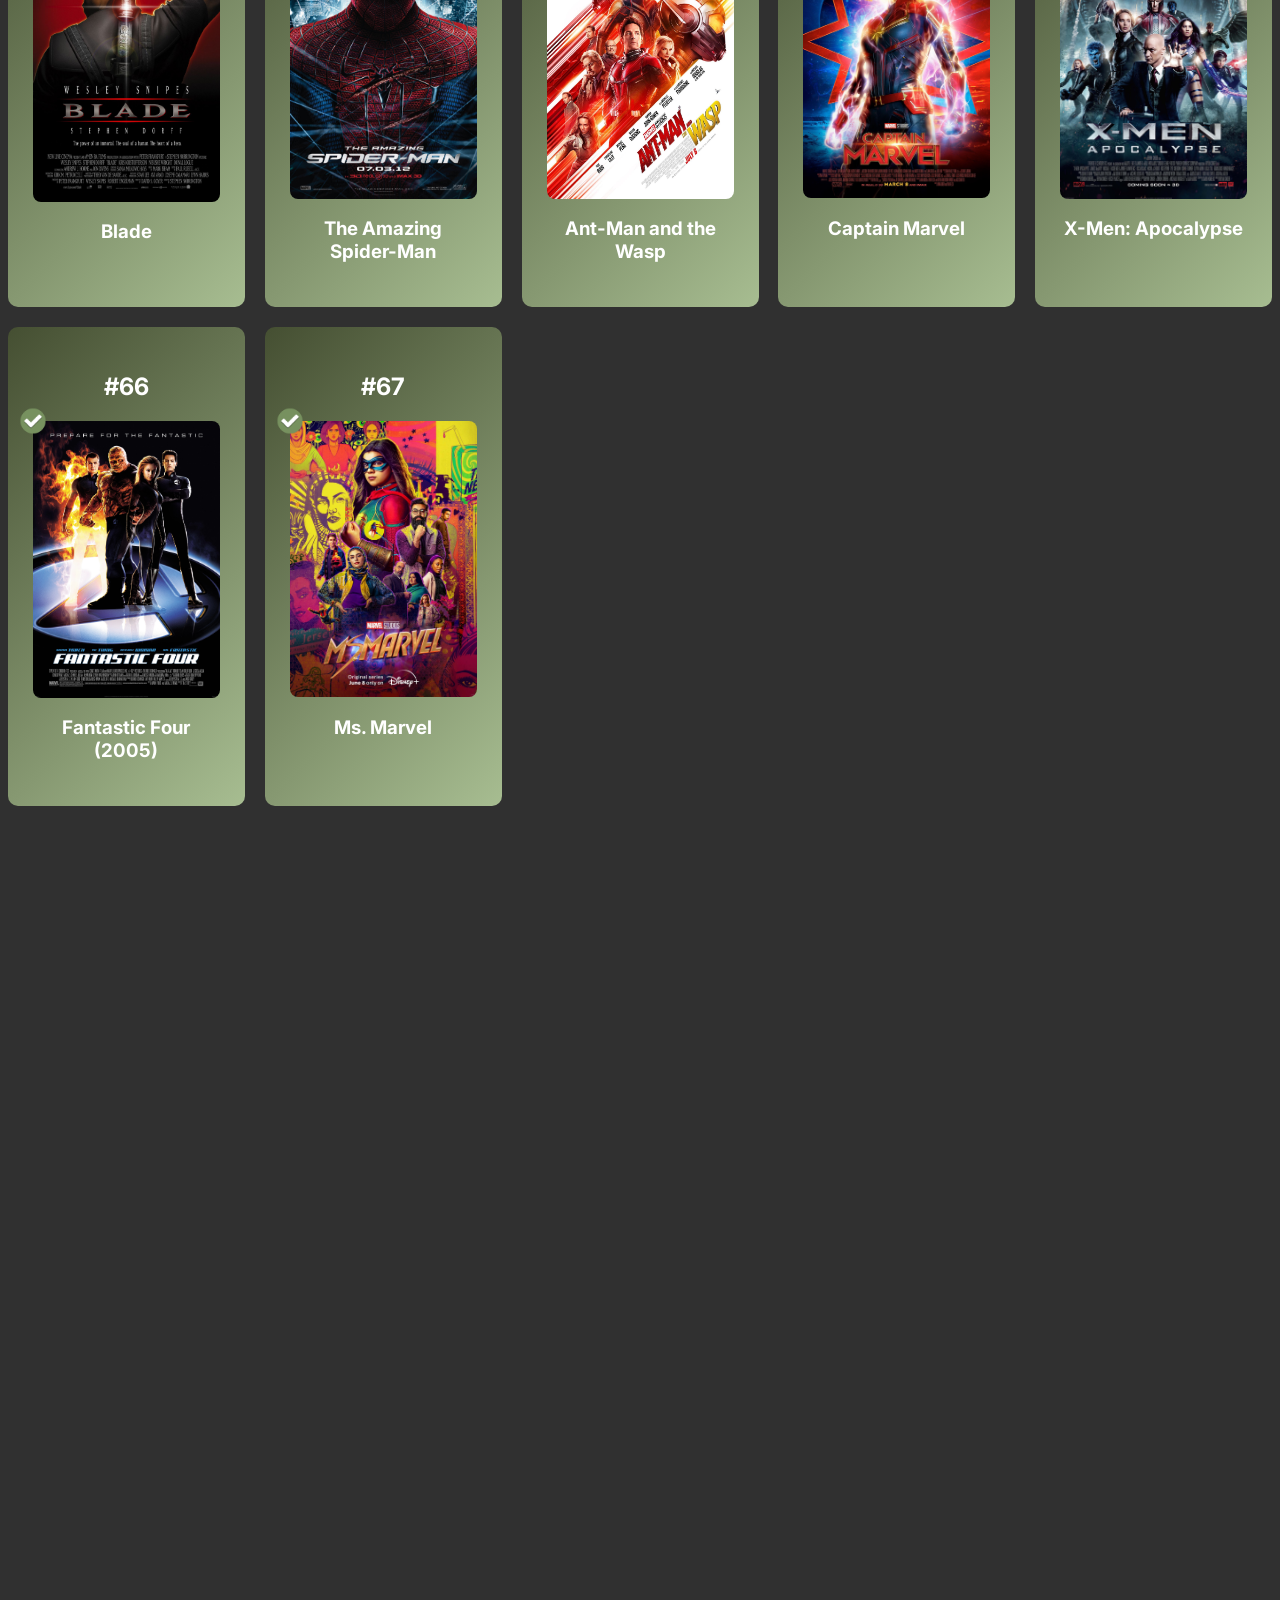
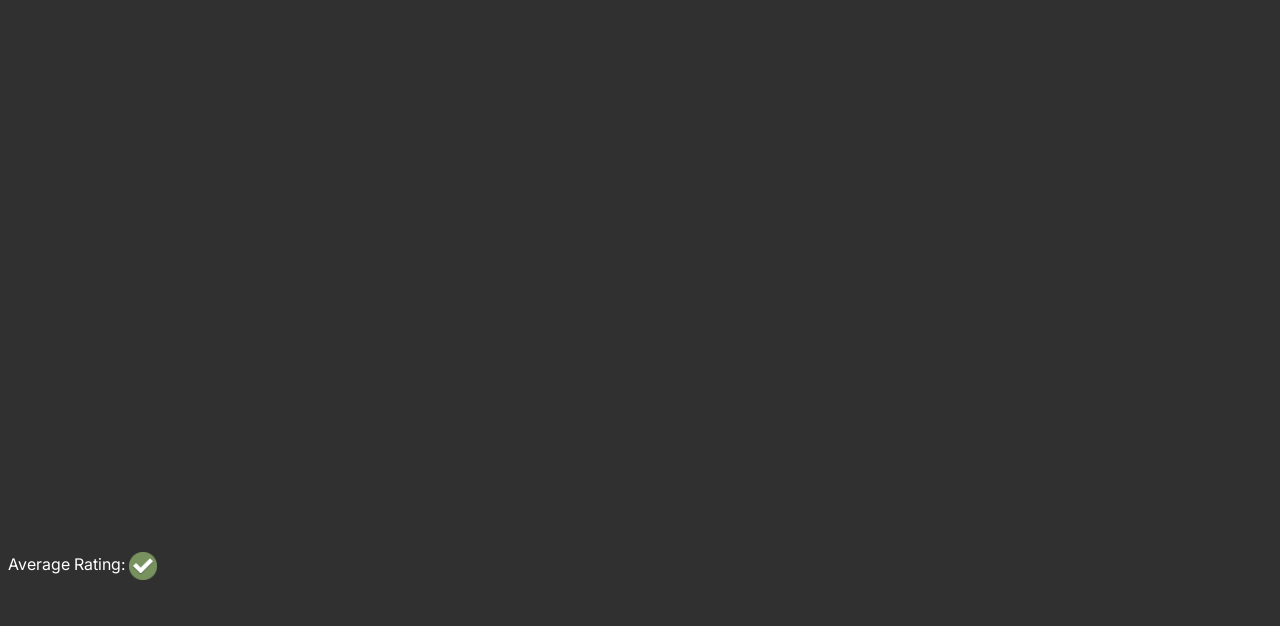
==== commit 218df457: "added timeline order" ====
--- a/mcu.html
+++ b/mcu.html
@@ -125,6 +125,7 @@
         <select id="orderingDropdown">
             <option value="ranking">Ranking Order</option>
             <option value="release">Release Order</option>
+            <option value="timeline">Integrated Timeline Order</option>
         </select>
         <a href="starwars.html">Star Wars Ranking</a>
     </div>
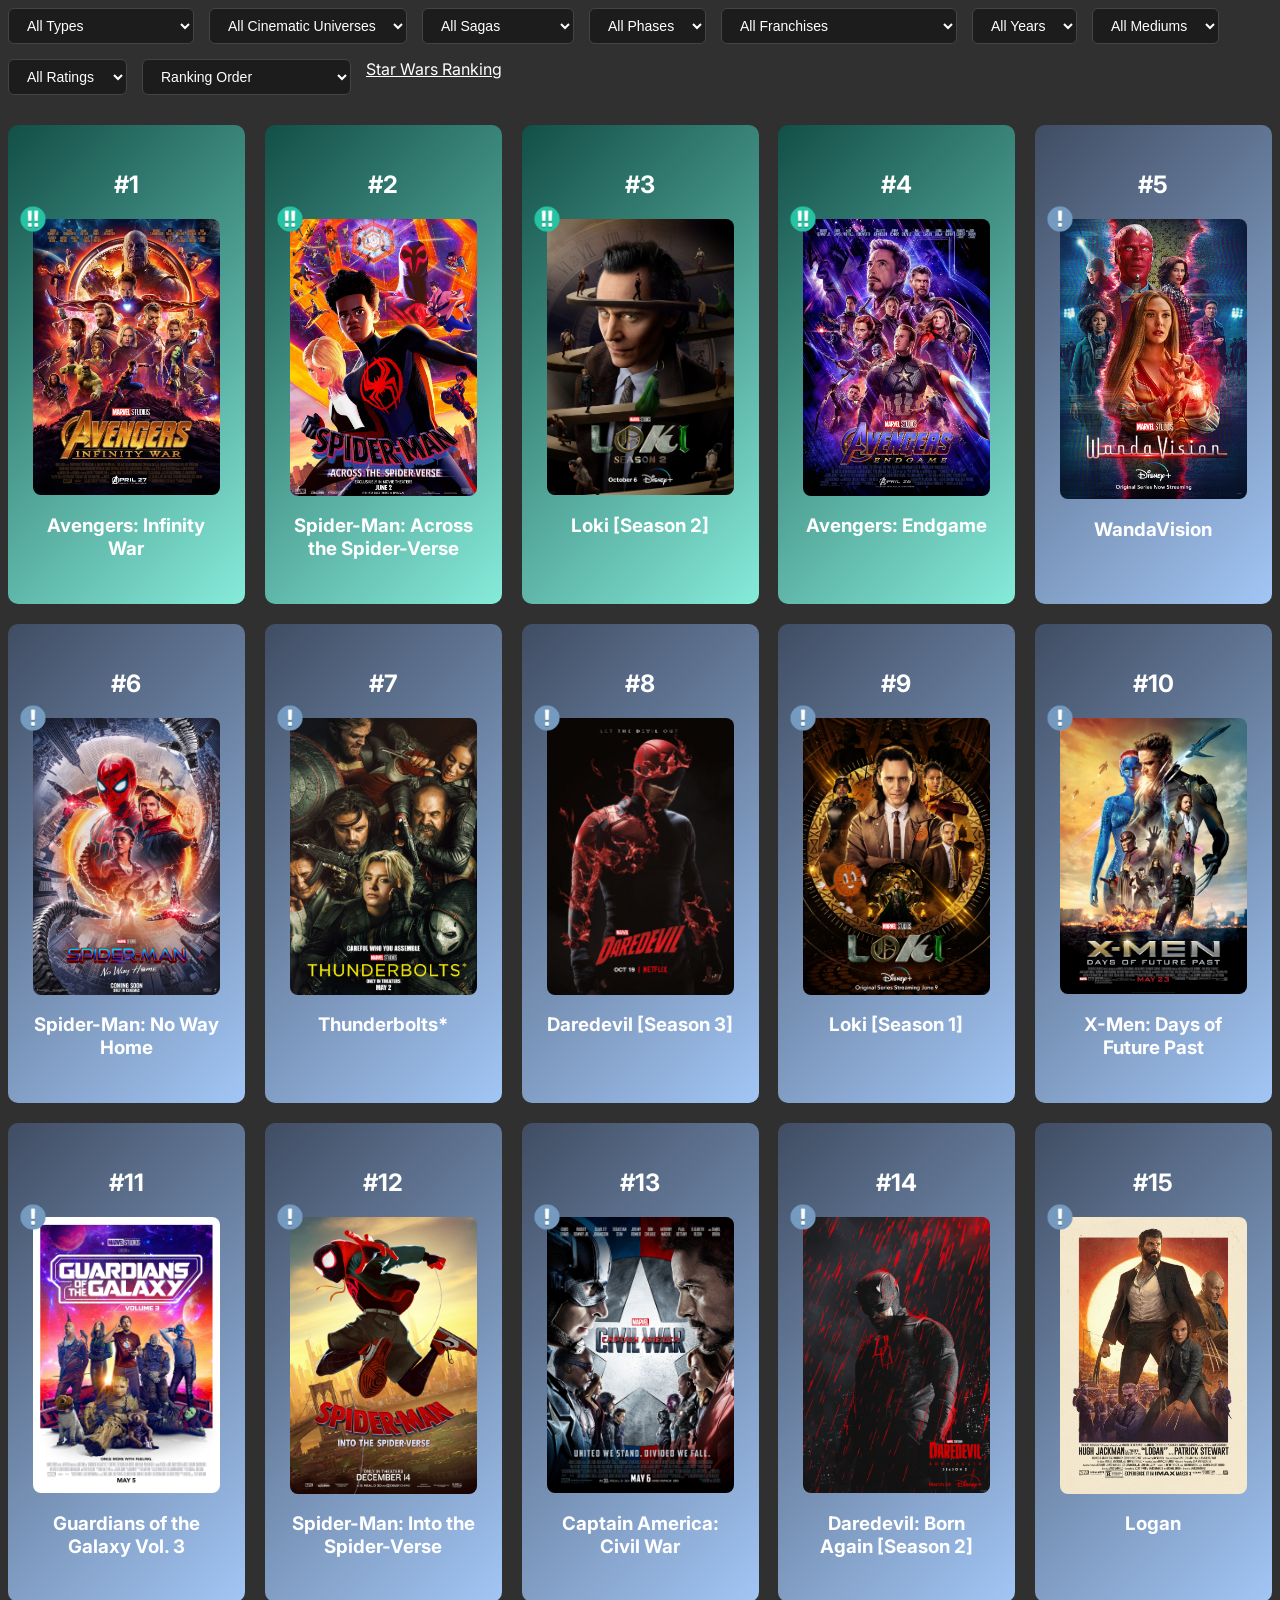
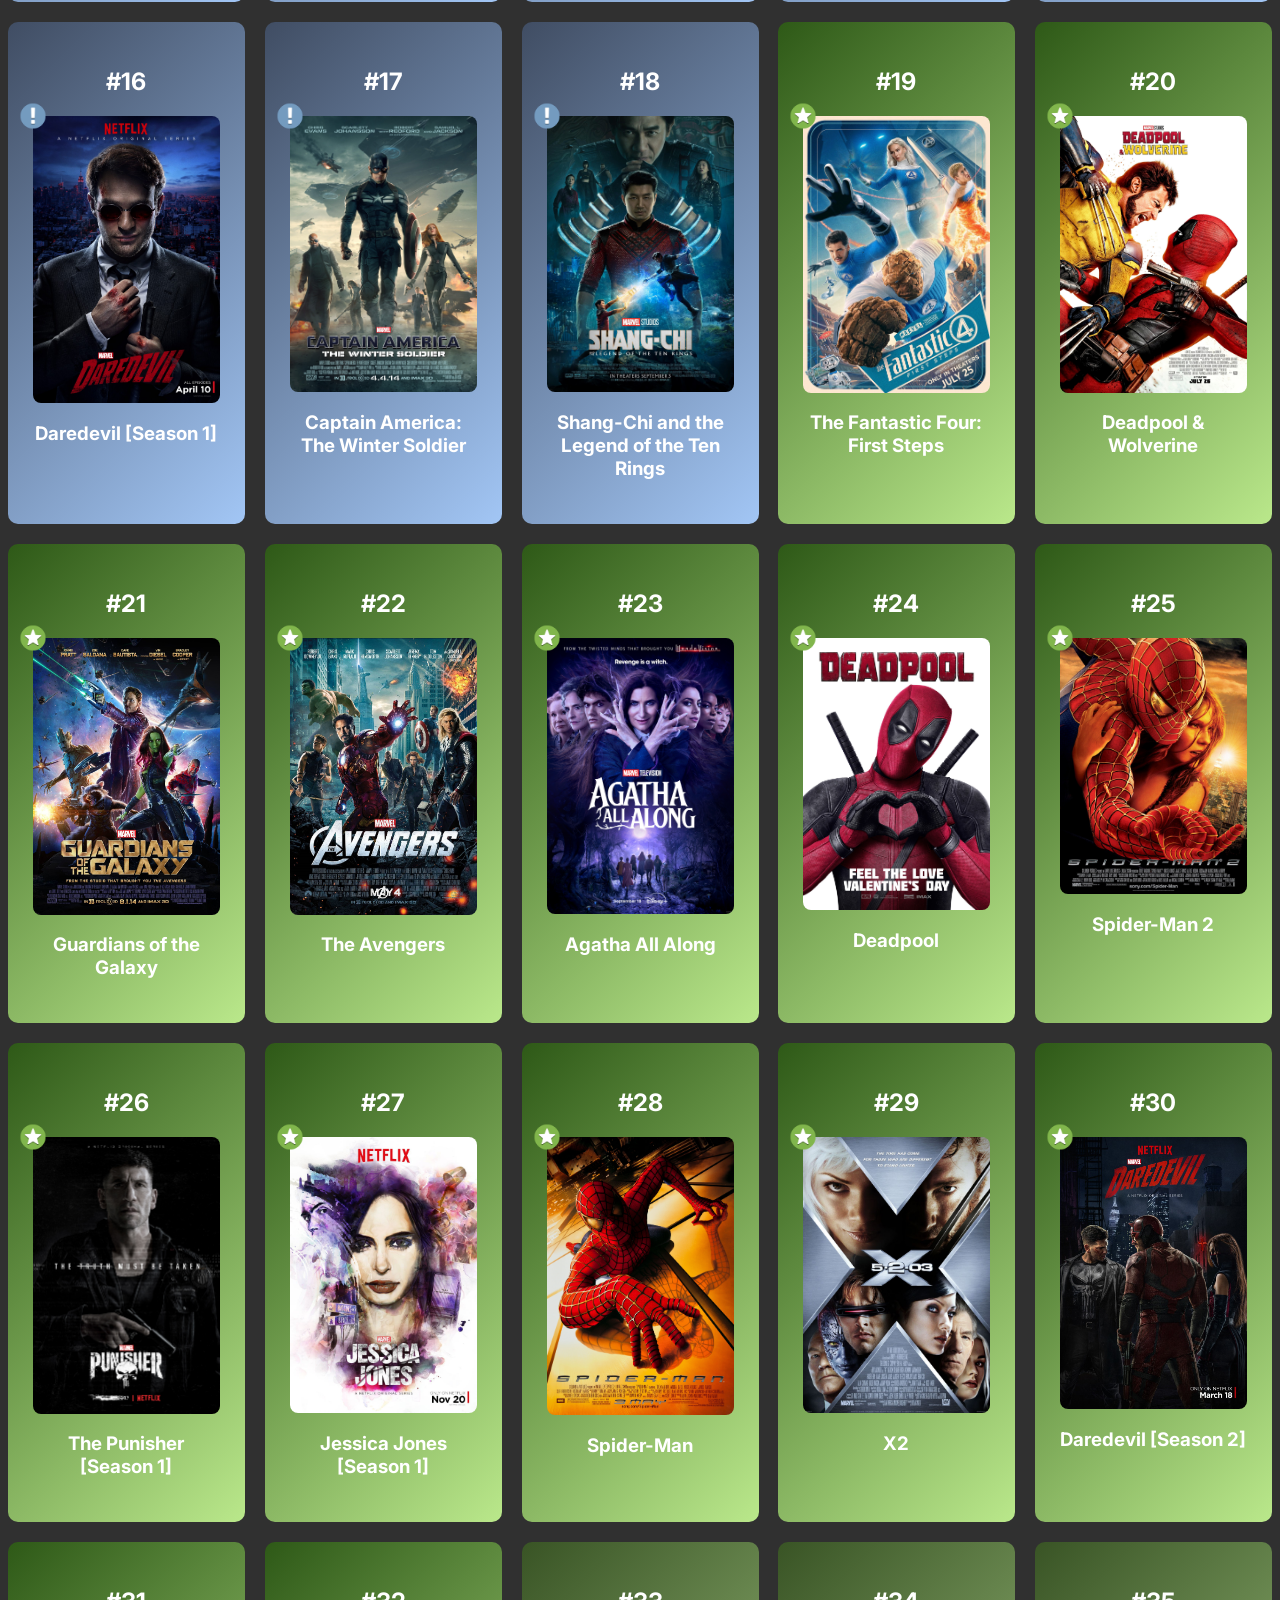
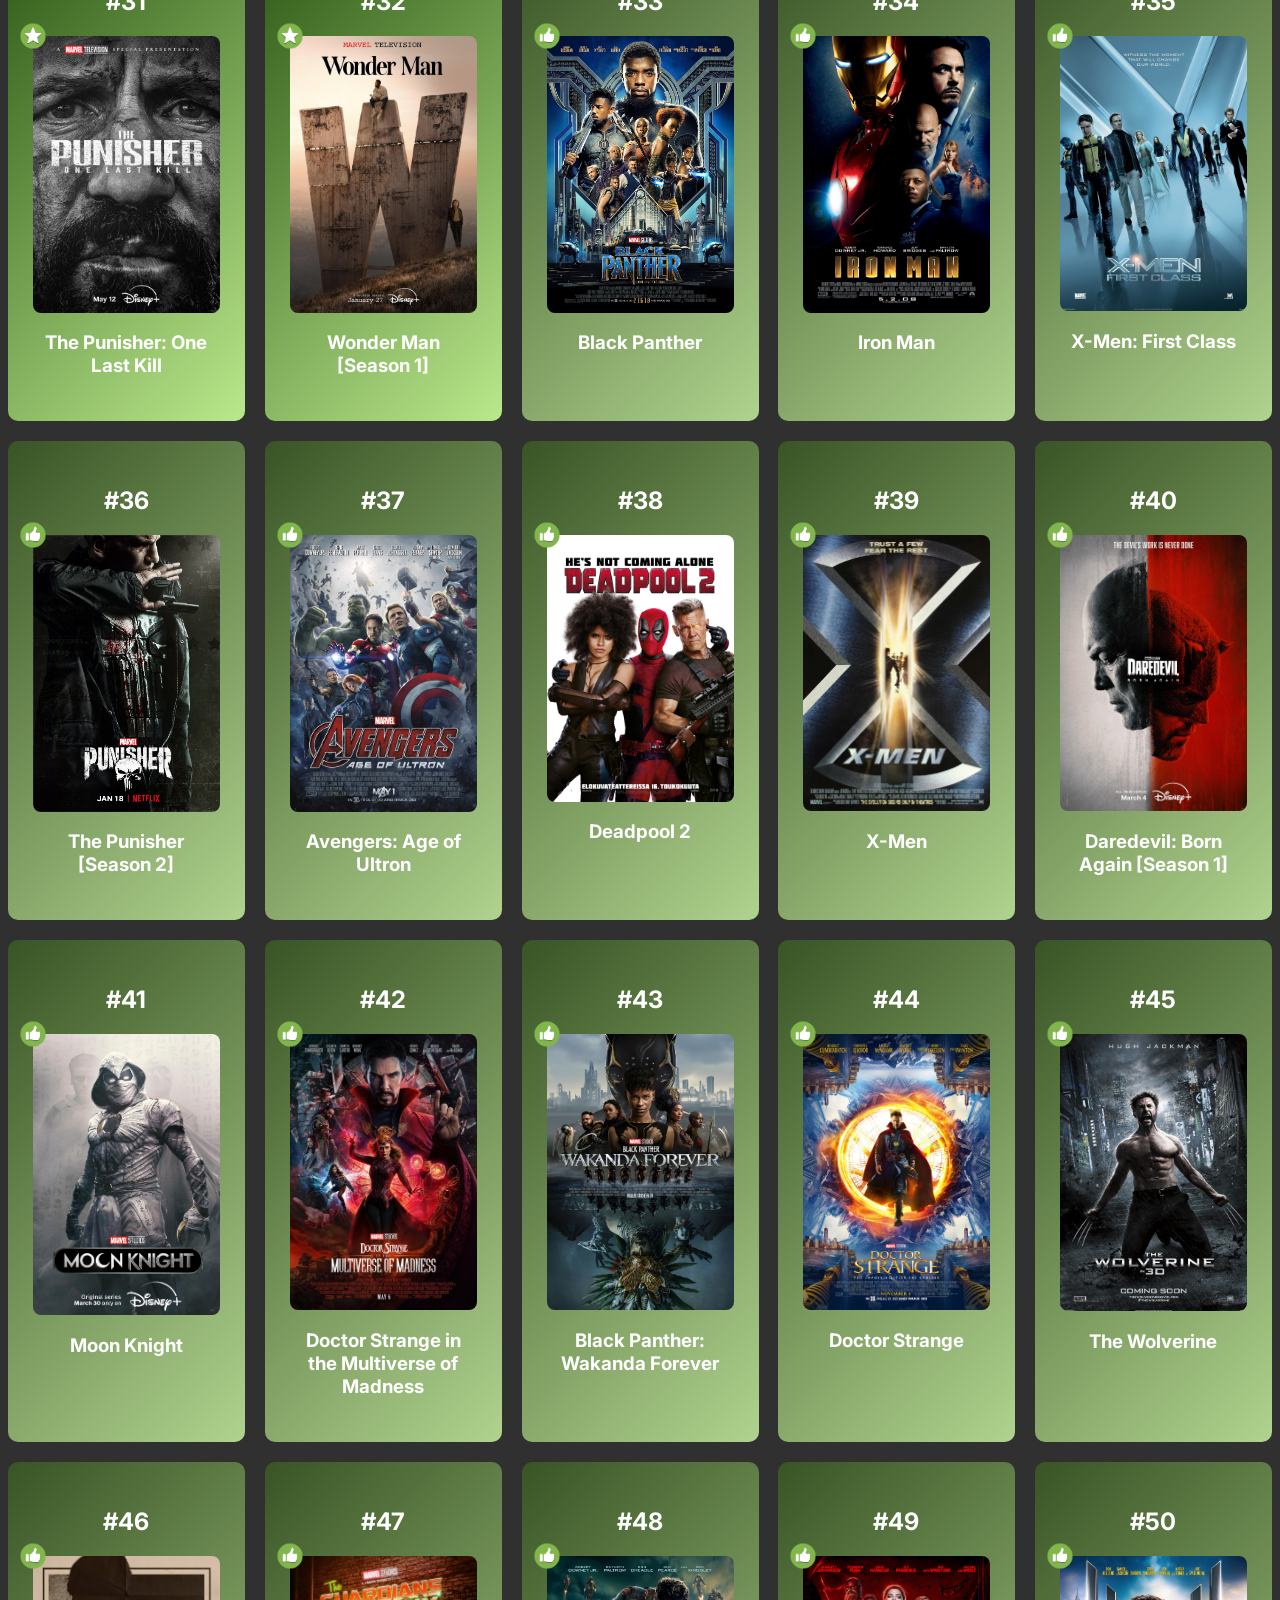
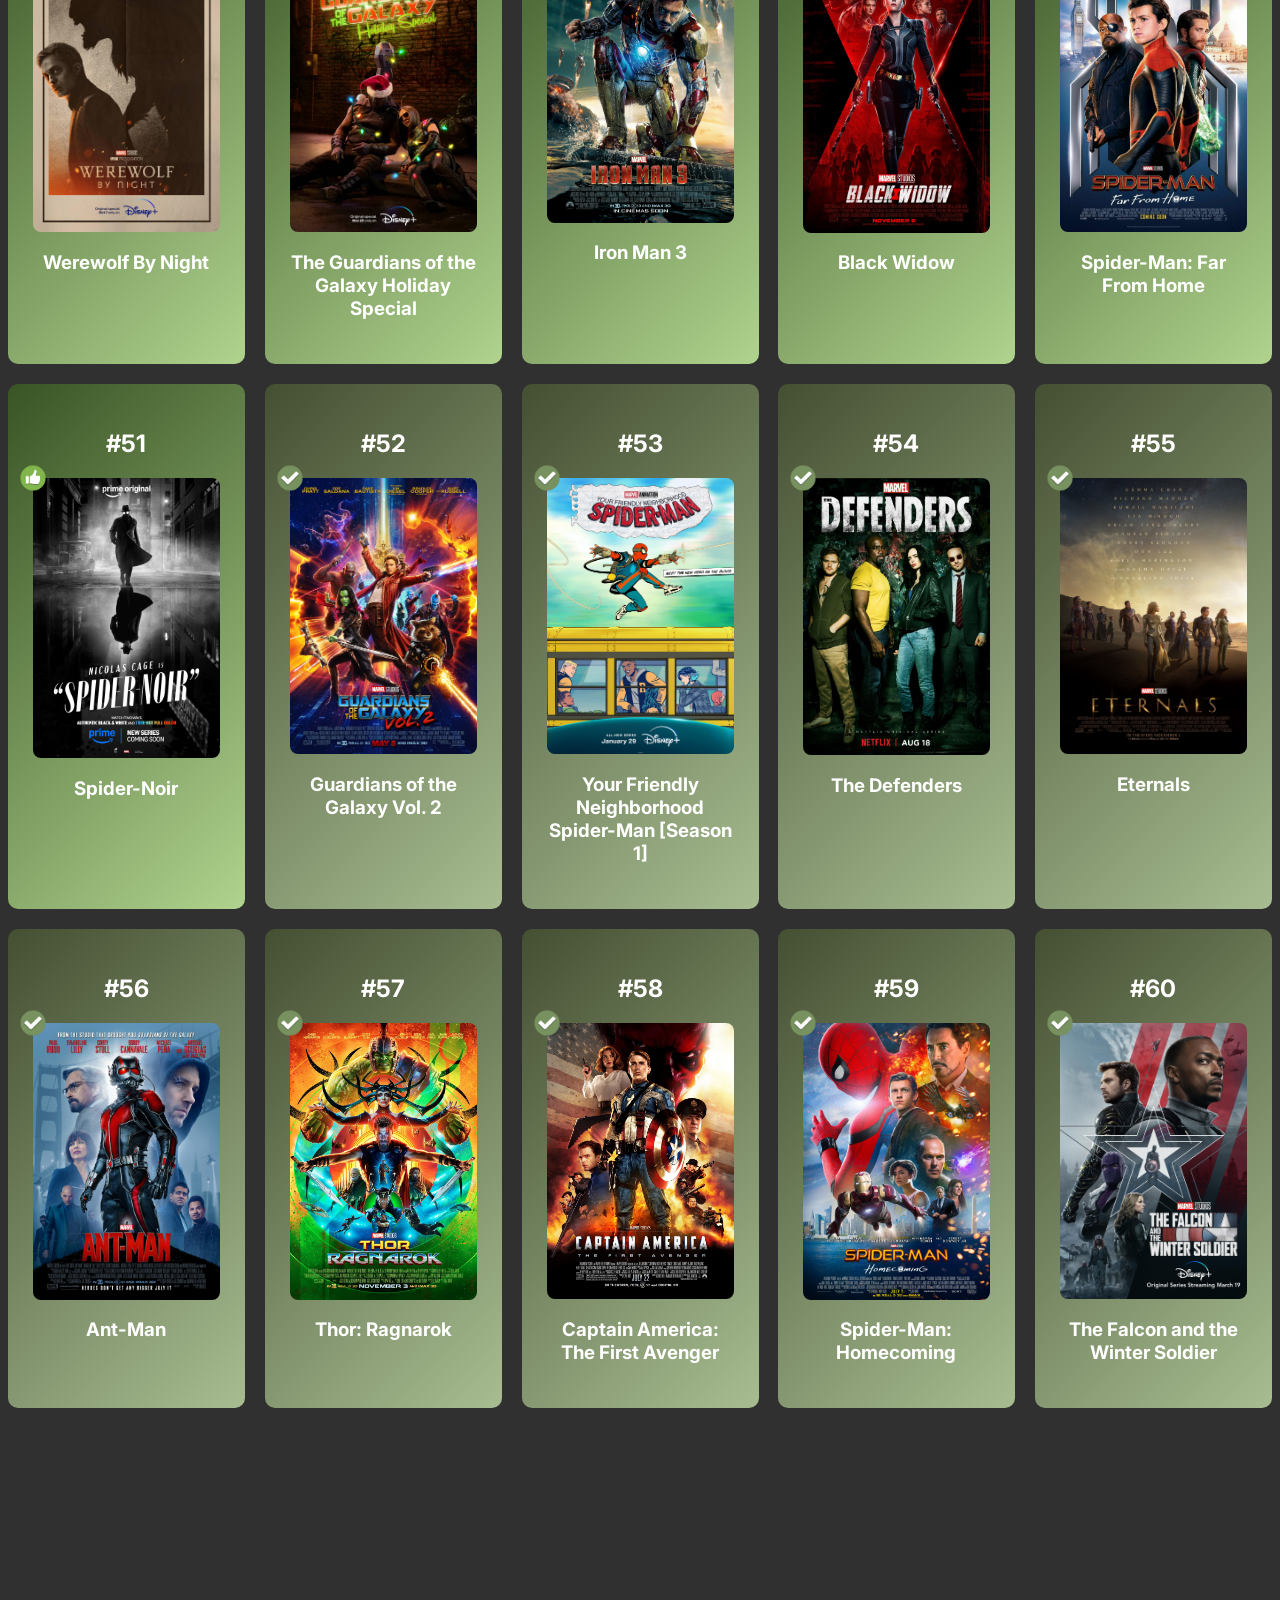
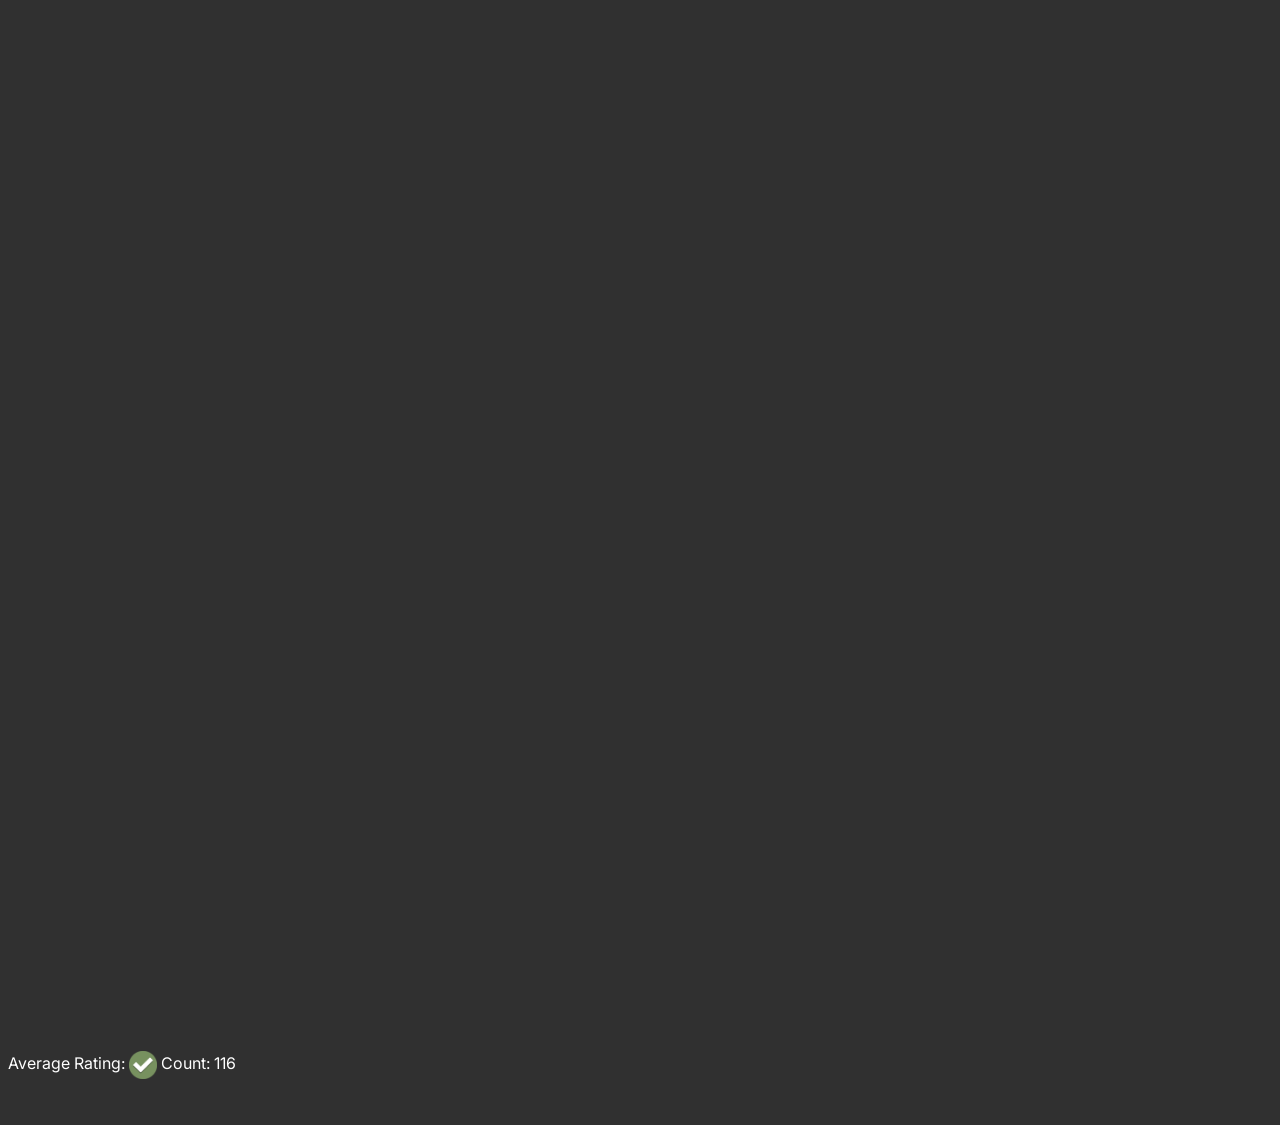
==== commit 883e1106: "added spider noir" ====
--- a/mcu.html
+++ b/mcu.html
@@ -131,7 +131,7 @@
     </div>
     <div id="rankingContainer"></div>
     <div class="filters">
-        <p>Average Rating: <img id="avgRatingImg" src="imgs/icons/brilliant.png"/></p>
+        <p id="avgRating">Average Rating: <img id="avgRatingImg" src="imgs/icons/brilliant.png"/> Count: 0</p>
     </div>
     <div id="episodeModal" class="modal hidden">
         <div class="modal-content">
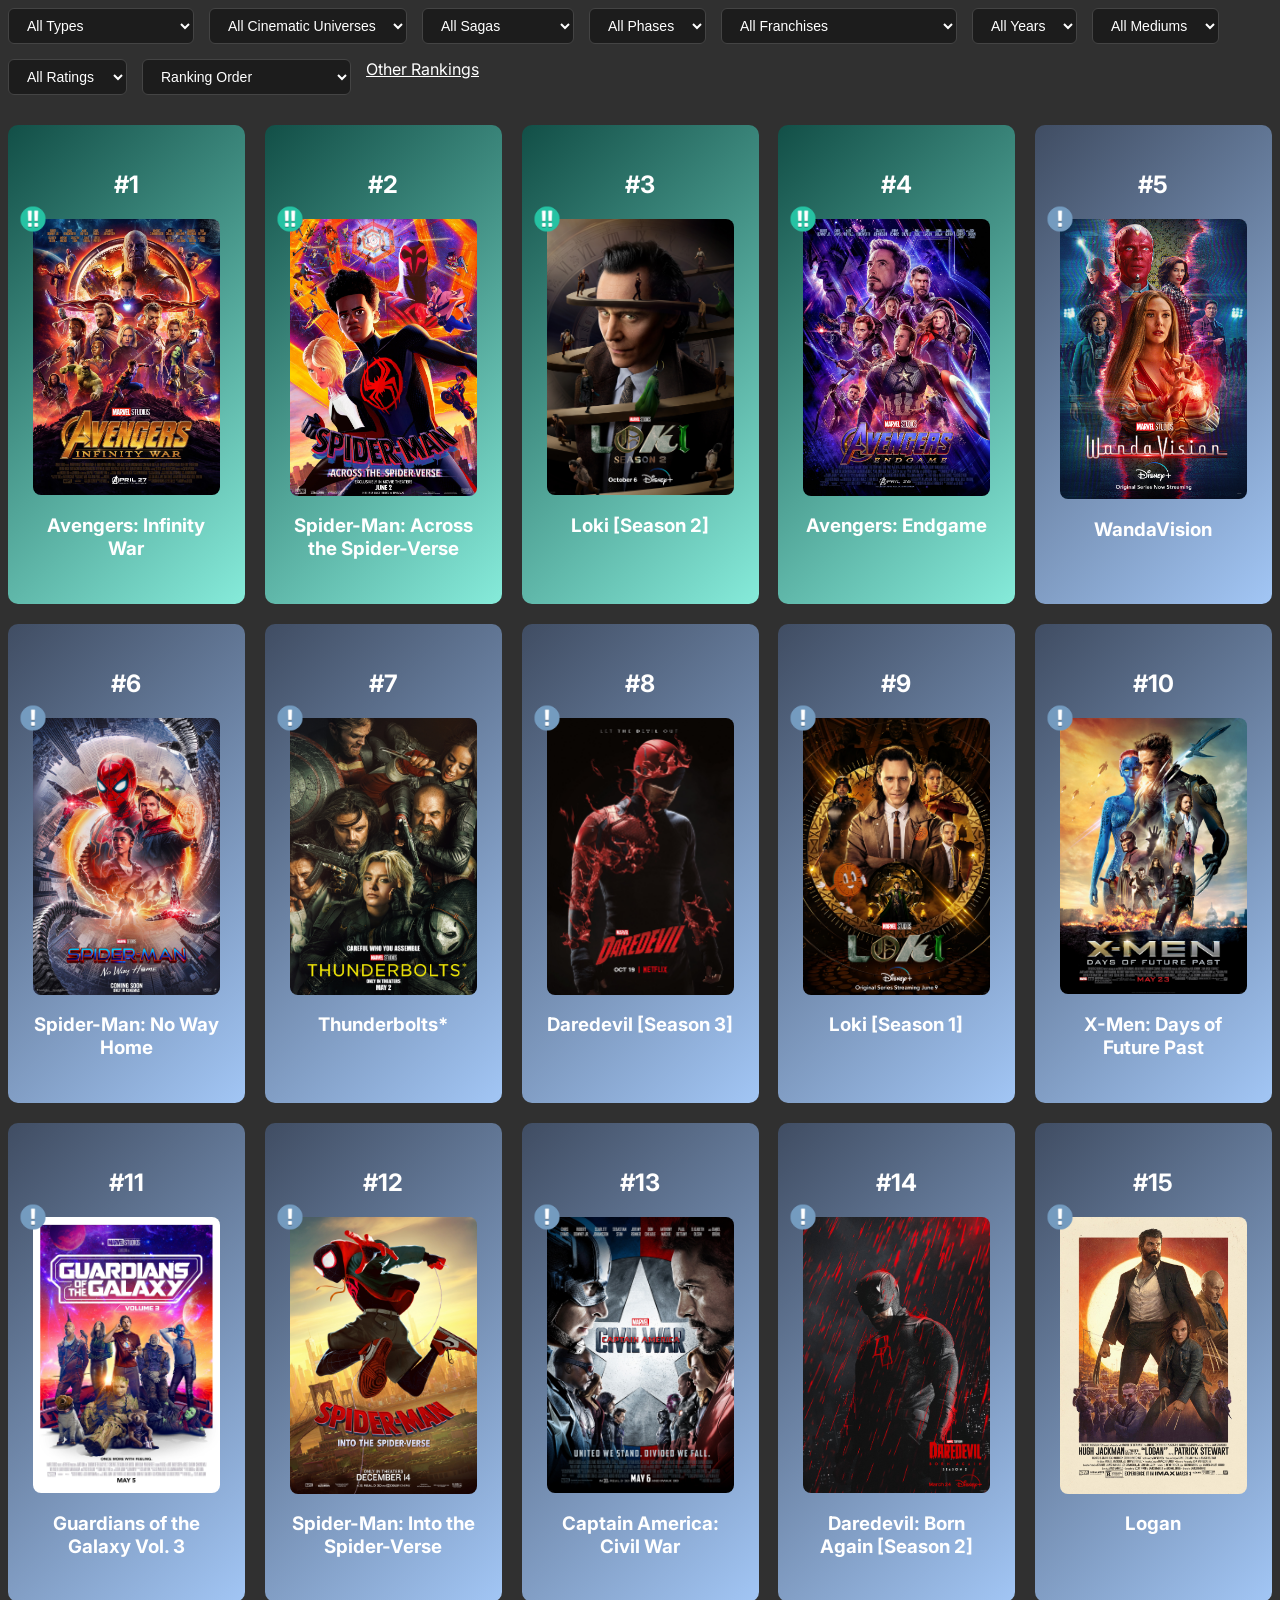
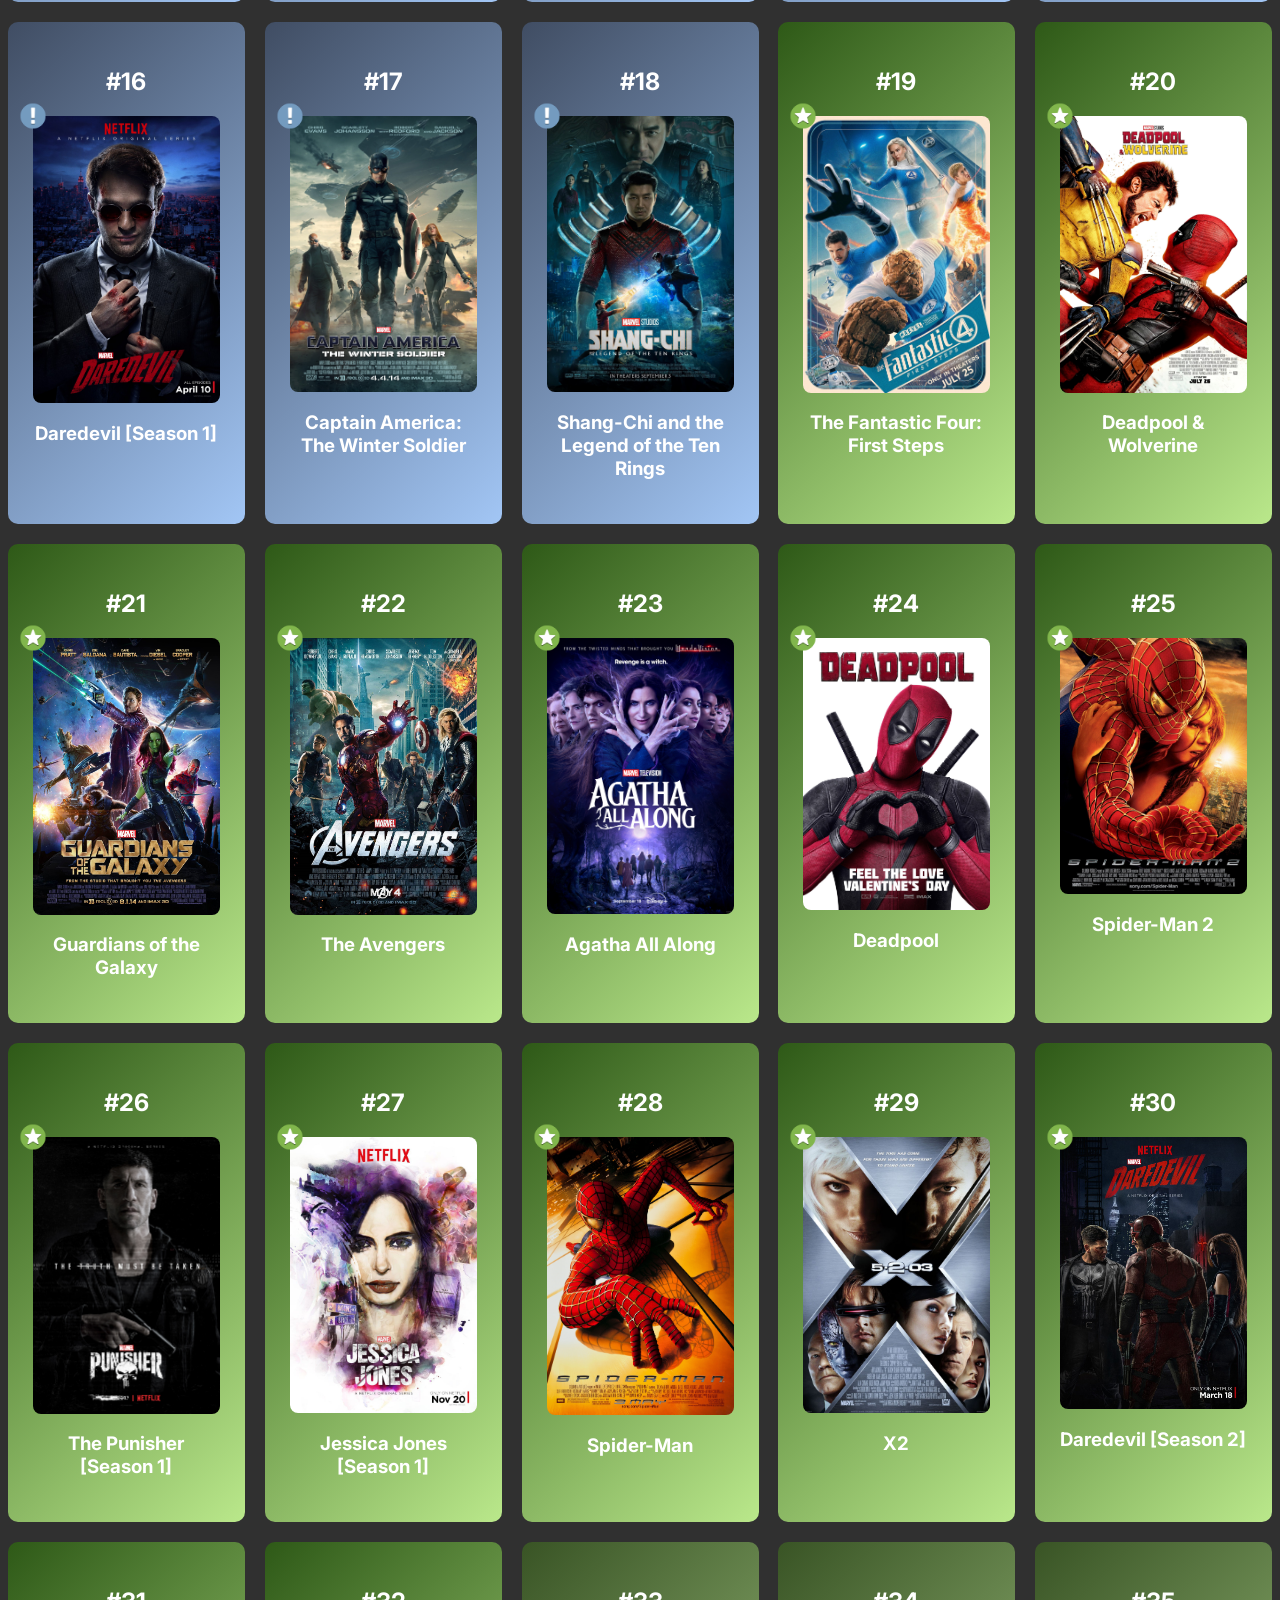
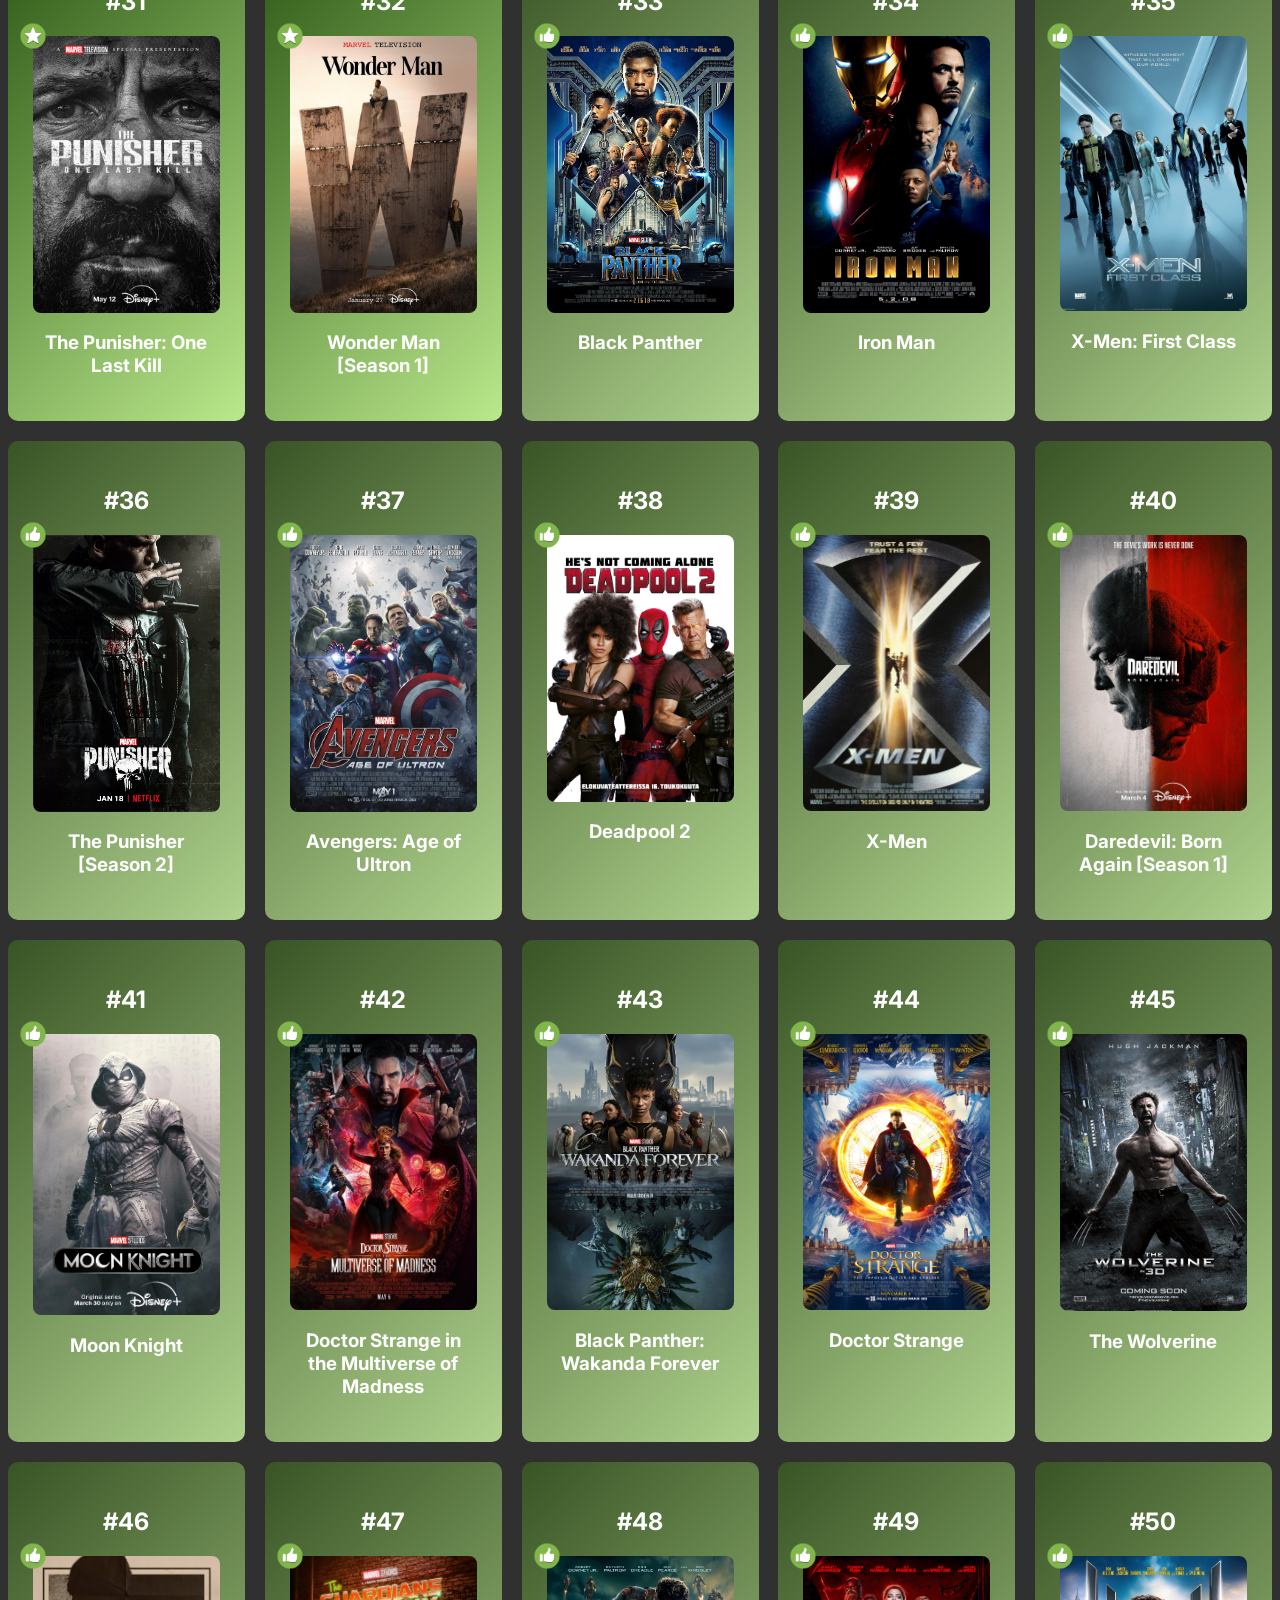
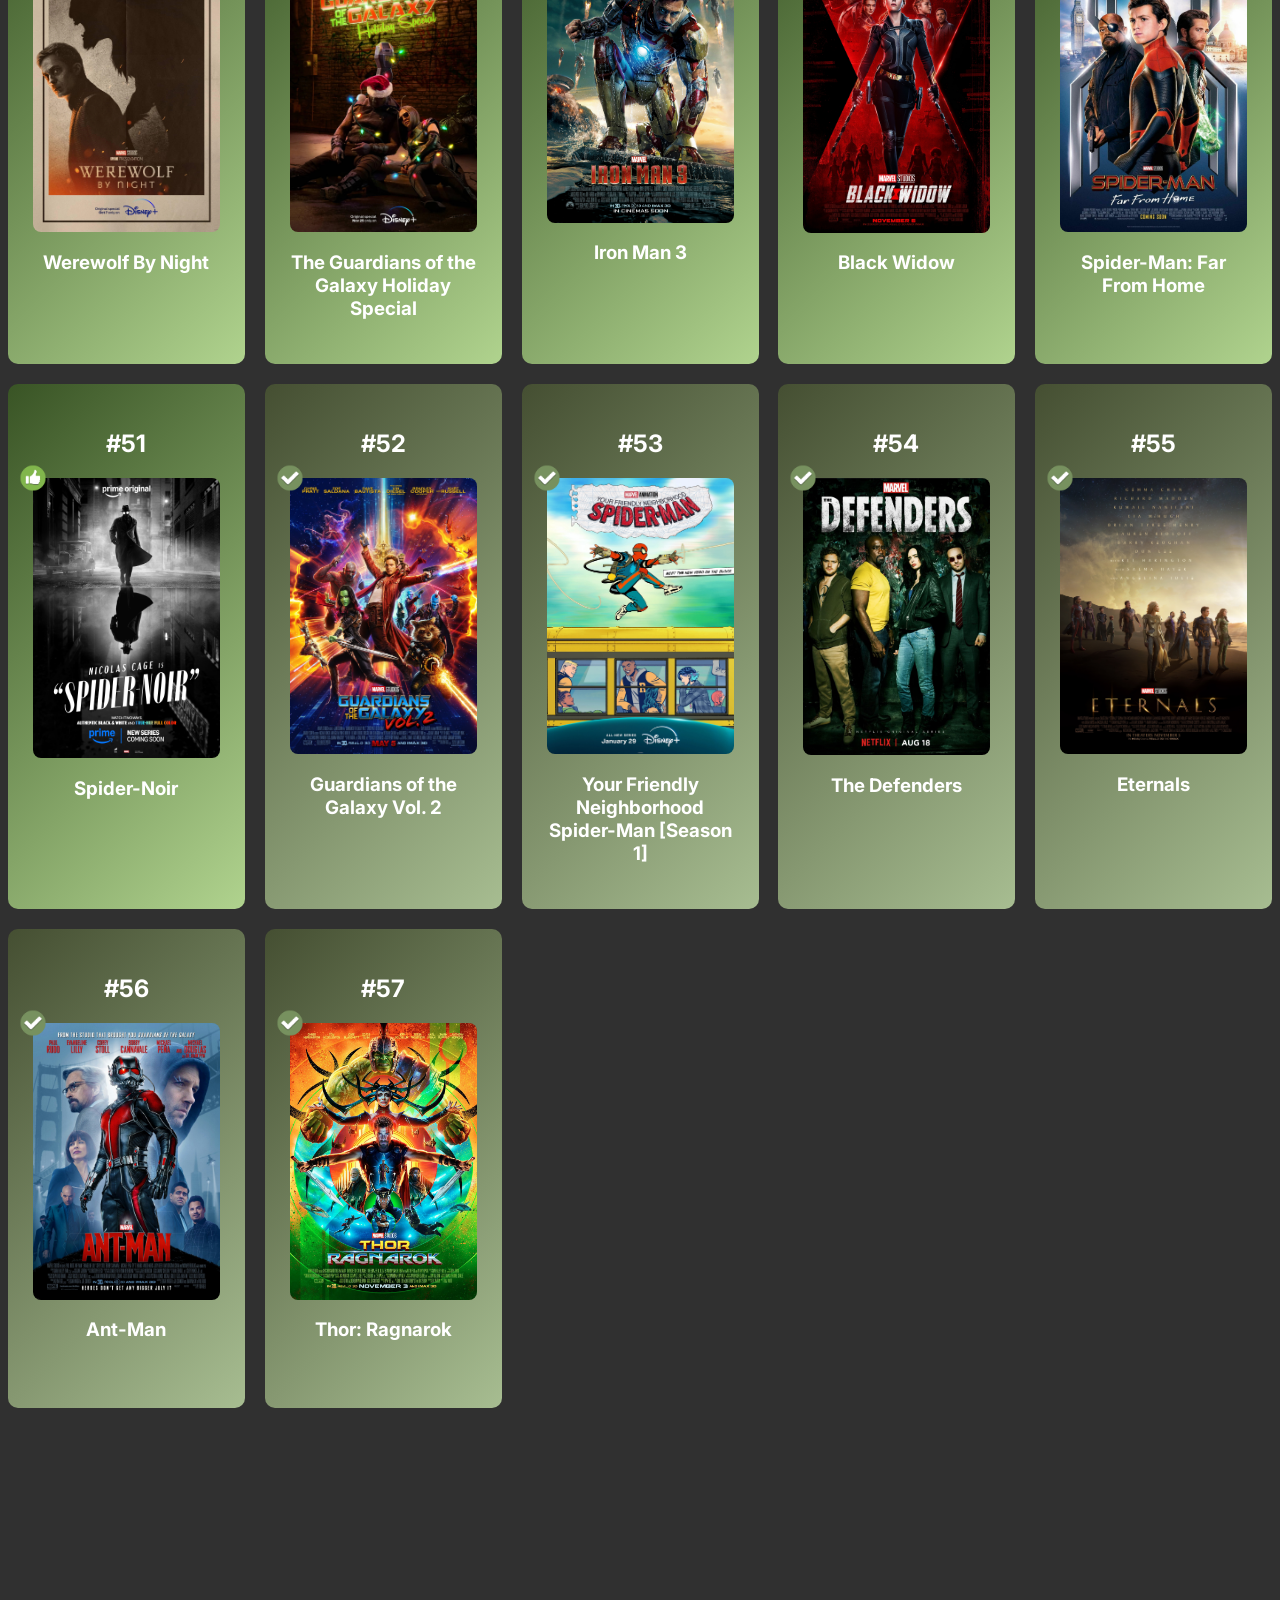
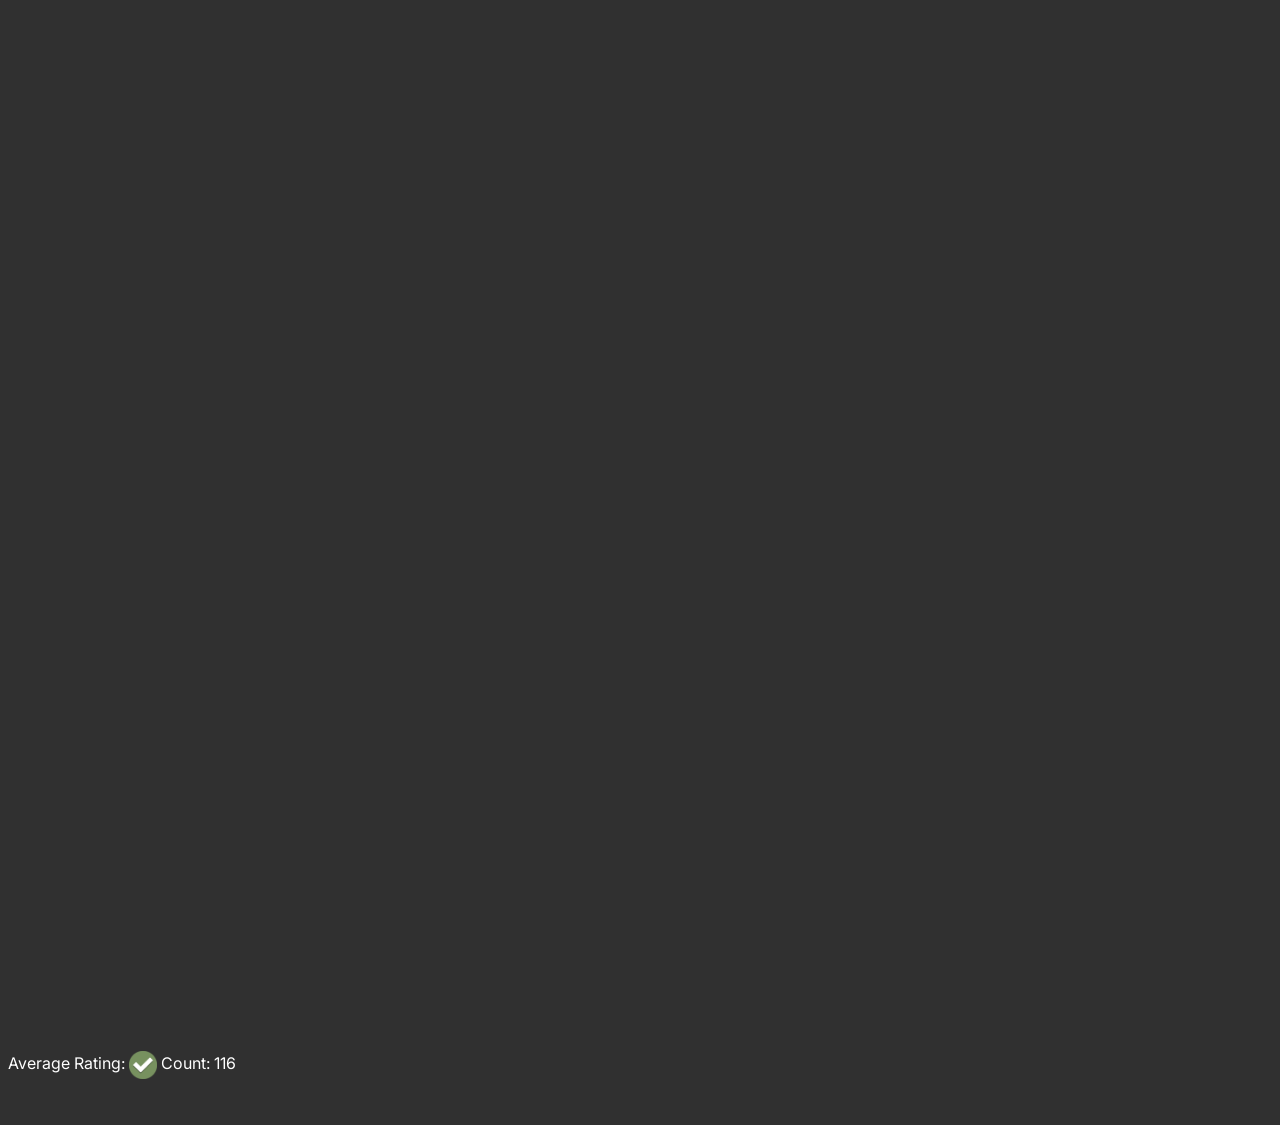
==== commit b8b191c7: "added nolan" ====
--- a/mcu.html
+++ b/mcu.html
@@ -127,7 +127,7 @@
             <option value="release">Release Order</option>
             <option value="timeline">Integrated Timeline Order</option>
         </select>
-        <a href="starwars.html">Star Wars Ranking</a>
+        <a href="index.html">Other Rankings</a>
     </div>
     <div id="rankingContainer"></div>
     <div class="filters">
@@ -140,6 +140,6 @@
             <table id="episodeTable"></table>
         </div>
     </div>
-    <script src="entries_mcu.js"></script>
+    <script src="entries/mcu.js"></script>
     <script src="script.js"></script>
 </html>
